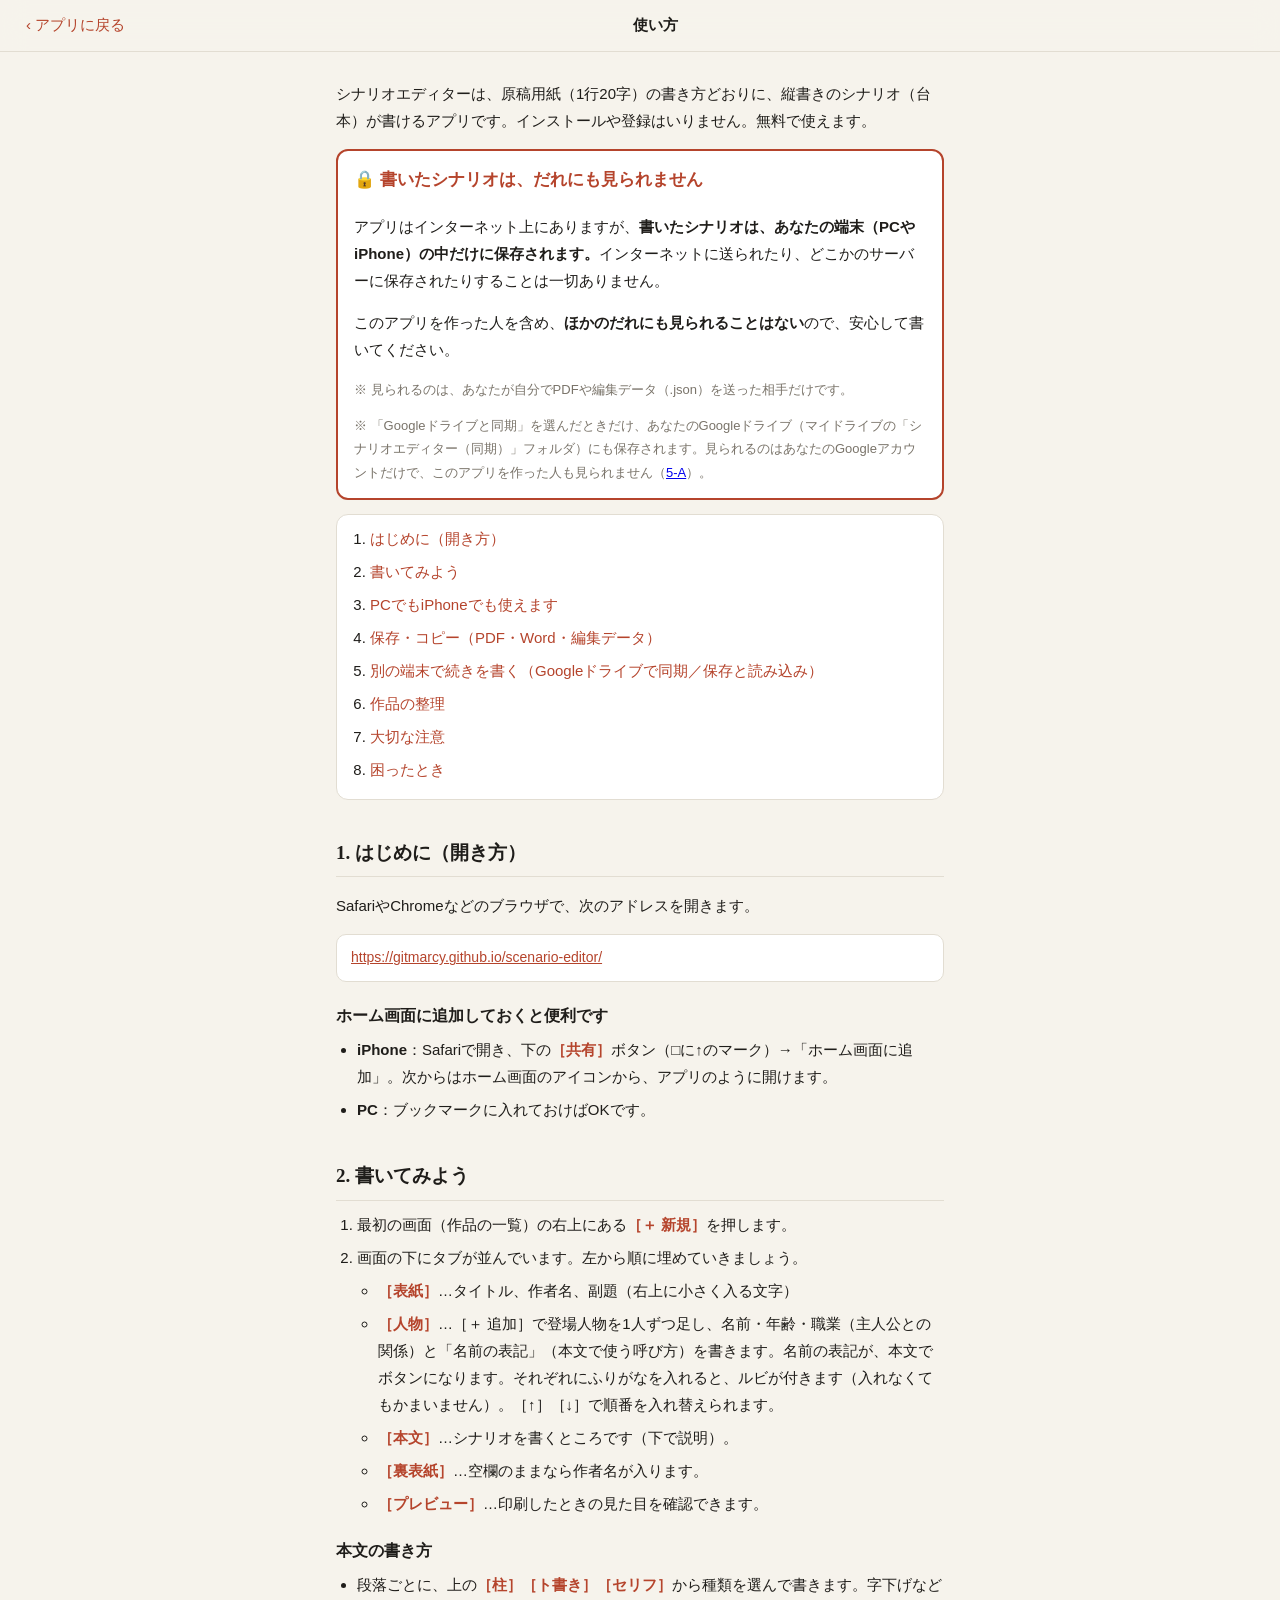
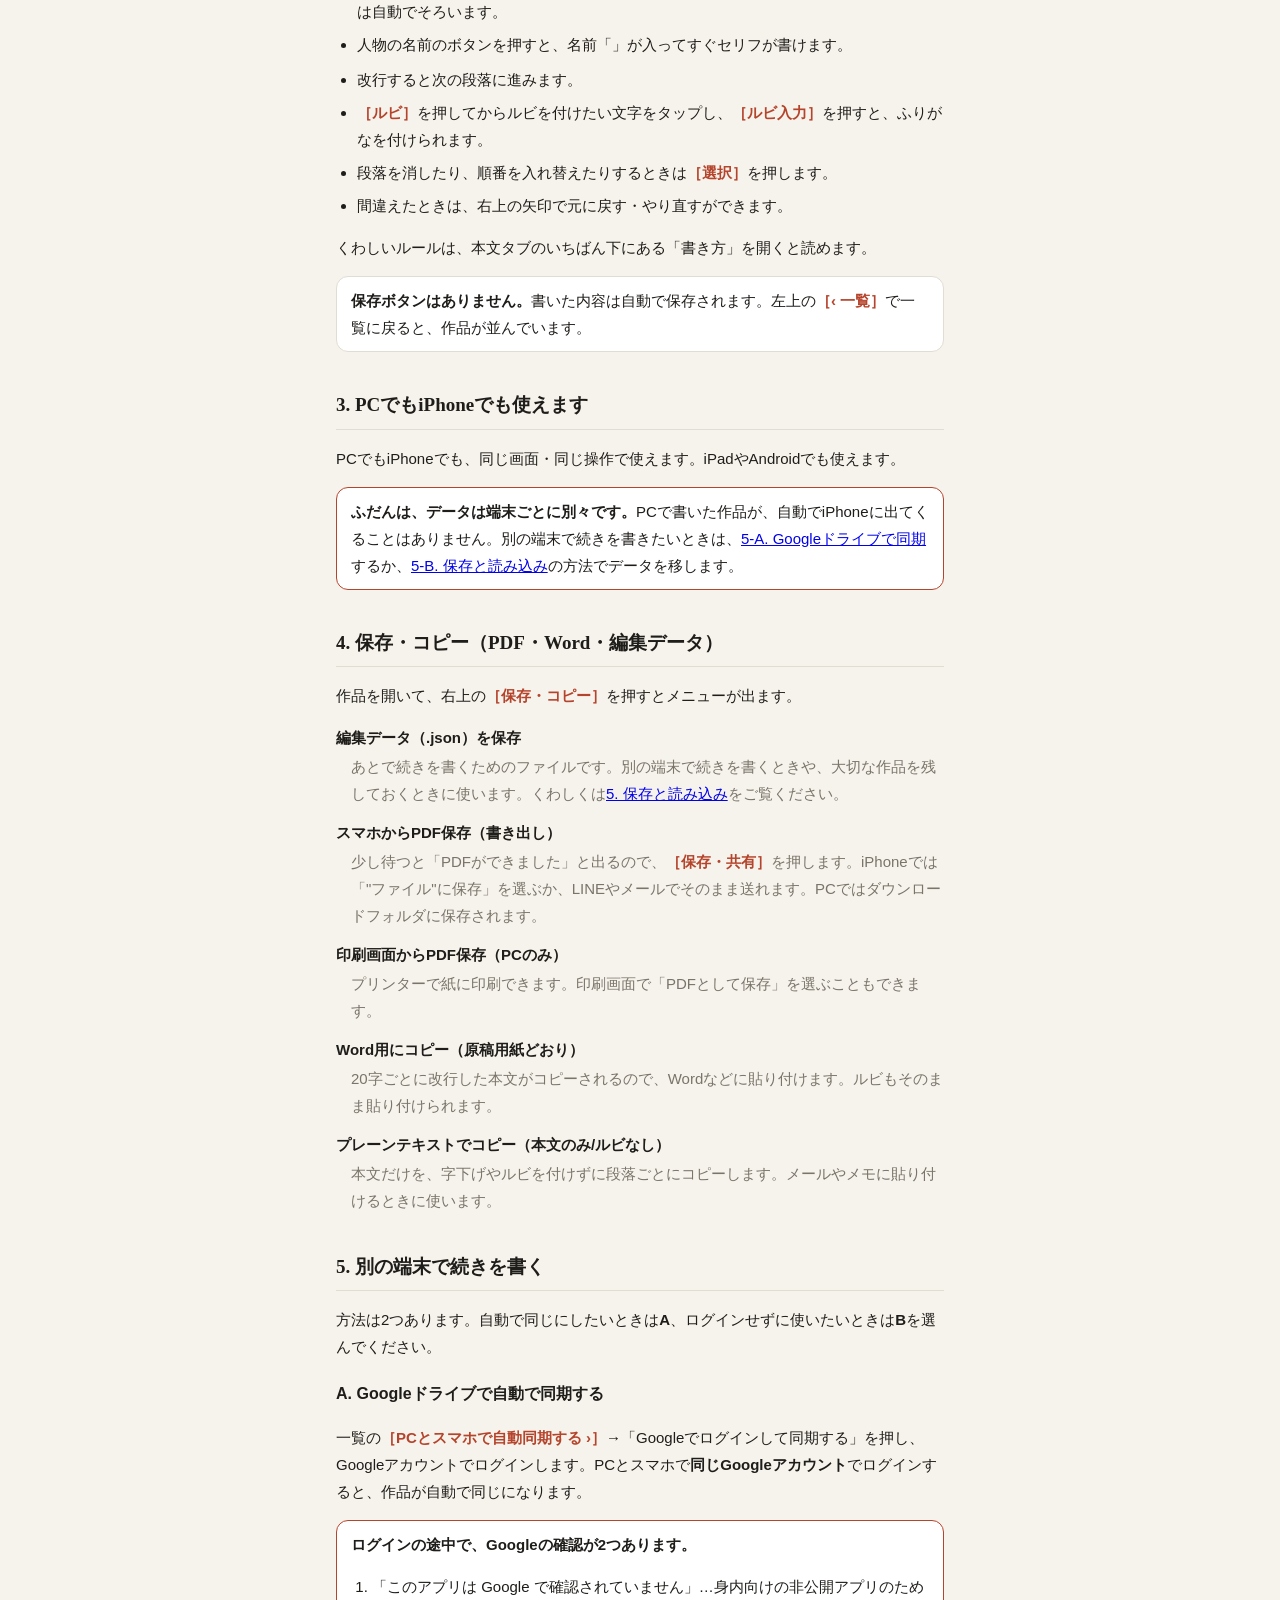
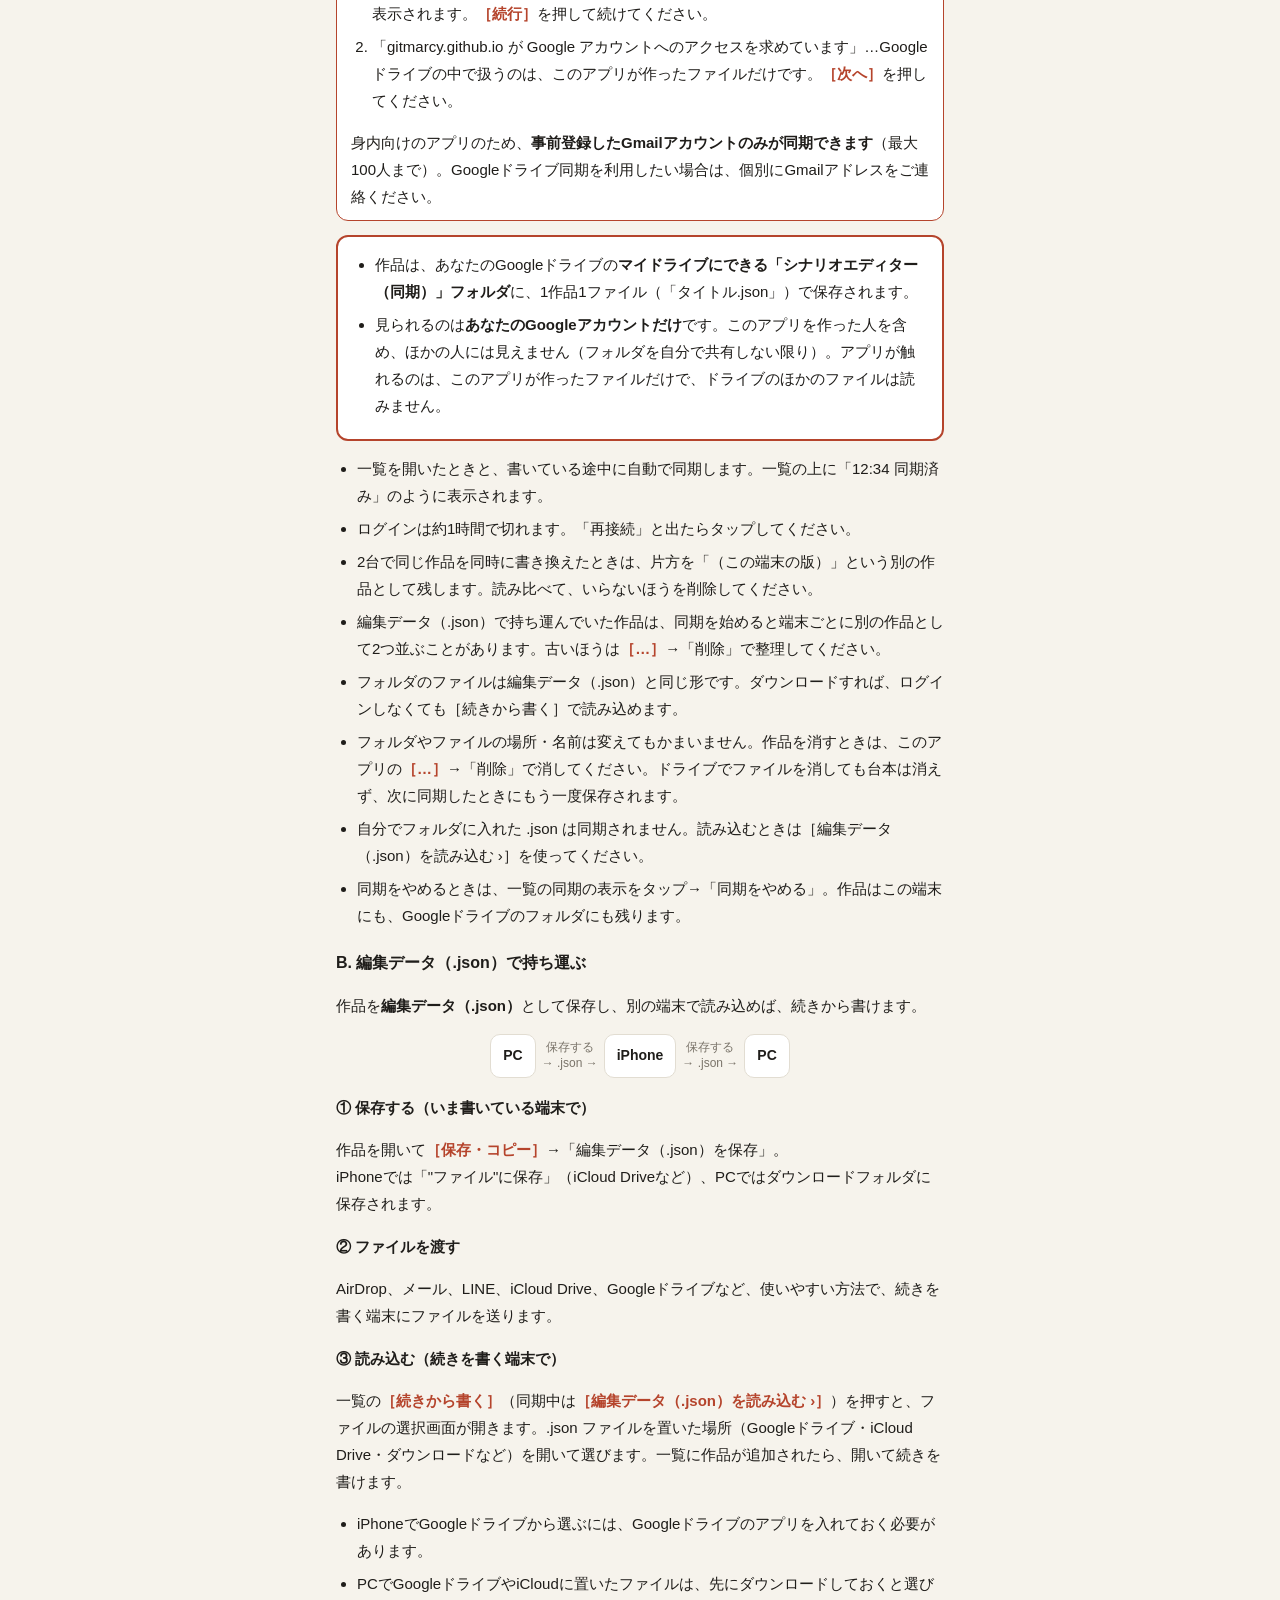
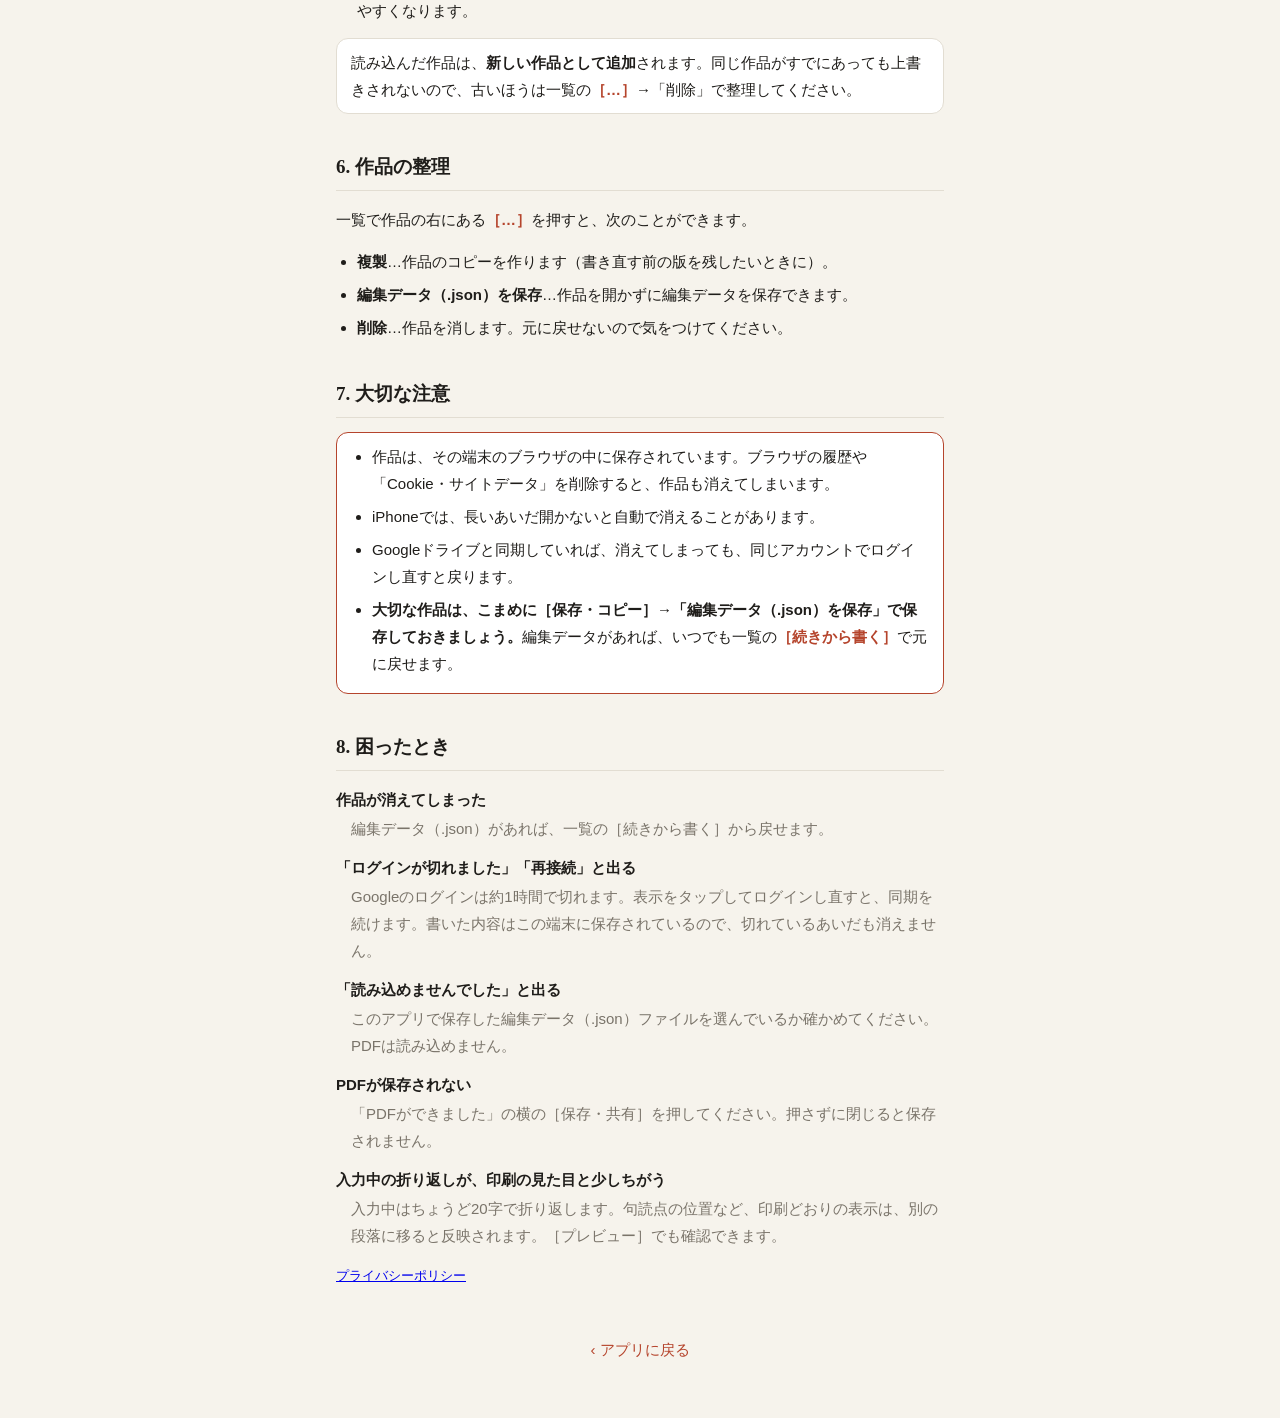
==== manual.html @ cb5559d3 "確認画面の見本の選択肢を両方ボタンにして、説明を短くする Co-Authored-By: Claude Opus 5.5 <noreply@anthropic.com>" ====
<!doctype html>
<html lang="ja">
<head>
<meta charset="utf-8">
<meta name="viewport" content="width=device-width, initial-scale=1, viewport-fit=cover">
<meta name="theme-color" content="#f6f3ec">
<title>シナリオエディターの使い方</title>
<link rel="icon" href="icons/icon-180.png">
<link rel="stylesheet" href="style.css">
<style>
  .manual { max-width: 640px; margin: 0 auto; padding: 8px 16px calc(48px + env(safe-area-inset-bottom)); line-height: 1.8; font-size: 15px; }
  .manual h2 { margin: 36px 0 10px; font-size: 19px; font-family: var(--paper-font); border-bottom: 1px solid var(--line); padding-bottom: 6px; }
  .manual h3 { margin: 20px 0 6px; font-size: 16px; }
  .manual h4 { margin: 16px 0 4px; font-size: 15px; }
  .manual p, .manual li { overflow-wrap: anywhere; }
  .manual ol, .manual ul { padding-left: 1.4em; margin: 6px 0; }
  .manual li { margin-bottom: 6px; }
  .manual b.k { color: var(--accent); font-weight: 600; white-space: nowrap; }
  .manual .lead { margin-top: 20px; }
  .manual .toc { background: var(--surface); border: 1px solid var(--line); border-radius: 12px; padding: 10px 14px 10px 2.2em; }
  .manual .toc a { color: var(--accent); text-decoration: none; }
  .manual .url { display: block; margin: 8px 0; padding: 10px 14px; background: var(--surface); border: 1px solid var(--line); border-radius: 10px; font-size: 14px; word-break: break-all; color: var(--accent); }
  .manual .box { margin: 14px 0; padding: 10px 14px; border-radius: 12px; background: var(--surface); border: 1px solid var(--line); }
  .manual .box.warn { border-color: var(--accent); }
  .manual .box.safe { border: 2px solid var(--accent); padding: 14px 16px; }
  .manual .safe-title { font-size: 17px; font-weight: 700; color: var(--accent); }
  .manual .note { font-size: 13px; color: var(--muted); }
  .manual .box > :first-child { margin-top: 0; }
  .manual .box > :last-child { margin-bottom: 0; }
  .manual .flow { display: flex; flex-wrap: wrap; align-items: center; justify-content: center; gap: 6px; margin: 14px 0; font-size: 14px; text-align: center; }
  .manual .flow .dev { padding: 8px 12px; border-radius: 10px; background: var(--surface); border: 1px solid var(--line); font-weight: 600; }
  .manual .flow .arrow { color: var(--muted); font-size: 12px; line-height: 1.3; }
  .manual dt { font-weight: 600; margin-top: 12px; }
  .manual dd { margin: 2px 0 0 1em; color: var(--muted); }
  .manual .back-top { display: block; text-align: center; margin-top: 40px; }
</style>
</head>
<body>

<header class="bar">
  <a class="btn ghost" href="index.html">‹ アプリに戻る</a>
  <div class="bar-title">使い方</div>
  <span style="width:96px"></span>
</header>

<main class="manual">

<p class="lead">シナリオエディターは、原稿用紙（1行20字）の書き方どおりに、縦書きのシナリオ（台本）が書けるアプリです。インストールや登録はいりません。無料で使えます。</p>

<div class="box safe">
  <p class="safe-title">🔒 書いたシナリオは、だれにも見られません</p>
  <p>アプリはインターネット上にありますが、<b>書いたシナリオは、あなたの端末（PCやiPhone）の中だけに保存されます。</b>インターネットに送られたり、どこかのサーバーに保存されたりすることは一切ありません。</p>
  <p>このアプリを作った人を含め、<b>ほかのだれにも見られることはない</b>ので、安心して書いてください。</p>
  <p class="note">※ 見られるのは、あなたが自分でPDFや編集データ（.json）を送った相手だけです。</p>
  <p class="note">※ 「Googleドライブと同期」を選んだときだけ、あなたのGoogleドライブ（マイドライブの「シナリオエディター（同期）」フォルダ）にも保存されます。見られるのはあなたのGoogleアカウントだけで、このアプリを作った人も見られません（<a href="#sync">5-A</a>）。</p>
</div>

<ol class="toc">
  <li><a href="#start">はじめに（開き方）</a></li>
  <li><a href="#write">書いてみよう</a></li>
  <li><a href="#device">PCでもiPhoneでも使えます</a></li>
  <li><a href="#export">保存・コピー（PDF・Word・編集データ）</a></li>
  <li><a href="#sync">別の端末で続きを書く（Googleドライブで同期／保存と読み込み）</a></li>
  <li><a href="#manage">作品の整理</a></li>
  <li><a href="#caution">大切な注意</a></li>
  <li><a href="#faq">困ったとき</a></li>
</ol>

<h2 id="start">1. はじめに（開き方）</h2>
<p>SafariやChromeなどのブラウザで、次のアドレスを開きます。</p>
<a class="url" href="https://gitmarcy.github.io/scenario-editor/">https://gitmarcy.github.io/scenario-editor/</a>

<h3>ホーム画面に追加しておくと便利です</h3>
<ul>
  <li><b>iPhone</b>：Safariで開き、下の<b class="k">［共有］</b>ボタン（□に↑のマーク）→「ホーム画面に追加」。次からはホーム画面のアイコンから、アプリのように開けます。</li>
  <li><b>PC</b>：ブックマークに入れておけばOKです。</li>
</ul>

<h2 id="write">2. 書いてみよう</h2>
<ol>
  <li>最初の画面（作品の一覧）の右上にある<b class="k">［＋ 新規］</b>を押します。</li>
  <li>画面の下にタブが並んでいます。左から順に埋めていきましょう。
    <ul>
      <li><b class="k">［表紙］</b>…タイトル、作者名、副題（右上に小さく入る文字）</li>
      <li><b class="k">［人物］</b>…［＋ 追加］で登場人物を1人ずつ足し、名前・年齢・職業（主人公との関係）と「名前の表記」（本文で使う呼び方）を書きます。名前の表記が、本文でボタンになります。それぞれにふりがなを入れると、ルビが付きます（入れなくてもかまいません）。［↑］［↓］で順番を入れ替えられます。</li>
      <li><b class="k">［本文］</b>…シナリオを書くところです（下で説明）。</li>
      <li><b class="k">［裏表紙］</b>…空欄のままなら作者名が入ります。</li>
      <li><b class="k">［プレビュー］</b>…印刷したときの見た目を確認できます。</li>
    </ul>
  </li>
</ol>

<h3>本文の書き方</h3>
<ul>
  <li>段落ごとに、上の<b class="k">［柱］</b><b class="k">［ト書き］</b><b class="k">［セリフ］</b>から種類を選んで書きます。字下げなどは自動でそろいます。</li>
  <li>人物の名前のボタンを押すと、<code>名前「」</code>が入ってすぐセリフが書けます。</li>
  <li>改行すると次の段落に進みます。</li>
  <li><b class="k">［ルビ］</b>を押してからルビを付けたい文字をタップし、<b class="k">［ルビ入力］</b>を押すと、ふりがなを付けられます。</li>
  <li>段落を消したり、順番を入れ替えたりするときは<b class="k">［選択］</b>を押します。</li>
  <li>間違えたときは、右上の矢印で元に戻す・やり直すができます。</li>
</ul>
<p>くわしいルールは、本文タブのいちばん下にある「書き方」を開くと読めます。</p>

<div class="box">
  <p><b>保存ボタンはありません。</b>書いた内容は自動で保存されます。左上の<b class="k">［‹ 一覧］</b>で一覧に戻ると、作品が並んでいます。</p>
</div>

<h2 id="device">3. PCでもiPhoneでも使えます</h2>
<p>PCでもiPhoneでも、同じ画面・同じ操作で使えます。iPadやAndroidでも使えます。</p>
<div class="box warn">
  <p><b>ふだんは、データは端末ごとに別々です。</b>PCで書いた作品が、自動でiPhoneに出てくることはありません。別の端末で続きを書きたいときは、<a href="#sync">5-A. Googleドライブで同期</a>するか、<a href="#json">5-B. 保存と読み込み</a>の方法でデータを移します。</p>
</div>

<h2 id="export">4. 保存・コピー（PDF・Word・編集データ）</h2>
<p>作品を開いて、右上の<b class="k">［保存・コピー］</b>を押すとメニューが出ます。</p>
<dl>
  <dt>編集データ（.json）を保存</dt>
  <dd>あとで続きを書くためのファイルです。別の端末で続きを書くときや、大切な作品を残しておくときに使います。くわしくは<a href="#json">5. 保存と読み込み</a>をご覧ください。</dd>
  <dt>スマホからPDF保存（書き出し）</dt>
  <dd>少し待つと「PDFができました」と出るので、<b class="k">［保存・共有］</b>を押します。iPhoneでは「"ファイル"に保存」を選ぶか、LINEやメールでそのまま送れます。PCではダウンロードフォルダに保存されます。</dd>
  <dt>印刷画面からPDF保存（PCのみ）</dt>
  <dd>プリンターで紙に印刷できます。印刷画面で「PDFとして保存」を選ぶこともできます。</dd>
  <dt>Word用にコピー（原稿用紙どおり）</dt>
  <dd>20字ごとに改行した本文がコピーされるので、Wordなどに貼り付けます。ルビもそのまま貼り付けられます。</dd>
  <dt>プレーンテキストでコピー（本文のみ/ルビなし）</dt>
  <dd>本文だけを、字下げやルビを付けずに段落ごとにコピーします。メールやメモに貼り付けるときに使います。</dd>
</dl>

<h2 id="sync">5. 別の端末で続きを書く</h2>
<p>方法は2つあります。自動で同じにしたいときは<b>A</b>、ログインせずに使いたいときは<b>B</b>を選んでください。</p>

<h3>A. Googleドライブで自動で同期する</h3>
<p>一覧の<b class="k">［PCとスマホで自動同期する ›］</b>→「Googleでログインして同期する」を押し、Googleアカウントでログインします。PCとスマホで<b>同じGoogleアカウント</b>でログインすると、作品が自動で同じになります。</p>
<div class="box warn">
  <p><b>ログインの途中で、Googleの確認が2つあります。</b></p>
  <ol>
    <li>「このアプリは Google で確認されていません」…身内向けの非公開アプリのため表示されます。<b class="k">［続行］</b>を押して続けてください。</li>
    <li>「gitmarcy.github.io が Google アカウントへのアクセスを求めています」…Googleドライブの中で扱うのは、このアプリが作ったファイルだけです。<b class="k">［次へ］</b>を押してください。</li>
  </ol>
  <p>身内向けのアプリのため、<b>事前登録したGmailアカウントのみが同期できます</b>（最大100人まで）。Googleドライブ同期を利用したい場合は、個別にGmailアドレスをご連絡ください。</p>
</div>
<div class="box safe">
  <ul>
    <li>作品は、あなたのGoogleドライブの<b>マイドライブにできる「シナリオエディター（同期）」フォルダ</b>に、1作品1ファイル（「タイトル.json」）で保存されます。</li>
    <li>見られるのは<b>あなたのGoogleアカウントだけ</b>です。このアプリを作った人を含め、ほかの人には見えません（フォルダを自分で共有しない限り）。アプリが触れるのは、このアプリが作ったファイルだけで、ドライブのほかのファイルは読みません。</li>
  </ul>
</div>
<ul>
  <li>一覧を開いたときと、書いている途中に自動で同期します。一覧の上に「12:34 同期済み」のように表示されます。</li>
  <li>ログインは約1時間で切れます。「再接続」と出たらタップしてください。</li>
  <li>2台で同じ作品を同時に書き換えたときは、片方を「（この端末の版）」という別の作品として残します。読み比べて、いらないほうを削除してください。</li>
  <li>編集データ（.json）で持ち運んでいた作品は、同期を始めると端末ごとに別の作品として2つ並ぶことがあります。古いほうは<b class="k">［…］</b>→「削除」で整理してください。</li>
  <li>フォルダのファイルは編集データ（.json）と同じ形です。ダウンロードすれば、ログインしなくても［続きから書く］で読み込めます。</li>
  <li>フォルダやファイルの場所・名前は変えてもかまいません。作品を消すときは、このアプリの<b class="k">［…］</b>→「削除」で消してください。ドライブでファイルを消しても台本は消えず、次に同期したときにもう一度保存されます。</li>
  <li>自分でフォルダに入れた .json は同期されません。読み込むときは［編集データ（.json）を読み込む ›］を使ってください。</li>
  <li>同期をやめるときは、一覧の同期の表示をタップ→「同期をやめる」。作品はこの端末にも、Googleドライブのフォルダにも残ります。</li>
</ul>

<h3 id="json">B. 編集データ（.json）で持ち運ぶ</h3>
<p>作品を<b>編集データ（.json）</b>として保存し、別の端末で読み込めば、続きから書けます。</p>

<div class="flow" aria-hidden="true">
  <span class="dev">PC</span>
  <span class="arrow">保存する<br>→ .json →</span>
  <span class="dev">iPhone</span>
  <span class="arrow">保存する<br>→ .json →</span>
  <span class="dev">PC</span>
</div>

<h4>① 保存する（いま書いている端末で）</h4>
<p>作品を開いて<b class="k">［保存・コピー］</b>→「編集データ（.json）を保存」。<br>
iPhoneでは「"ファイル"に保存」（iCloud Driveなど）、PCではダウンロードフォルダに保存されます。</p>

<h4>② ファイルを渡す</h4>
<p>AirDrop、メール、LINE、iCloud Drive、Googleドライブなど、使いやすい方法で、続きを書く端末にファイルを送ります。</p>

<h4>③ 読み込む（続きを書く端末で）</h4>
<p>一覧の<b class="k">［続きから書く］</b>（同期中は<b class="k">［編集データ（.json）を読み込む ›］</b>）を押すと、ファイルの選択画面が開きます。.json ファイルを置いた場所（Googleドライブ・iCloud Drive・ダウンロードなど）を開いて選びます。一覧に作品が追加されたら、開いて続きを書けます。</p>
<ul>
  <li>iPhoneでGoogleドライブから選ぶには、Googleドライブのアプリを入れておく必要があります。</li>
  <li>PCでGoogleドライブやiCloudに置いたファイルは、先にダウンロードしておくと選びやすくなります。</li>
</ul>

<div class="box">
  <p>読み込んだ作品は、<b>新しい作品として追加</b>されます。同じ作品がすでにあっても上書きされないので、古いほうは一覧の<b class="k">［…］</b>→「削除」で整理してください。</p>
</div>

<h2 id="manage">6. 作品の整理</h2>
<p>一覧で作品の右にある<b class="k">［…］</b>を押すと、次のことができます。</p>
<ul>
  <li><b>複製</b>…作品のコピーを作ります（書き直す前の版を残したいときに）。</li>
  <li><b>編集データ（.json）を保存</b>…作品を開かずに編集データを保存できます。</li>
  <li><b>削除</b>…作品を消します。元に戻せないので気をつけてください。</li>
</ul>

<h2 id="caution">7. 大切な注意</h2>
<div class="box warn">
  <ul>
    <li>作品は、その端末のブラウザの中に保存されています。ブラウザの履歴や「Cookie・サイトデータ」を削除すると、作品も消えてしまいます。</li>
    <li>iPhoneでは、長いあいだ開かないと自動で消えることがあります。</li>
    <li>Googleドライブと同期していれば、消えてしまっても、同じアカウントでログインし直すと戻ります。</li>
    <li><b>大切な作品は、こまめに［保存・コピー］→「編集データ（.json）を保存」で保存しておきましょう。</b>編集データがあれば、いつでも一覧の<b class="k">［続きから書く］</b>で元に戻せます。</li>
  </ul>
</div>

<h2 id="faq">8. 困ったとき</h2>
<dl>
  <dt>作品が消えてしまった</dt>
  <dd>編集データ（.json）があれば、一覧の［続きから書く］から戻せます。</dd>
  <dt>「ログインが切れました」「再接続」と出る</dt>
  <dd>Googleのログインは約1時間で切れます。表示をタップしてログインし直すと、同期を続けます。書いた内容はこの端末に保存されているので、切れているあいだも消えません。</dd>
  <dt>「読み込めませんでした」と出る</dt>
  <dd>このアプリで保存した編集データ（.json）ファイルを選んでいるか確かめてください。PDFは読み込めません。</dd>
  <dt>PDFが保存されない</dt>
  <dd>「PDFができました」の横の［保存・共有］を押してください。押さずに閉じると保存されません。</dd>
  <dt>入力中の折り返しが、印刷の見た目と少しちがう</dt>
  <dd>入力中はちょうど20字で折り返します。句読点の位置など、印刷どおりの表示は、別の段落に移ると反映されます。［プレビュー］でも確認できます。</dd>
</dl>

<p class="note"><a href="privacy.html">プライバシーポリシー</a></p>

<a class="btn ghost back-top" href="index.html">‹ アプリに戻る</a>

</main>
</body>
</html>
---- style.css ----
:root {
  --bg: #f6f3ec;
  --surface: #ffffff;
  --text: #1f1d1a;
  --muted: #7a746a;
  --line: #e2ddd2;
  --accent: #b5442c;
  --accent-text: #ffffff;
  --hashira: #e4eefb;
  --serifu: #fbf0dc;
  --togaki: transparent;
  --badge-hashira: #3d6fb6;
  --badge-serifu: #b07a1c;
  --badge-togaki: #9a948a;
  --bar-h: 52px;
  --tab-h: 56px;
  --ui-font: -apple-system, BlinkMacSystemFont, "Hiragino Sans", "Hiragino Kaku Gothic ProN", sans-serif;
  --paper-font: "Hiragino Mincho ProN", "Hiragino Mincho Pro", "Yu Mincho", "YuMincho", serif;
  --grid-line: #e9b8a8;
  color-scheme: light;
}
@media (prefers-color-scheme: dark) {
  :root:not([data-theme="light"]) {
    --bg: #1b1a18;
    --surface: #262421;
    --text: #ece8e1;
    --muted: #9c968c;
    --line: #3a3732;
    --accent: #e0694f;
    --hashira: #1f2d42;
    --serifu: #3a2f1c;
    color-scheme: dark;
  }
}
:root[data-theme="dark"] {
  --bg: #1b1a18;
  --surface: #262421;
  --text: #ece8e1;
  --muted: #9c968c;
  --line: #3a3732;
  --accent: #e0694f;
  --hashira: #1f2d42;
  --serifu: #3a2f1c;
  color-scheme: dark;
}

* { box-sizing: border-box; }
html { -webkit-text-size-adjust: 100%; }
body {
  margin: 0;
  background: var(--bg);
  color: var(--text);
  font-family: var(--ui-font);
  -webkit-tap-highlight-color: transparent;
}
[hidden] { display: none !important; }

button { font: inherit; color: inherit; }
.btn {
  border: 0; border-radius: 10px; padding: 8px 14px;
  background: transparent; font-size: 15px; cursor: pointer;
}
.btn.primary { background: var(--accent); color: var(--accent-text); font-weight: 600; }
.btn.ghost { color: var(--accent); }
a.btn { display: inline-block; text-decoration: none; }
.notice a { color: var(--accent); }

/* ---------- ヘッダー ---------- */
.bar {
  position: sticky; top: 0; z-index: 20;
  display: flex; align-items: center; justify-content: space-between; gap: 8px;
  height: calc(var(--bar-h) + env(safe-area-inset-top));
  padding: env(safe-area-inset-top) 12px 0;
  background: color-mix(in srgb, var(--bg) 92%, transparent);
  backdrop-filter: blur(12px); -webkit-backdrop-filter: blur(12px);
  border-bottom: 1px solid var(--line);
}
.bar h1 { margin: 0 0 0 4px; font-size: 20px; font-family: var(--paper-font); }
.bar-actions { display: flex; gap: 6px; }
.history { display: flex; }
.icon-btn {
  width: 38px; height: 38px; border: 0; border-radius: 10px; padding: 0;
  display: flex; align-items: center; justify-content: center;
  background: none; color: var(--accent); cursor: pointer;
}
.icon-btn svg { width: 24px; height: 24px; fill: currentColor; }
.icon-btn:disabled { color: var(--muted); opacity: .35; cursor: default; }
.bar-title {
  flex: 1; text-align: center; font-weight: 600; font-size: 15px;
  overflow: hidden; text-overflow: ellipsis; white-space: nowrap;
}

/* ---------- 作品一覧 ---------- */
.script-list { list-style: none; margin: 12px; padding: 0; }
.script-list li {
  display: flex; align-items: stretch;
  background: var(--surface); border-radius: 12px; margin-bottom: 10px;
  border: 1px solid var(--line);
}
.script-list .open {
  flex: 1; text-align: left; border: 0; background: none; padding: 14px 16px; cursor: pointer;
  display: flex; flex-direction: column; gap: 4px; min-width: 0;
}
.script-list .t { font-family: var(--paper-font); font-size: 18px; overflow: hidden; text-overflow: ellipsis; white-space: nowrap; }
.script-list .d { font-size: 12px; color: var(--muted); }
.script-list .more { border: 0; background: none; padding: 0 16px; font-size: 20px; color: var(--muted); cursor: pointer; }
.empty { text-align: center; color: var(--muted); margin-top: 80px; line-height: 1.8; }
.notice {
  margin: 12px 12px 0; padding: 10px 14px; border-radius: 12px;
  background: var(--surface); border: 1px solid var(--line);
  font-size: 13px; color: var(--muted); line-height: 1.7;
}
.notice summary { cursor: pointer; list-style: none; }
.notice summary::-webkit-details-marker { display: none; }
.notice .more-link { margin-left: .5em; color: var(--accent); white-space: nowrap; }
.notice .more-link::after { content: " ›"; }
.notice[open] .more-link { display: none; }
.notice ul { margin: 8px 0 2px; padding-left: 1.2em; }
.continue {
  display: block; width: calc(100% - 24px); margin: 12px 12px 0; padding: 12px 14px; border-radius: 12px;
  background: var(--surface); border: 1px solid var(--accent); color: var(--accent);
  font-size: 16px; font-weight: 600; cursor: pointer;
}
.continue small { display: block; margin-top: 2px; font-size: 12px; font-weight: normal; }
.text-link {
  display: block; margin: 8px 16px 0; padding: 4px 0; border: 0; background: none;
  font-size: 13px; color: var(--accent); cursor: pointer;
}
.list-label { margin: 20px 16px 0; font-size: 12px; color: var(--muted); }
.list-label + .script-list { margin-top: 6px; }

/* ---------- 編集パネル ---------- */
/* 編集画面は見えている範囲（キーボードの上）にぴったり固定し、中身だけをスクロールする。
   iPhoneでキーボードが出てもヘッダーとツールバーが上に隠れないように */
#view-edit {
  position: fixed; left: 0; right: 0;
  top: var(--vv-top, 0px); height: var(--vv-h, 100dvh);
  display: flex; flex-direction: column;
}
#view-edit .bar { position: relative; flex: none; }
.panels {
  flex: 1; min-height: 0; overflow-y: auto; overscroll-behavior: contain;
  scroll-padding-top: 100px; /* 段落を動かしたとき、ツールバーの下に隠れないように */
  padding: 16px 16px 24px;
}
.kb .tabs { display: none; } /* キーボードが出ているあいだはタブをしまう */
.kb .panels { padding-bottom: 50vh; } /* 最後の段落でも、キーボードの上まで送れるように */
.field { display: block; margin-bottom: 18px; }
.field span { display: block; font-size: 13px; color: var(--muted); margin-bottom: 6px; }
.field input, .field textarea {
  width: 100%; font-size: 17px; font-family: var(--paper-font);
  padding: 10px 12px; border-radius: 10px;
  border: 1px solid var(--line); background: var(--surface); color: var(--text);
}
.field textarea { line-height: 1.7; resize: vertical; }
.hint { font-size: 13px; color: var(--muted); line-height: 1.6; }

/* 人物 */
.char {
  padding: 12px; margin-bottom: 12px; border-radius: 12px;
  border: 1px solid var(--line); background: var(--surface);
}
.char-row { display: grid; grid-template-columns: 1fr 1fr; gap: 8px; }
.char-row.age-job { grid-template-columns: 3.6em 1fr; }
.char .field { margin-bottom: 10px; min-width: 0; }
.char .field span { font-size: 12px; margin-bottom: 4px; }
.char .field input { font-size: 16px; padding: 8px 10px; }
.char-actions { display: flex; align-items: center; gap: 4px; }
.char-actions .num { margin-right: auto; font-size: 13px; color: var(--muted); }
.char-actions button {
  border: 1px solid var(--line); border-radius: 8px; background: none;
  padding: 4px 12px; font-size: 14px; cursor: pointer;
}
.char-actions button:disabled { opacity: .35; cursor: default; }
.char-actions .del { color: var(--accent); }
.add-char { display: block; margin: 0 auto 16px; }

/* ツールバー */
.toolbar {
  position: sticky; top: -16px; z-index: 10; /* スクロール部分の上の余白（16px）の分だけ上に付ける */
  margin: -16px -16px 0; padding: 8px 16px 6px;
  background: var(--bg); border-bottom: 1px solid var(--line);
}
.toolbar-row { display: flex; align-items: center; gap: 6px; }
.toolbar-row.inserts {
  margin-top: 6px; overflow-x: auto; white-space: nowrap; scrollbar-width: none;
}
.toolbar-row.inserts::-webkit-scrollbar { display: none; }
.toolbar button {
  flex: none; border: 1px solid var(--line); background: var(--surface);
  border-radius: 8px; padding: 6px 11px; font-size: 15px; font-family: var(--paper-font); cursor: pointer;
}
.toolbar .chips { display: contents; }
.toolbar .chips button { border-color: var(--badge-serifu); color: var(--badge-serifu); }
.toolbar .chips button.has-ruby { padding-top: 0; padding-bottom: 2px; }
.toolbar .chips rt { font-size: 9px; line-height: 1; }

/* 種類の選択 */
/* 角の丸めは overflow: hidden で切り抜かず、両端のボタンに付ける。
   切り抜きの中で色が変わると、iPhoneではボタンに横線の描き残しが出るため */
.types { display: inline-flex; border: 1px solid var(--line); border-radius: 9px; }
.toolbar .types button {
  border: 0; border-radius: 0; padding: 7px 13px; font-family: var(--ui-font); font-weight: 600;
  line-height: 20px; /* 端数のない高さにして、iPhoneの塗り残しを防ぐ */
}
.toolbar .types button:first-child { border-radius: 8px 0 0 8px; }
.toolbar .types button:last-child { border-radius: 0 8px 8px 0; }
.toolbar .types button + button { border-left: 1px solid var(--line); }
.toolbar .types button[data-type="hashira"].on { background: var(--badge-hashira); color: #fff; }
.toolbar .types button[data-type="togaki"].on { background: var(--badge-togaki); color: #fff; }
.toolbar .types button[data-type="serifu"].on { background: var(--badge-serifu); color: #fff; }
.types.need { border-color: var(--accent); box-shadow: 0 0 0 2px color-mix(in srgb, var(--accent) 35%, transparent); }
.caret-pos {
  margin-left: auto; min-width: 0; overflow: hidden; text-overflow: ellipsis;
  font-size: 12px; color: var(--muted); font-variant-numeric: tabular-nums; white-space: nowrap;
}
.toolbar .select-btn { padding: 6px 9px; font-family: var(--ui-font); font-size: 14px; color: var(--accent); }

/* まとめて削除 */
.toolbar .select-bar, .toolbar .ruby-bar { display: none; }
.toolbar.selecting .toolbar-row, .toolbar.ruby-mode .toolbar-row { display: none; }
.toolbar.selecting .select-bar, .toolbar.ruby-mode .ruby-bar { display: flex; }
/* 狭い画面で収まらない説明や位置の表示は隠す */
.toolbar .clip { visibility: hidden; }
.select-count { flex: 1; min-width: 0; font-size: 13px; color: var(--muted); overflow: hidden; text-overflow: ellipsis; white-space: nowrap; }
.toolbar .select-bar button:disabled, .toolbar .ruby-bar button:disabled { opacity: .4; }
.toolbar .select-bar button, .toolbar .ruby-bar button { font-family: var(--ui-font); font-size: 14px; padding: 6px 9px; }
.toolbar .ruby-bar .primary { background: var(--accent); border-color: var(--accent); color: var(--accent-text); font-weight: 600; }
.toolbar .select-bar .danger { background: #d23b2a; border-color: #d23b2a; color: #fff; font-weight: 600; }
.toolbar .select-bar .danger:disabled { opacity: .4; }
.blocks.selecting {
  cursor: pointer; touch-action: none; /* なぞって選ぶため、指で触れてもスクロールしない */
  user-select: none; -webkit-user-select: none; -webkit-touch-callout: none;
}
.blocks.selecting textarea { pointer-events: none; }
/* ルビ入力：マス目の文字をタップして選ぶ */
.blocks.ruby-mode { user-select: none; -webkit-user-select: none; -webkit-touch-callout: none; }
.blocks.ruby-mode textarea { pointer-events: none; }
.blocks.ruby-mode .ch { cursor: pointer; }
.ch.rsel { background: color-mix(in srgb, var(--accent) 30%, transparent); }
.blk.sel .cells, .blk.sel .badge { background-color: color-mix(in srgb, #d23b2a 18%, transparent); }
.blk.sel .badge span { outline: 2px solid #d23b2a; outline-offset: 1px; }

/* 本文エディタ：1段落＝1ブロック。マス目は原稿用紙の1行20字に合わせる */
.blocks {
  container-type: inline-size;
  margin: 12px -8px 0; padding: 4px 0 48px;
  background: var(--surface); border: 1px solid var(--line); border-radius: 12px;
  cursor: text;
}
.blk {
  --lh: 1.8em;
  --cell-line: color-mix(in srgb, var(--line) 55%, transparent);
  position: relative;
  display: grid; grid-template-columns: 28px 20em 1.6em; align-items: start;
  font-family: var(--paper-font); line-height: var(--lh);
  font-size: min(20px, calc((100cqi - 30px) / 21.6));
}
.badge {
  height: var(--lh); border: 0; padding: 0; background: none; cursor: pointer;
  display: flex; align-items: center; justify-content: center;
}
.badge span {
  width: 20px; height: 18px; border-radius: 4px;
  font: 600 11px/18px var(--ui-font); text-align: center; color: #fff;
  background: var(--accent);
}
.t-hashira .badge span { background: var(--badge-hashira); }
.t-serifu .badge span { background: var(--badge-serifu); }
.t-togaki .badge span { background: var(--badge-togaki); }
.cells {
  position: relative; min-height: var(--lh);
  background-image:
    linear-gradient(to bottom, transparent calc(var(--lh) - 1px), var(--line) 0),
    linear-gradient(to right, transparent calc(1em - 1px), var(--cell-line) 0);
  background-size: 100% var(--lh), 1em 100%;
}
.t-hashira .cells { background-color: var(--hashira); }
.t-serifu .cells { background-color: var(--serifu); }
.render > div { white-space: pre; height: var(--lh); }
/* ルビは親文字の上の、行の空きに小さく出す。位置と幅はJSで決め、その中に1字ずつ均等に並べる */
.render .rb { position: relative; }
.render .rt {
  position: absolute; bottom: 96%; height: .42em;
  display: flex; justify-content: space-around; align-items: flex-end;
}
.render .rt > span { font-size: .42em; line-height: 1; } /* RUBY_SIZE（app.js）と合わせる */
.cells textarea {
  position: absolute; left: 0; top: 0; z-index: 1;
  width: 20.5em; height: 100%; margin: 0; padding: 0; border: 0; border-radius: 0;
  font: inherit; line-height: inherit; letter-spacing: 0;
  font-variant-east-asian: full-width;
  white-space: pre-wrap; line-break: anywhere; word-break: break-all;
  resize: none; overflow: hidden; outline: none; background: transparent;
  color: transparent; caret-color: var(--text); -webkit-appearance: none; appearance: none;
}
.t-togaki textarea { padding-left: 3em; }
.t-hashira textarea, .t-serifu textarea { padding-left: 1em; text-indent: -1em; }
/* 柱の前の空き行（組版で入る1行）の分だけ下げる */
.blk.gap .badge { margin-top: var(--lh); }
.blk.gap textarea { top: var(--lh); height: calc(100% - var(--lh)); }
.blk.gap .render > div:first-child { background: var(--surface); }
.cells textarea::placeholder { color: var(--muted); font-family: var(--ui-font); font-size: 13px; }
/* 入力中の段落はtextareaの文字を出し、それ以外は組版どおりの表示を出す */
.blk:focus-within textarea { color: var(--text); }
.blk:focus-within .render { visibility: hidden; }
.blk.t-none:focus-within .cells { box-shadow: inset 0 0 0 2px color-mix(in srgb, var(--accent) 40%, transparent); }

/* 半ページ（10行）ごとの区切り。実線はA4の紙の変わり目 */
.marks { position: absolute; inset: 0; pointer-events: none; }
.pmark { position: absolute; left: 0; right: 0; border-top: 1.5px dashed var(--accent); }
.pmark.sheet { border-top-style: solid; }
.pmark span {
  position: absolute; right: 0; top: 1px;
  font: 600 10px/1.2 var(--ui-font); color: var(--accent);
}

.help { margin-top: 14px; font-size: 14px; color: var(--muted); line-height: 1.7; }
.help summary { cursor: pointer; color: var(--accent); }
.help ul { padding-left: 1.2em; }
.help code { font-family: var(--paper-font); }
.stats { font-size: 13px; color: var(--muted); }

/* ---------- タブ ---------- */
.tabs {
  flex: none; z-index: 20;
  display: flex; height: calc(var(--tab-h) + env(safe-area-inset-bottom));
  padding-bottom: env(safe-area-inset-bottom);
  background: color-mix(in srgb, var(--bg) 92%, transparent);
  backdrop-filter: blur(12px); -webkit-backdrop-filter: blur(12px);
  border-top: 1px solid var(--line);
}
.tabs button {
  flex: 1; border: 0; background: none; font-size: 13px; color: var(--muted); cursor: pointer;
  white-space: nowrap; padding: 0 2px;
}
.tabs button.on { color: var(--accent); font-weight: 700; }

/* ---------- プレビュー ---------- */
.panel-preview {
  position: fixed; left: 0; right: 0;
  top: calc(var(--bar-h) + env(safe-area-inset-top));
  bottom: calc(var(--tab-h) + env(safe-area-inset-bottom));
  display: flex; flex-direction: column;
}
.preview-controls {
  display: flex; align-items: center; gap: 12px; padding: 8px 16px; font-size: 14px;
}
.seg { display: inline-flex; border: 1px solid var(--line); border-radius: 8px; overflow: hidden; }
.seg button { border: 0; background: var(--surface); padding: 5px 12px; font-size: 13px; cursor: pointer; }
.seg button.on { background: var(--accent); color: var(--accent-text); }
.check { display: inline-flex; align-items: center; gap: 4px; }
.page-indicator { margin-left: auto; color: var(--muted); font-variant-numeric: tabular-nums; }
.preview-scroller {
  flex: 1; min-height: 0;
  display: flex; overflow-x: auto; overflow-y: hidden;
  scroll-snap-type: x mandatory; direction: rtl; /* 縦書きなので右から左へめくる */
  overscroll-behavior-x: contain;
}
.page {
  flex: 0 0 100%; scroll-snap-align: center; direction: ltr;
  display: flex; align-items: center; justify-content: center;
}
.page-inner { position: relative; }
.paper {
  position: absolute; left: 0; top: 0; transform-origin: 0 0;
  background: #fff; box-shadow: 0 2px 10px rgba(0, 0, 0, .18);
}

/* ---------- 原稿用紙（mm単位。画面・印刷共通） ---------- */
.sheet, .half { position: relative; background: #fff; color: #111; font-family: var(--paper-font); }
.cell {
  position: absolute; width: 11.4mm; height: 7.1mm;
  writing-mode: vertical-rl; text-orientation: mixed;
  line-height: 11.4mm; font-size: 4.6mm; text-align: center;
}
.ruby {
  position: absolute; width: 2.3mm; height: 2.3mm;
  writing-mode: vertical-rl; text-orientation: mixed;
  line-height: 2.3mm; font-size: 2.3mm; white-space: nowrap;
}
.nombre {
  position: absolute; left: 0; width: 100%;
  font-size: 3.6mm; line-height: 3.6mm; text-align: center;
}
.grid {
  position: absolute; left: 0;
  border: 0.25mm solid var(--grid-line);
  background-image:
    linear-gradient(to right, var(--grid-line) 0.2mm, transparent 0.2mm),
    linear-gradient(to bottom, var(--grid-line) 0.2mm, transparent 0.2mm);
  background-position: -0.25mm -0.25mm;
}

/* ---------- ダイアログ・通知 ---------- */
.sheet-dialog {
  border: 0; border-radius: 16px; padding: 12px; width: min(420px, calc(100% - 24px));
  background: var(--surface); color: var(--text);
  margin: auto auto calc(env(safe-area-inset-bottom) + 12px);
}
.sheet-dialog::backdrop { background: rgba(0, 0, 0, .35); }
.sheet-dialog h2 { font-size: 14px; color: var(--muted); text-align: center; margin: 4px 0 10px; font-weight: 600; }
.sheet-dialog button {
  display: block; width: 100%; border: 0; border-top: 1px solid var(--line);
  background: none; padding: 14px; font-size: 16px; color: var(--accent); cursor: pointer;
}
.sheet-dialog .danger { color: #d23b2a; }
.sheet-dialog .cancel { font-weight: 600; color: var(--text); }
.sheet-dialog form .field { margin: 0 4px 12px; }
.sheet-note { margin: 0 8px 12px; font-size: 13px; line-height: 1.7; color: var(--muted); }
.sheet-note p { margin: 0 0 6px; }
.sheet-note b { color: var(--text); }
ul.sheet-note { padding-left: 1.3em; }
ul.sheet-note li { margin-bottom: 4px; }

/* 同期を始める前の案内。説明が長いので、スマホでは中をスクロールする */
#sync-dialog { max-height: calc(100dvh - 24px); overflow-y: auto; }
.sync-flow { display: flex; align-items: center; justify-content: center; gap: 4px; margin: 4px 8px 14px; font-size: 13px; text-align: center; }
.sync-flow .dev { padding: 8px 10px; border-radius: 10px; border: 1px solid var(--line); background: var(--bg); font-weight: 600; white-space: nowrap; }
.sync-flow .arrow { color: var(--accent); font-size: 18px; font-weight: 700; }
.sync-flow .folder { padding: 8px 10px; border-radius: 10px; border: 2px solid var(--accent); line-height: 1.4; }
.sync-flow .folder b { display: block; font-size: 12px; word-break: keep-all; }
.sync-flow .folder small { display: block; white-space: nowrap; margin-top: 2px; color: var(--muted); font-size: 11px; }
.sync-flow .folder .drive { margin: 0 0 2px; font-weight: 600; }
ul.sheet-note li.important { list-style: none; margin: 8px 0 8px -1.3em; padding: 8px 10px; border-radius: 10px; border: 2px solid var(--accent); color: var(--text); font-weight: 600; }
.sync-mocks { margin: 0 8px; padding: 0; list-style: none; counter-reset: mock; }
.sync-mocks > li { counter-increment: mock; position: relative; padding-left: 28px; }
.sync-mocks > li::before {
  content: counter(mock); position: absolute; left: 0; top: 2px;
  width: 20px; height: 20px; border-radius: 50%; background: var(--accent); color: var(--accent-text);
  font-size: 12px; font-weight: 700; line-height: 20px; text-align: center;
}
.sync-mocks .sheet-note { margin: 6px 0 14px; }
/* Googleの画面の見本。ダークモードでも本物に近い白地のまま */
.google-mock {
  padding: 10px 12px 12px; border-radius: 8px; border: 1px solid #dadce0;
  background: #fff; color: #202124; font-size: 12px; line-height: 1.5; text-align: left;
}
.google-mock .g { font-size: 11px; color: #5f6368; }
.google-mock .t { margin: 2px 0 4px; font-size: 14px; font-weight: 600; }
.google-mock .s { margin: 0 0 8px; color: #5f6368; }
.google-mock .btns { display: flex; justify-content: space-between; align-items: center; gap: 8px; margin: 4px 0 18px; }
.google-mock .btns span { padding: 5px 14px; border-radius: 16px; font-weight: 600; white-space: nowrap; }
.google-mock .fill { border: 1px solid #1a73e8; background: #1a73e8; color: #fff; }
.google-mock .outline { border: 1px solid #747775; color: #1a73e8; background: #fff; }
/* 押すところに赤い丸と「ここを押す」を付ける（白地の上なので色は固定） */
.google-mock .tap { position: relative; outline: 2px solid #d23b2a; outline-offset: 3px; }
.google-mock .tap::after {
  content: "ここを押す"; position: absolute; left: 50%; top: calc(100% + 6px); transform: translateX(-50%);
  color: #d23b2a; font-size: 10px; font-weight: 700; line-height: 1.2; white-space: nowrap;
}
/* ルビの入力ではキーボードが出るので、下ではなく見えている範囲の上に出す */
#ruby-dialog { margin: calc(var(--vv-top, 0px) + env(safe-area-inset-top) + 12px) auto auto; }

.toast {
  position: fixed; left: 50%; transform: translateX(-50%); z-index: 50;
  bottom: calc(var(--tab-h) + env(safe-area-inset-bottom) + 16px);
  background: #2b2925; color: #fff; padding: 10px 16px; border-radius: 12px;
  font-size: 14px; display: flex; align-items: center; gap: 10px;
  max-width: calc(100% - 24px); box-shadow: 0 4px 16px rgba(0,0,0,.25);
}
.toast button { border: 0; border-radius: 8px; padding: 6px 12px; background: var(--accent); color: #fff; font-weight: 600; cursor: pointer; }
.toast button.sub { background: transparent; color: #ccc; font-weight: 400; }
/* キーボードが出て位置が落ち着くまで、画面を背景色で覆う（画面の動きを見せない）。
   iOSが画面を送るとこれも一緒にずれるので、上下に余裕をとる */
.veil {
  position: fixed; left: 0; right: 0; top: -50vh; bottom: -50vh; z-index: 70;
  background: var(--bg); pointer-events: none; transition: opacity .15s;
  opacity: var(--veil-opacity, .6); /* 「?veil=0.7」のように開くと濃さを変えられる */
}
.veil.fade { opacity: 0; }
.busy {
  position: fixed; inset: 0; z-index: 60; background: rgba(0,0,0,.35);
  display: flex; align-items: center; justify-content: center; color: #fff; font-size: 16px;
}
.busy div { background: #2b2925; padding: 16px 24px; border-radius: 12px; }

/* ---------- 印刷 ---------- */
#print-root { display: none; }
@page { size: A4 landscape; margin: 0; }
@media print {
  body { background: #fff; }
  body > *:not(#print-root) { display: none !important; }
  #print-root { display: block; }
  #print-root .sheet { height: 209mm; overflow: hidden; break-after: page; page-break-after: always; }
  #print-root .sheet:last-child { break-after: auto; page-break-after: auto; }
}
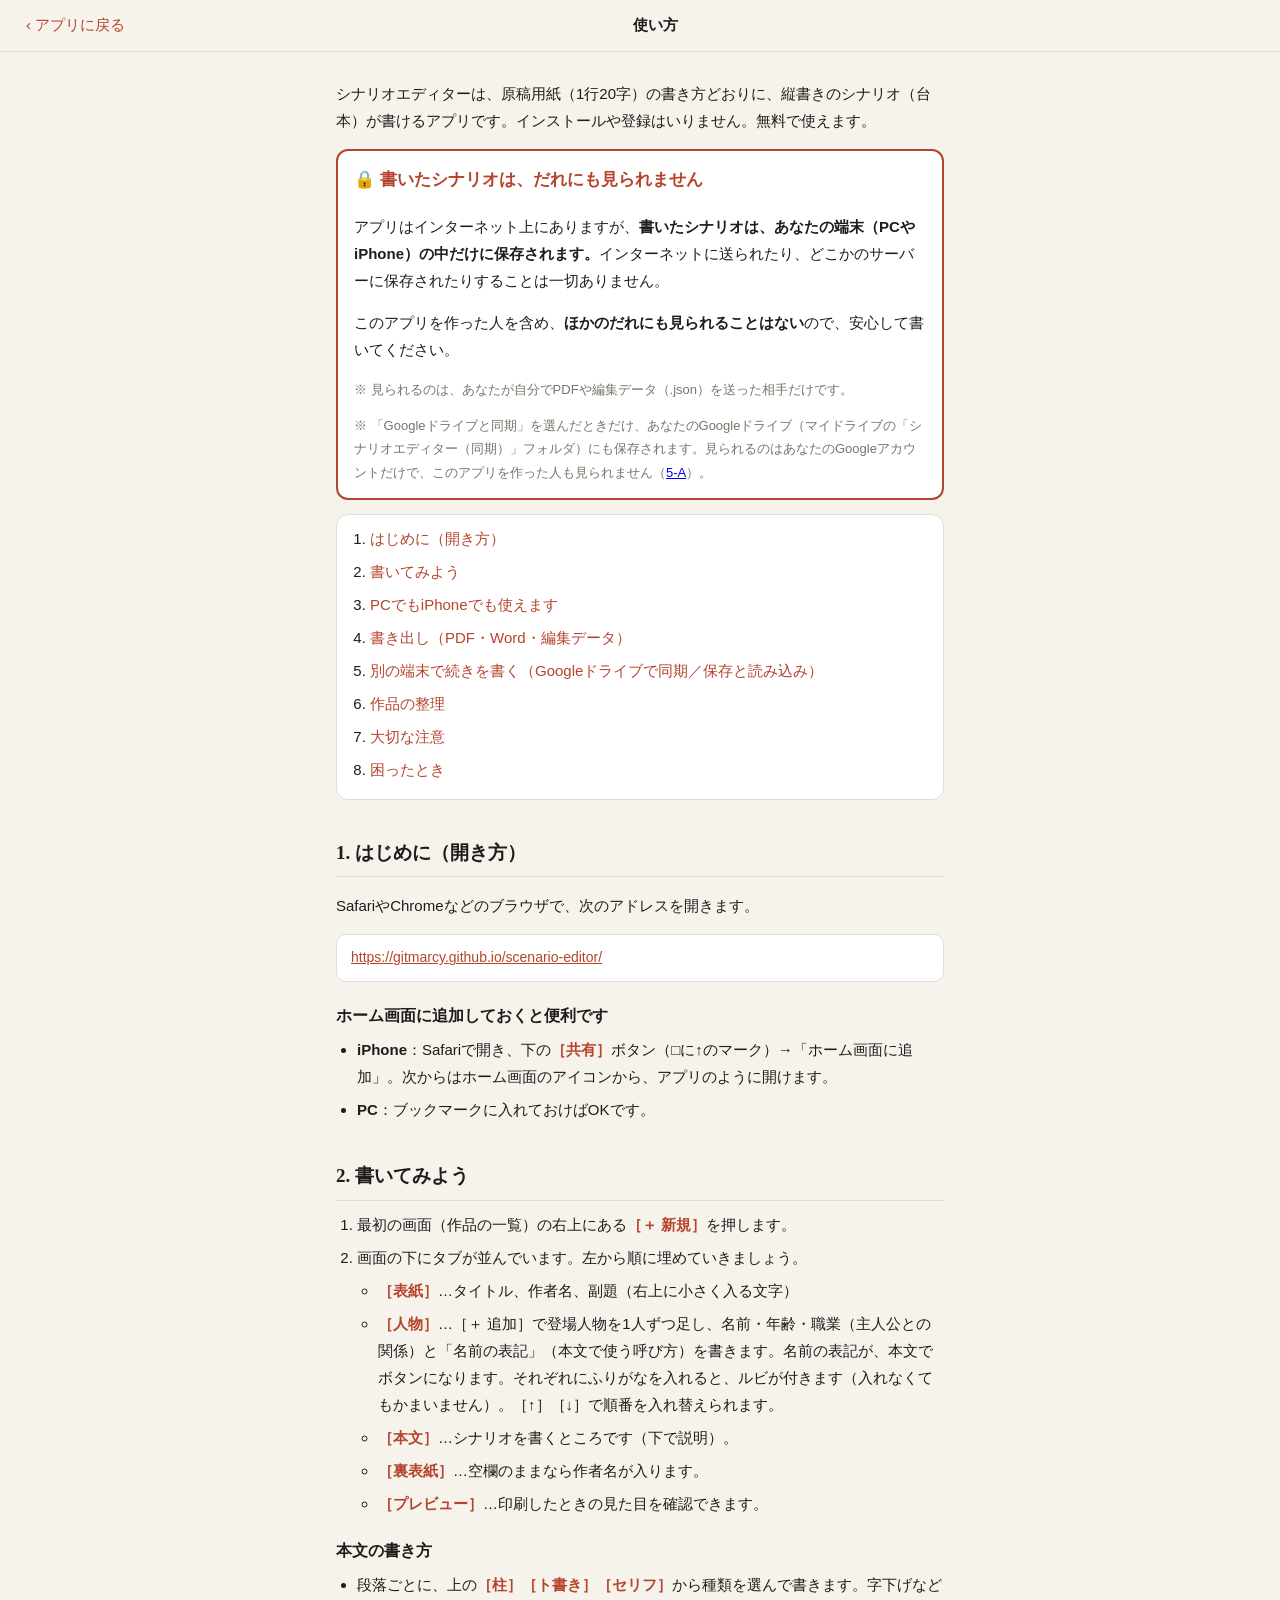
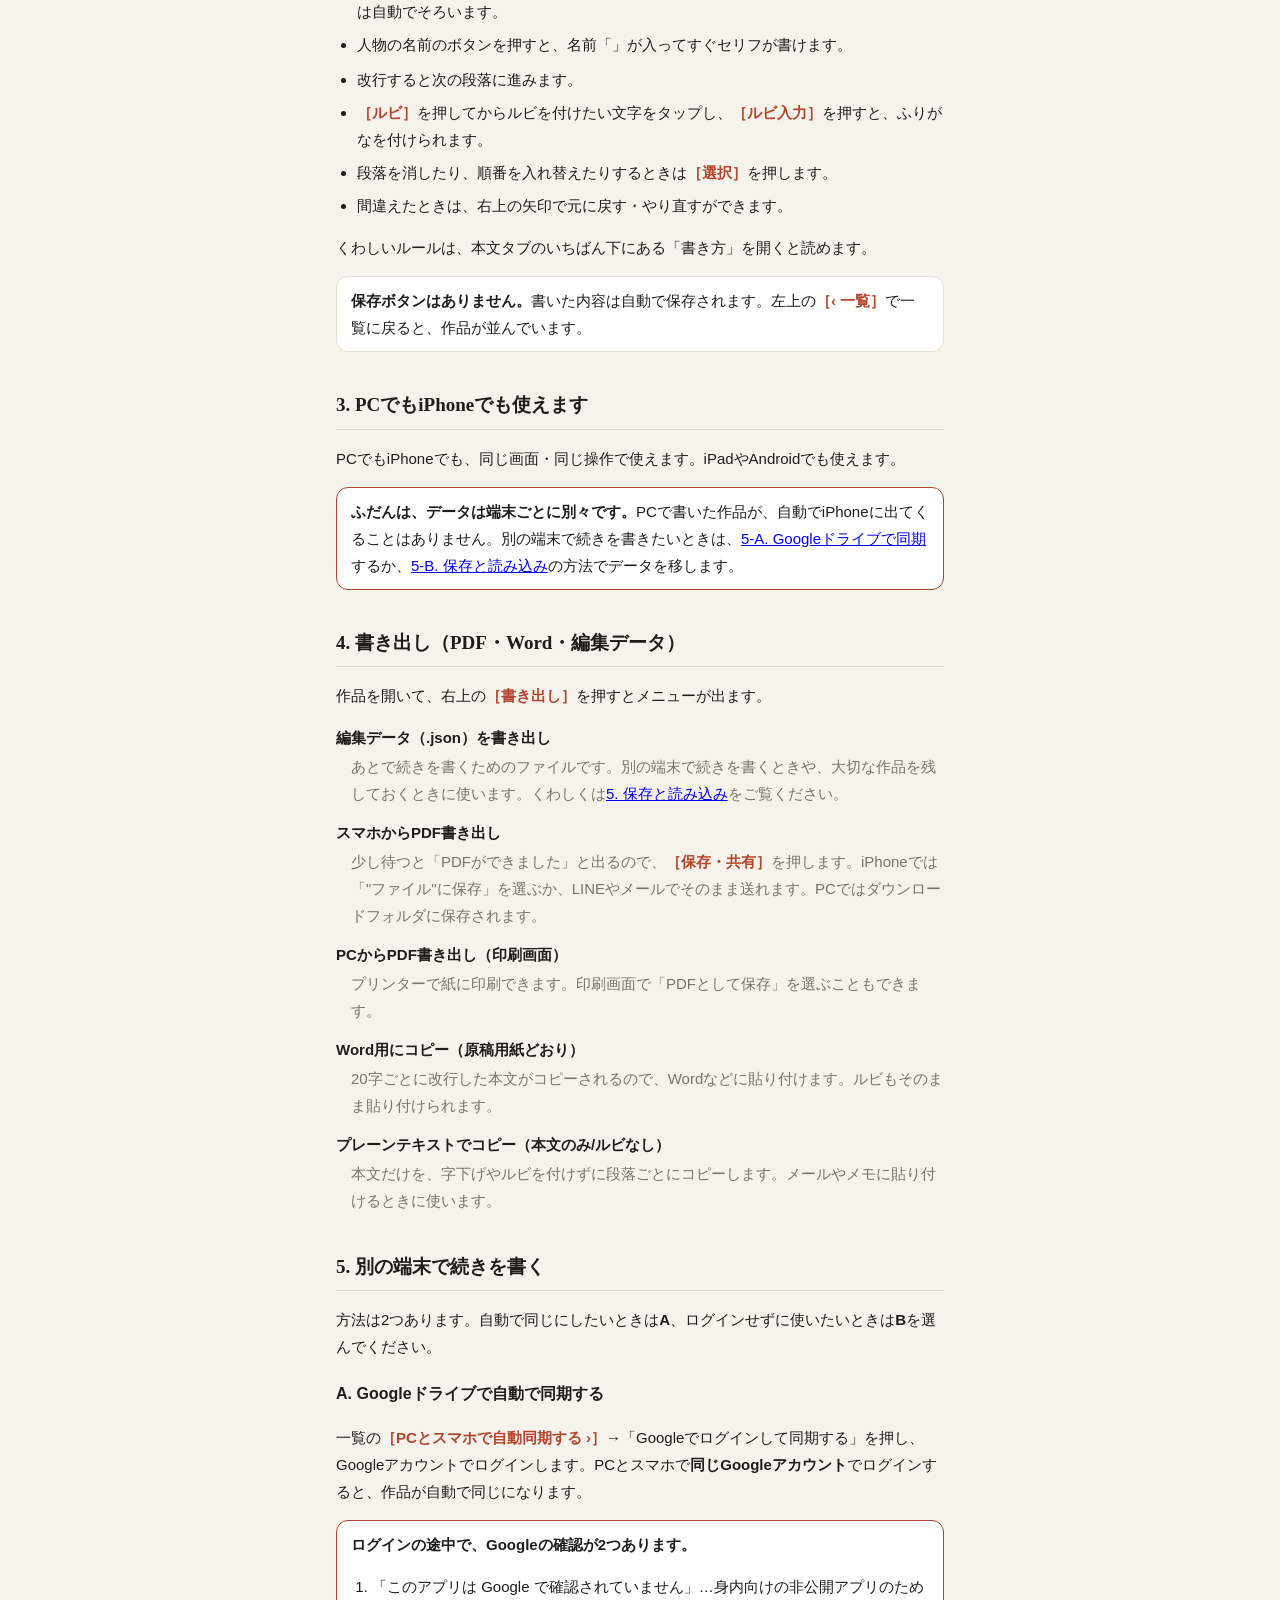
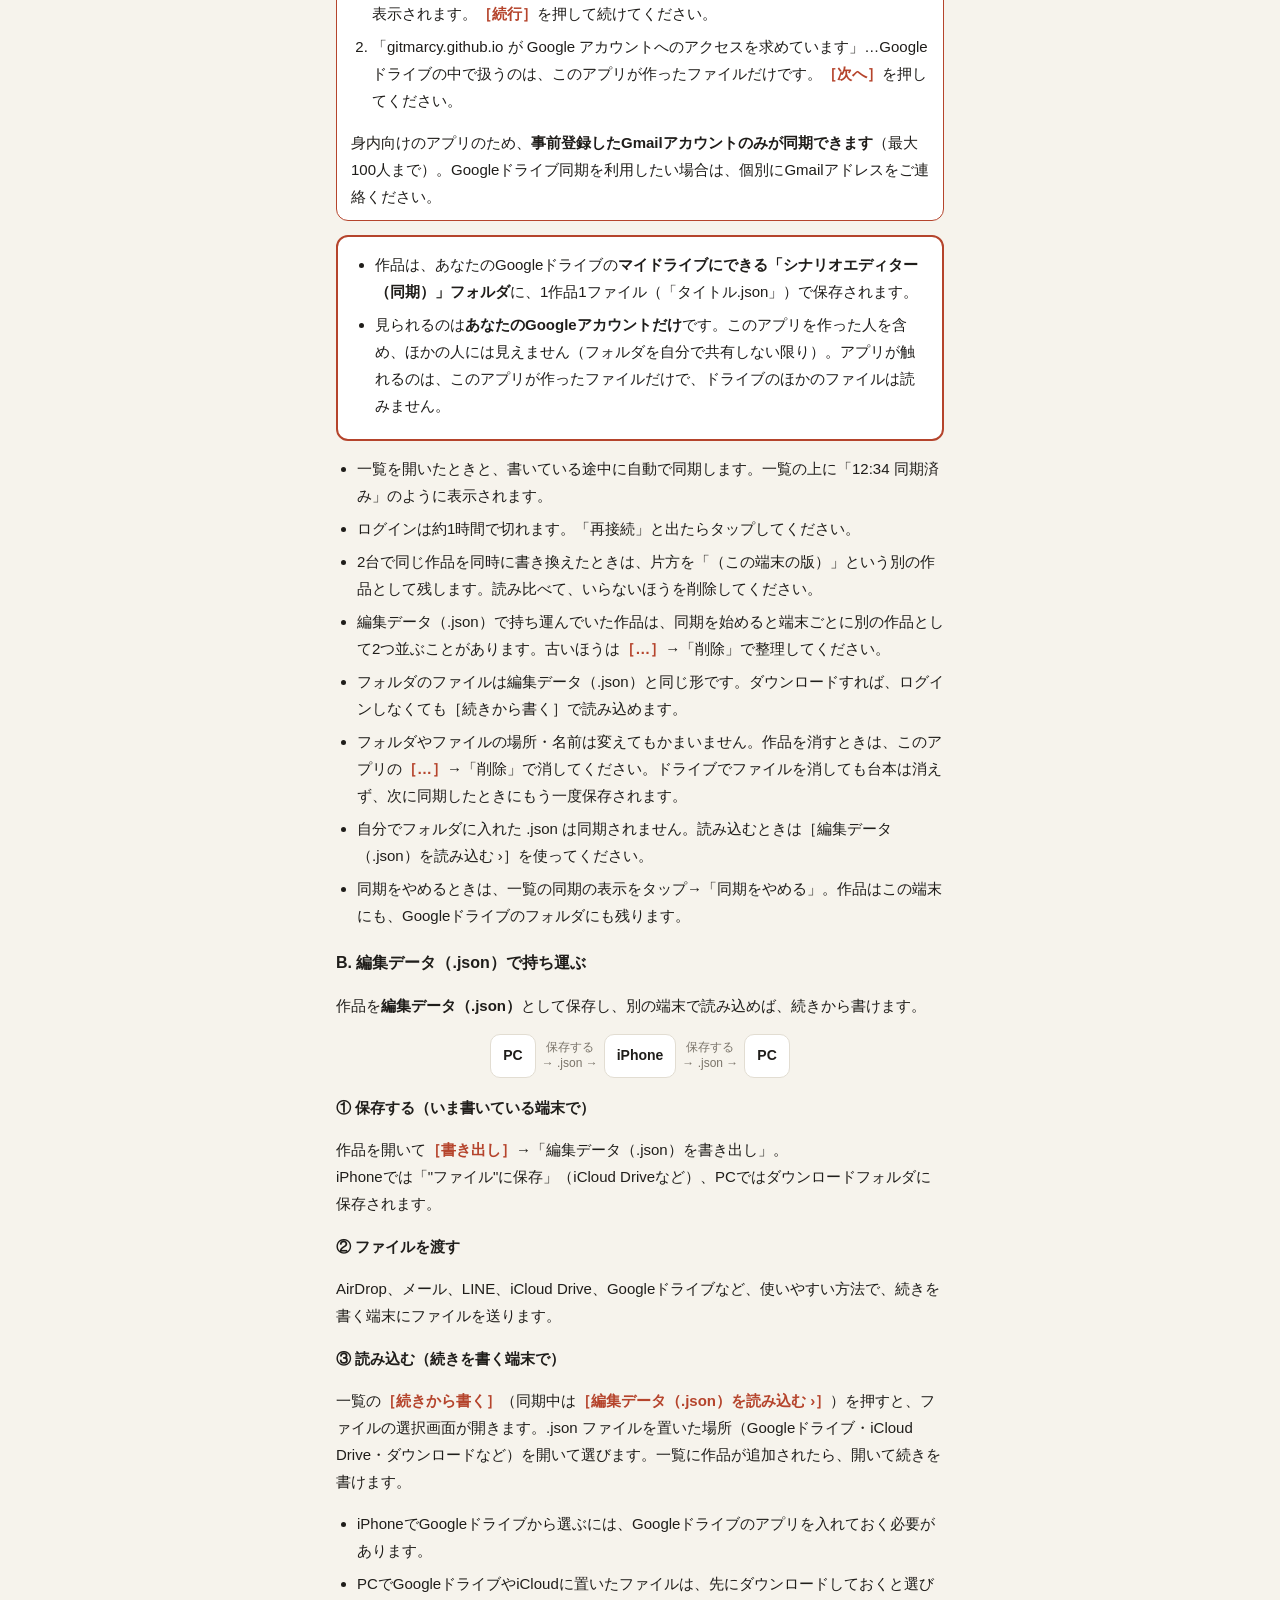
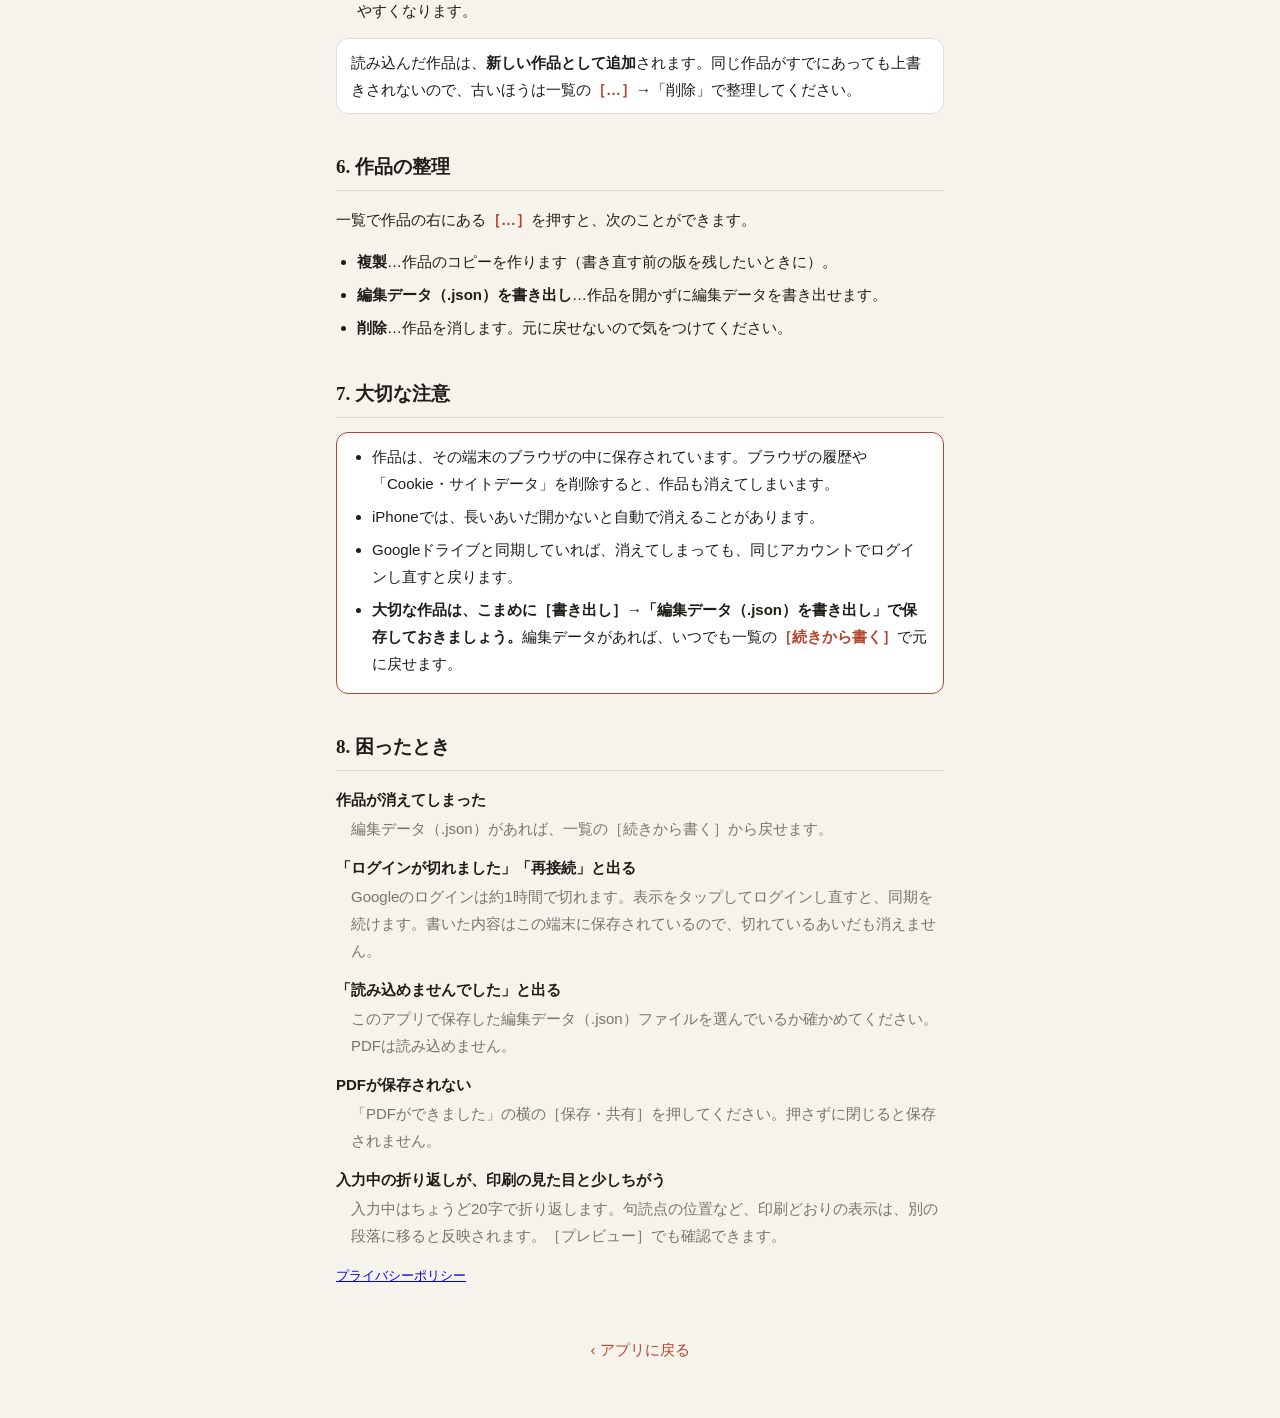
==== commit 44abfef5: "「保存・コピー」を「書き出し」にして、メニューの文言をそろえる Co-Authored-By: Claude Opus 5.5 <noreply@anthropic.com>" ====
--- a/manual.html
+++ b/manual.html
@@ -59,7 +59,7 @@
   <li><a href="#start">はじめに（開き方）</a></li>
   <li><a href="#write">書いてみよう</a></li>
   <li><a href="#device">PCでもiPhoneでも使えます</a></li>
-  <li><a href="#export">保存・コピー（PDF・Word・編集データ）</a></li>
+  <li><a href="#export">書き出し（PDF・Word・編集データ）</a></li>
   <li><a href="#sync">別の端末で続きを書く（Googleドライブで同期／保存と読み込み）</a></li>
   <li><a href="#manage">作品の整理</a></li>
   <li><a href="#caution">大切な注意</a></li>
@@ -111,14 +111,14 @@
   <p><b>ふだんは、データは端末ごとに別々です。</b>PCで書いた作品が、自動でiPhoneに出てくることはありません。別の端末で続きを書きたいときは、<a href="#sync">5-A. Googleドライブで同期</a>するか、<a href="#json">5-B. 保存と読み込み</a>の方法でデータを移します。</p>
 </div>
 
-<h2 id="export">4. 保存・コピー（PDF・Word・編集データ）</h2>
-<p>作品を開いて、右上の<b class="k">［保存・コピー］</b>を押すとメニューが出ます。</p>
+<h2 id="export">4. 書き出し（PDF・Word・編集データ）</h2>
+<p>作品を開いて、右上の<b class="k">［書き出し］</b>を押すとメニューが出ます。</p>
 <dl>
-  <dt>編集データ（.json）を保存</dt>
+  <dt>編集データ（.json）を書き出し</dt>
   <dd>あとで続きを書くためのファイルです。別の端末で続きを書くときや、大切な作品を残しておくときに使います。くわしくは<a href="#json">5. 保存と読み込み</a>をご覧ください。</dd>
-  <dt>スマホからPDF保存（書き出し）</dt>
+  <dt>スマホからPDF書き出し</dt>
   <dd>少し待つと「PDFができました」と出るので、<b class="k">［保存・共有］</b>を押します。iPhoneでは「"ファイル"に保存」を選ぶか、LINEやメールでそのまま送れます。PCではダウンロードフォルダに保存されます。</dd>
-  <dt>印刷画面からPDF保存（PCのみ）</dt>
+  <dt>PCからPDF書き出し（印刷画面）</dt>
   <dd>プリンターで紙に印刷できます。印刷画面で「PDFとして保存」を選ぶこともできます。</dd>
   <dt>Word用にコピー（原稿用紙どおり）</dt>
   <dd>20字ごとに改行した本文がコピーされるので、Wordなどに貼り付けます。ルビもそのまま貼り付けられます。</dd>
@@ -168,7 +168,7 @@
 </div>
 
 <h4>① 保存する（いま書いている端末で）</h4>
-<p>作品を開いて<b class="k">［保存・コピー］</b>→「編集データ（.json）を保存」。<br>
+<p>作品を開いて<b class="k">［書き出し］</b>→「編集データ（.json）を書き出し」。<br>
 iPhoneでは「"ファイル"に保存」（iCloud Driveなど）、PCではダウンロードフォルダに保存されます。</p>
 
 <h4>② ファイルを渡す</h4>
@@ -189,7 +189,7 @@
 <p>一覧で作品の右にある<b class="k">［…］</b>を押すと、次のことができます。</p>
 <ul>
   <li><b>複製</b>…作品のコピーを作ります（書き直す前の版を残したいときに）。</li>
-  <li><b>編集データ（.json）を保存</b>…作品を開かずに編集データを保存できます。</li>
+  <li><b>編集データ（.json）を書き出し</b>…作品を開かずに編集データを書き出せます。</li>
   <li><b>削除</b>…作品を消します。元に戻せないので気をつけてください。</li>
 </ul>
 
@@ -199,7 +199,7 @@
     <li>作品は、その端末のブラウザの中に保存されています。ブラウザの履歴や「Cookie・サイトデータ」を削除すると、作品も消えてしまいます。</li>
     <li>iPhoneでは、長いあいだ開かないと自動で消えることがあります。</li>
     <li>Googleドライブと同期していれば、消えてしまっても、同じアカウントでログインし直すと戻ります。</li>
-    <li><b>大切な作品は、こまめに［保存・コピー］→「編集データ（.json）を保存」で保存しておきましょう。</b>編集データがあれば、いつでも一覧の<b class="k">［続きから書く］</b>で元に戻せます。</li>
+    <li><b>大切な作品は、こまめに［書き出し］→「編集データ（.json）を書き出し」で保存しておきましょう。</b>編集データがあれば、いつでも一覧の<b class="k">［続きから書く］</b>で元に戻せます。</li>
   </ul>
 </div>
 
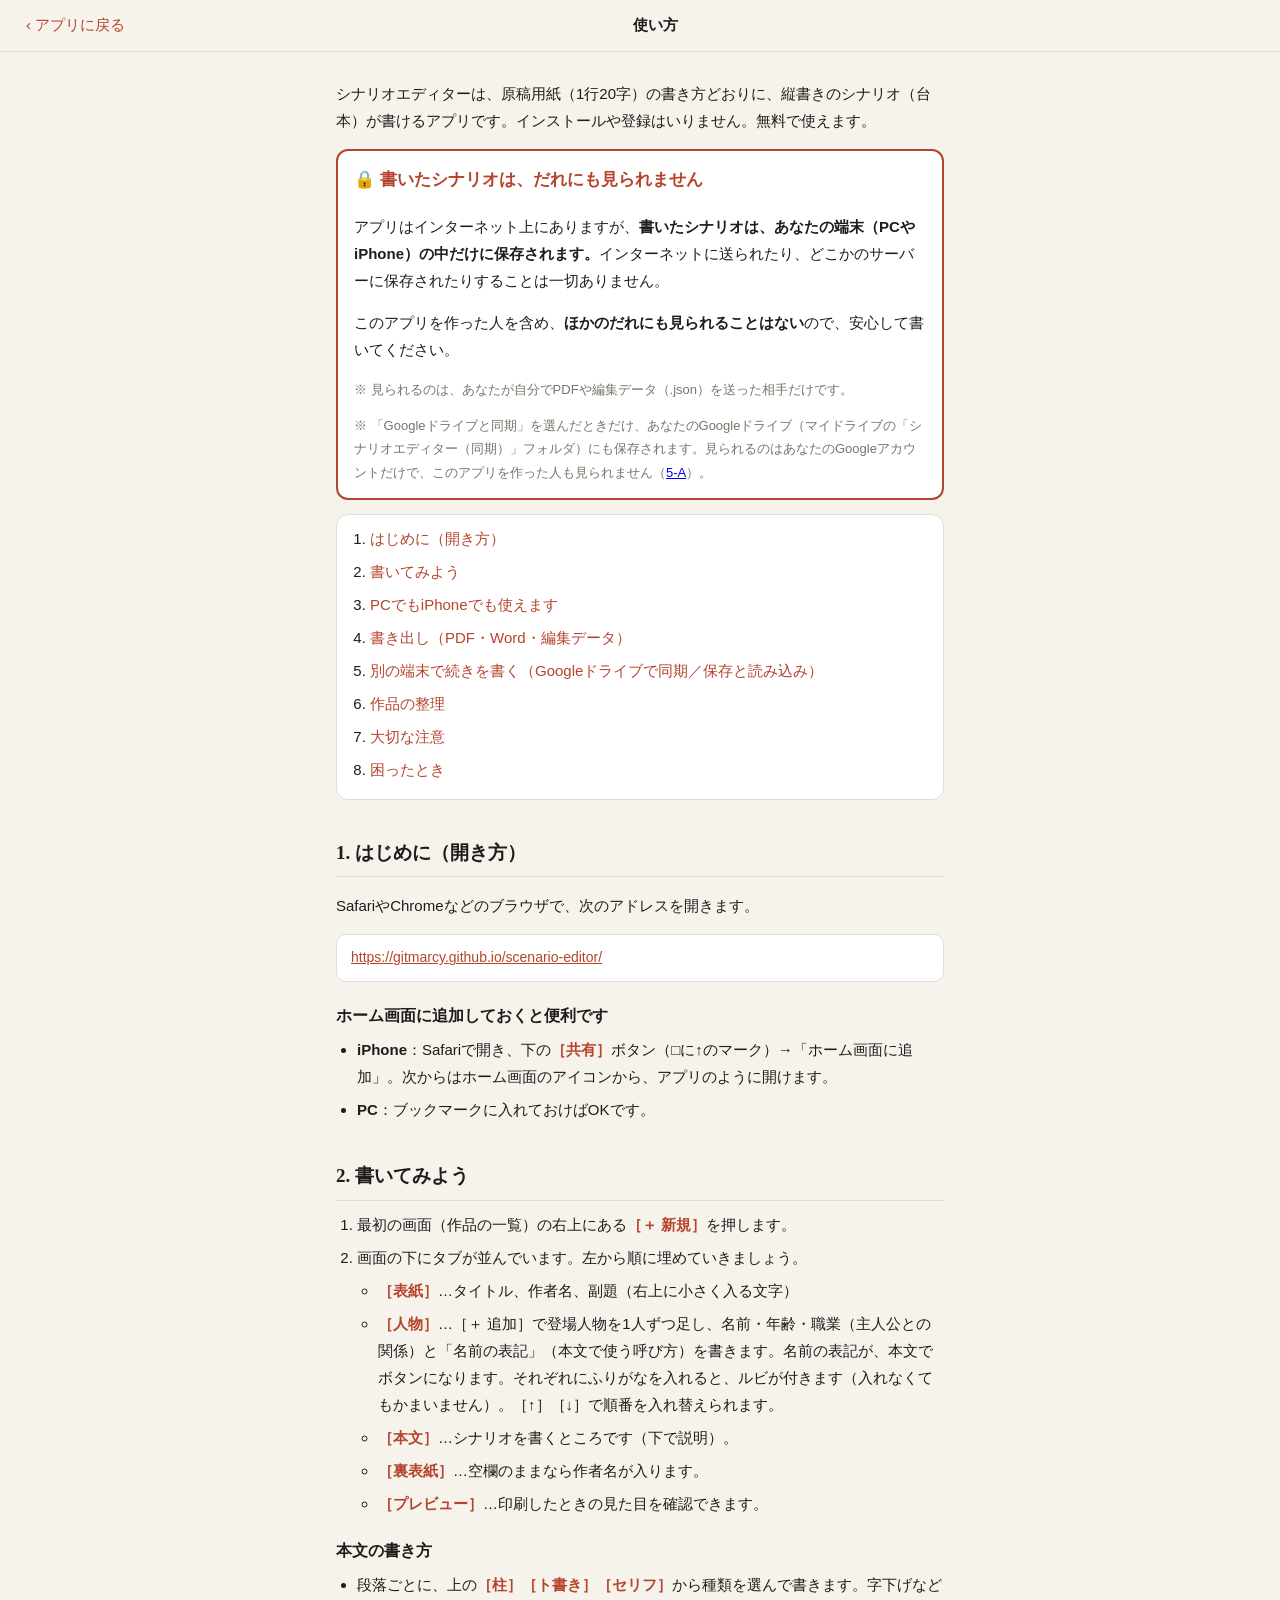
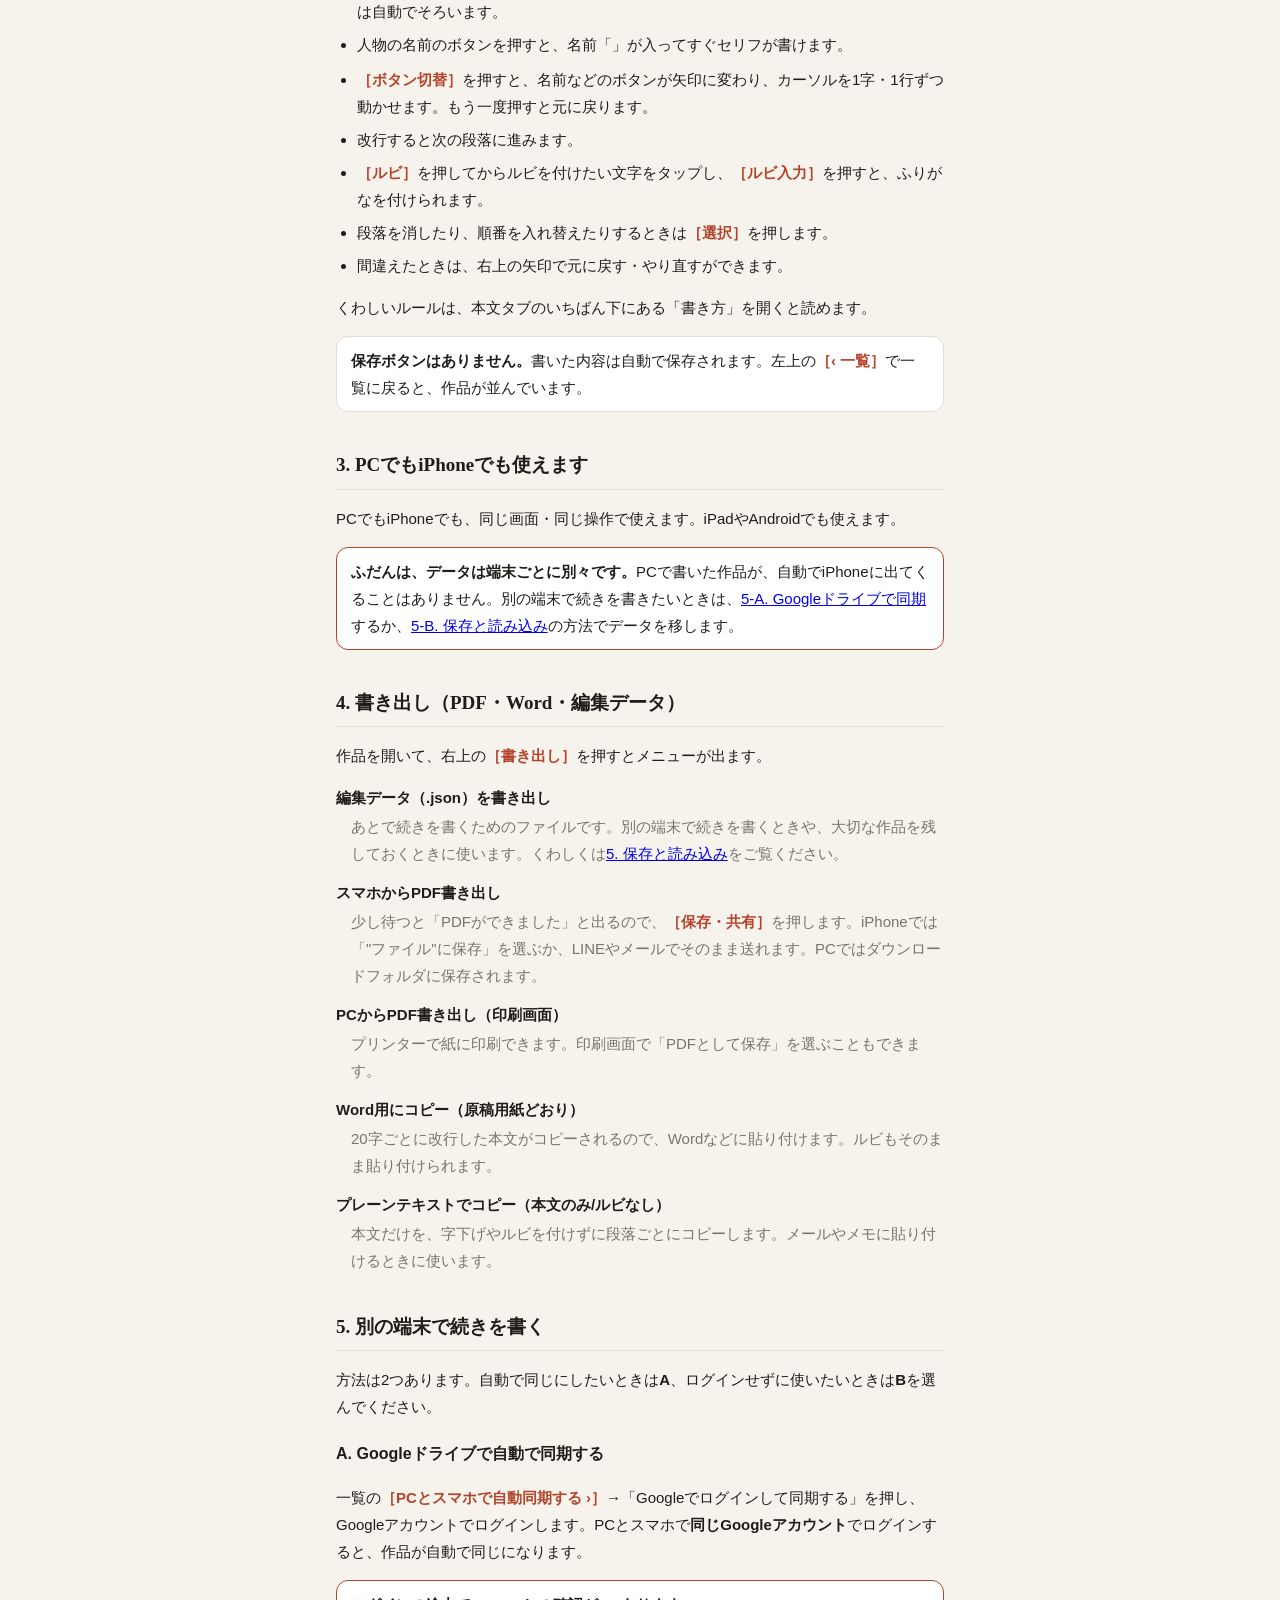
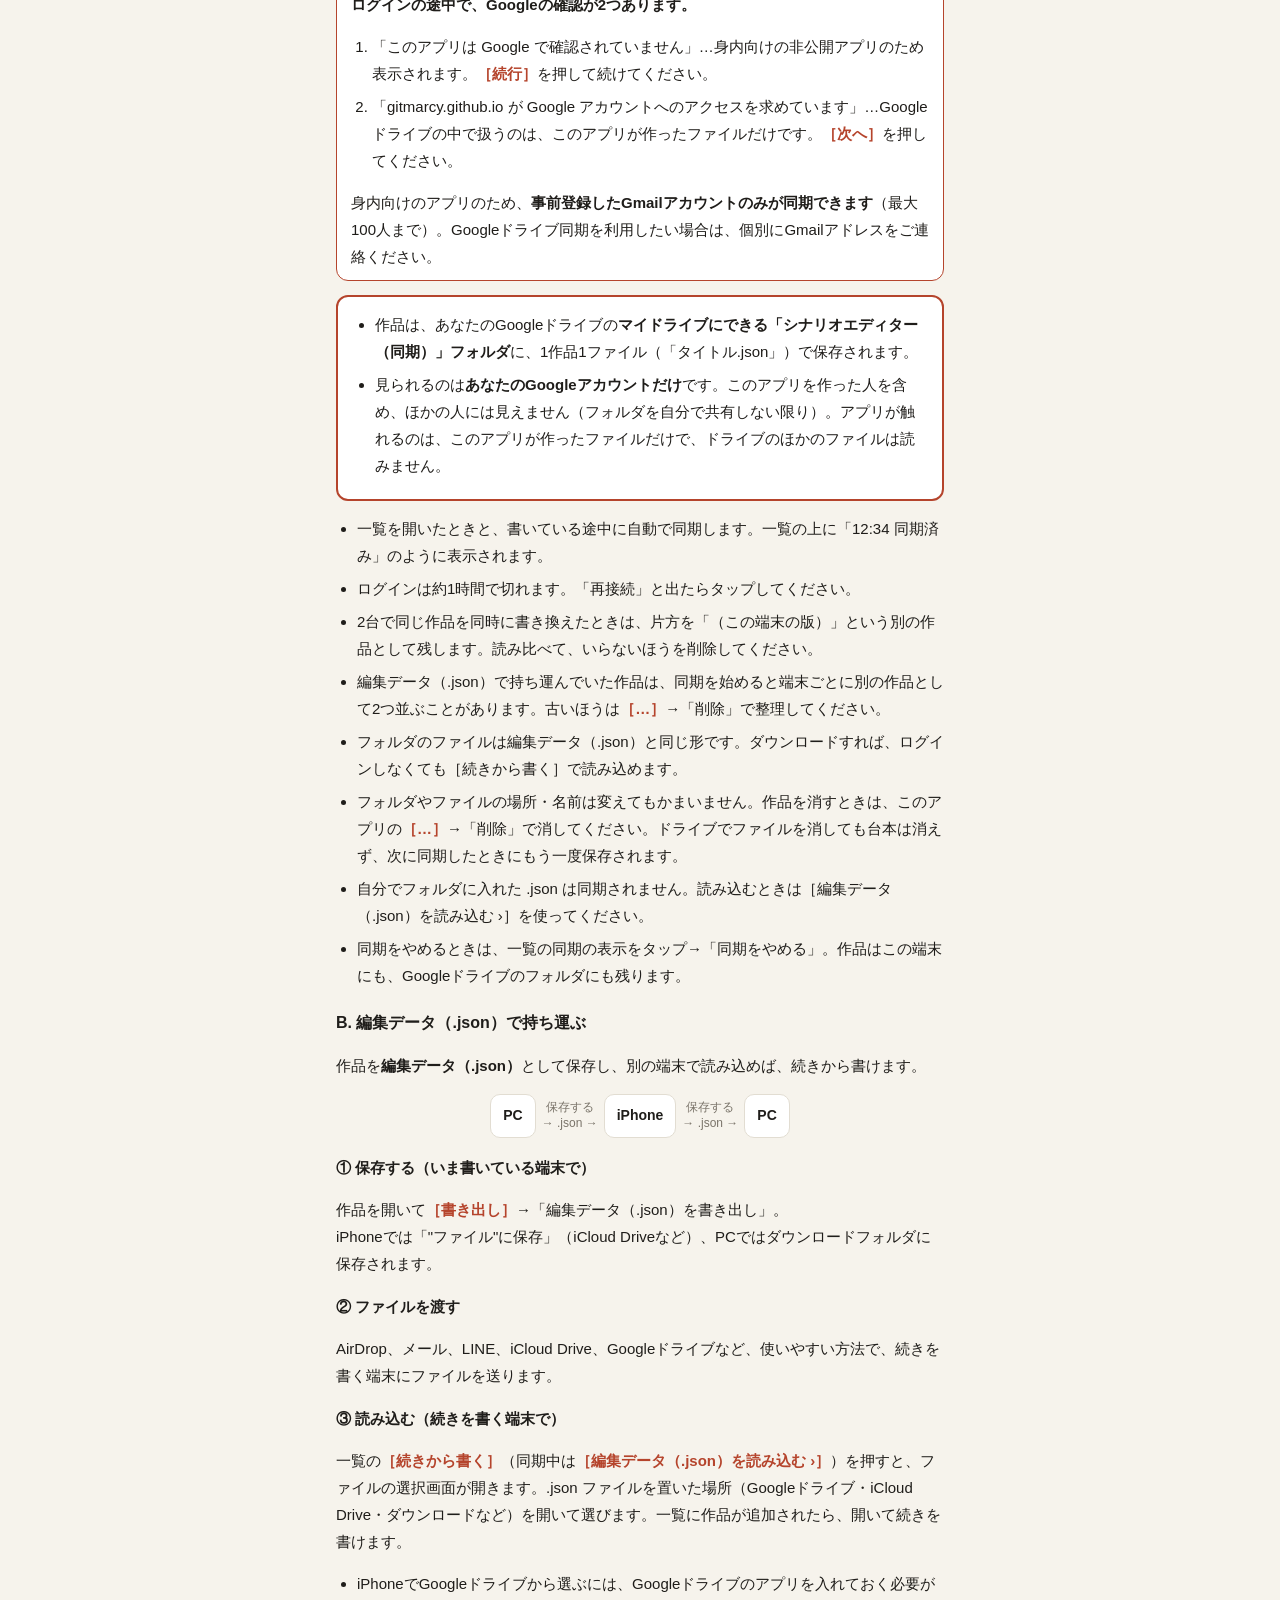
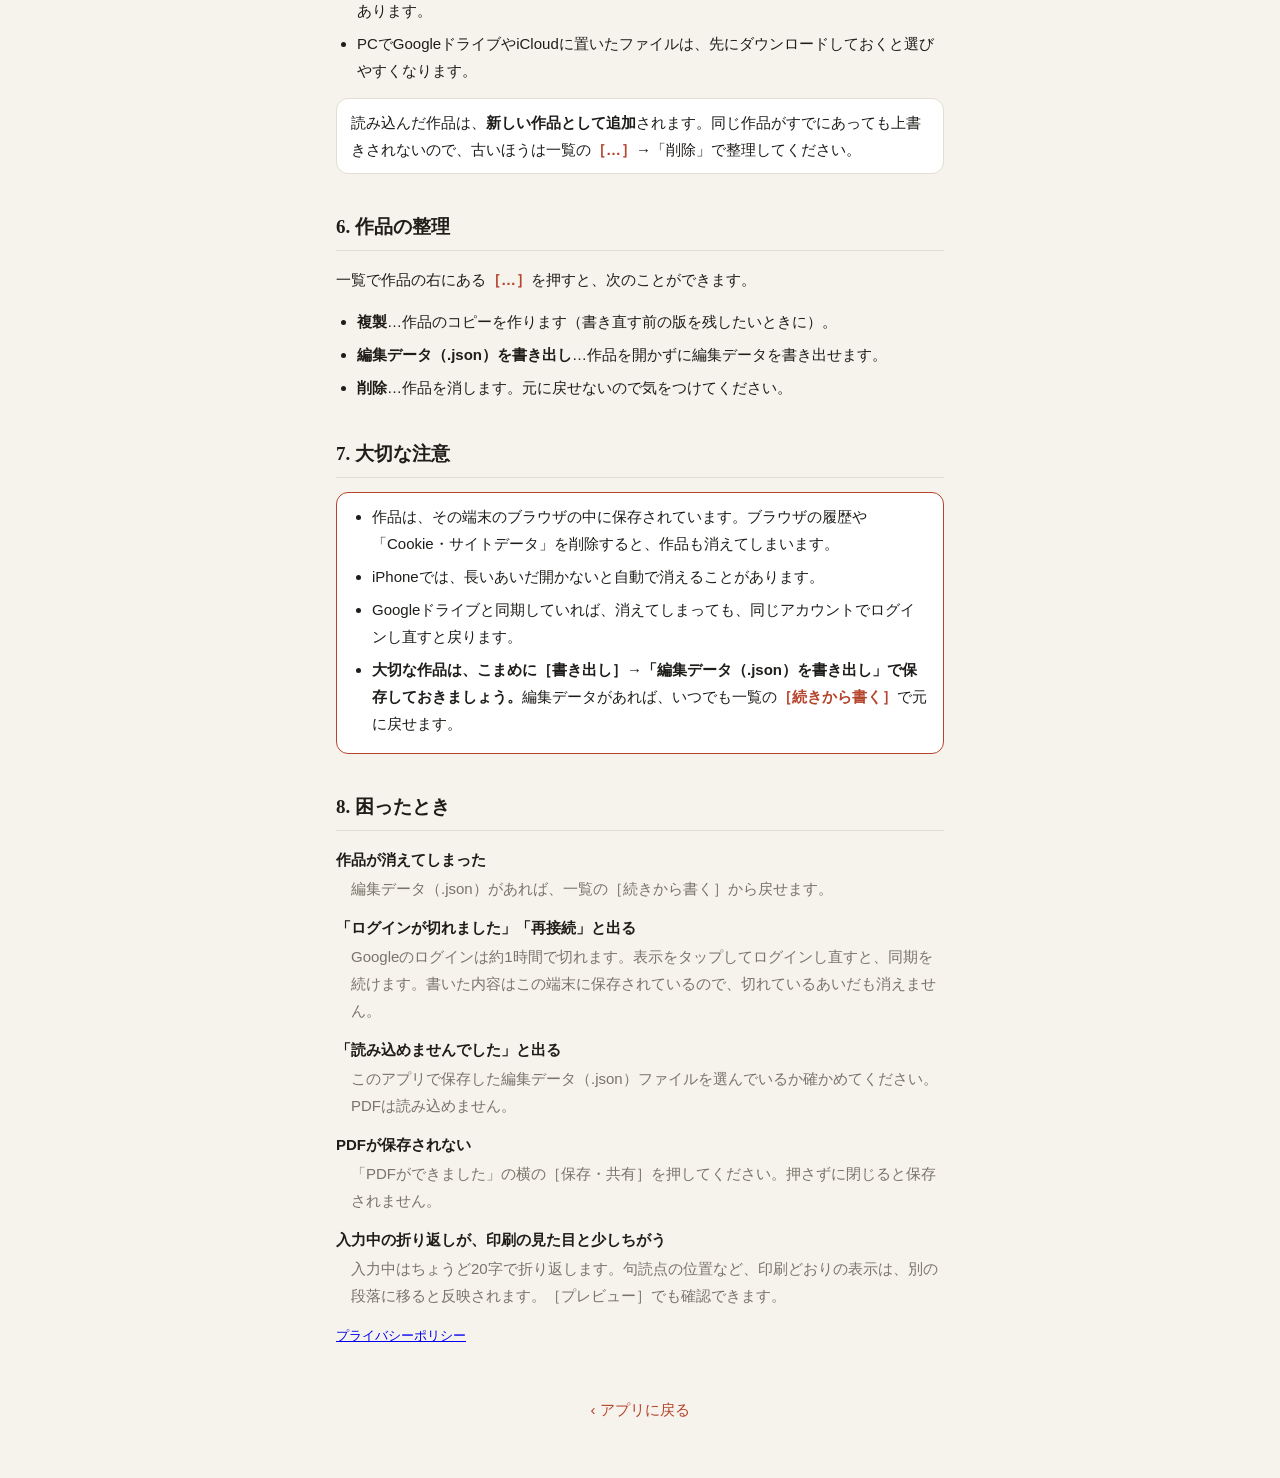
==== commit a54e46b8: "本文のボタンの行に［ボタン切替］と矢印のボタンを付ける ［ボタン切替］で名前などのボタンと［←］［↑］［↓］［→］を切り替え、 カーソルを1字・1行ずつ動かせるようにする。長押しで続けて動く。 入力の" ====
--- a/manual.html
+++ b/manual.html
@@ -94,6 +94,7 @@
 <ul>
   <li>段落ごとに、上の<b class="k">［柱］</b><b class="k">［ト書き］</b><b class="k">［セリフ］</b>から種類を選んで書きます。字下げなどは自動でそろいます。</li>
   <li>人物の名前のボタンを押すと、<code>名前「」</code>が入ってすぐセリフが書けます。</li>
+  <li><b class="k">［ボタン切替］</b>を押すと、名前などのボタンが矢印に変わり、カーソルを1字・1行ずつ動かせます。もう一度押すと元に戻ります。</li>
   <li>改行すると次の段落に進みます。</li>
   <li><b class="k">［ルビ］</b>を押してからルビを付けたい文字をタップし、<b class="k">［ルビ入力］</b>を押すと、ふりがなを付けられます。</li>
   <li>段落を消したり、順番を入れ替えたりするときは<b class="k">［選択］</b>を押します。</li>
--- a/style.css
+++ b/style.css
@@ -6,6 +6,7 @@
   --line: #e2ddd2;
   --accent: #b5442c;
   --accent-text: #ffffff;
+  --mode-btn: #8b5a3c; /* ［ボタン切替］の茶色 */
   --hashira: #e4eefb;
   --serifu: #fbf0dc;
   --togaki: transparent;
@@ -27,6 +28,7 @@
     --muted: #9c968c;
     --line: #3a3732;
     --accent: #e0694f;
+    --mode-btn: #c4916b;
     --hashira: #1f2d42;
     --serifu: #3a2f1c;
     color-scheme: dark;
@@ -39,6 +41,7 @@
   --muted: #9c968c;
   --line: #3a3732;
   --accent: #e0694f;
+  --mode-btn: #c4916b;
   --hashira: #1f2d42;
   --serifu: #3a2f1c;
   color-scheme: dark;
@@ -161,10 +164,17 @@
   border: 1px solid var(--line); background: var(--surface);
 }
 .char-row { display: grid; grid-template-columns: 1fr 1fr; gap: 8px; }
-.char-row.age-job { grid-template-columns: 3.6em 1fr; }
+.char-row.age-job { grid-template-columns: 3.6em 1fr auto; }
+.char-copy span { white-space: nowrap; }
+/* ボタンは入力欄と同じ高さ（行の高さ20px＋上下の余白8px＋枠1px）にする */
+.char-copy button {
+  display: block; width: 100%; padding: 8px 10px;
+  border: 1px solid var(--line); border-radius: 10px; background: var(--surface); cursor: pointer;
+}
+.char-copy svg { display: block; width: 20px; height: 20px; margin: 0 auto; fill: currentColor; }
 .char .field { margin-bottom: 10px; min-width: 0; }
 .char .field span { font-size: 12px; margin-bottom: 4px; }
-.char .field input { font-size: 16px; padding: 8px 10px; }
+.char .field input { font-size: 16px; line-height: 20px; padding: 8px 10px; }
 .char-actions { display: flex; align-items: center; gap: 4px; }
 .char-actions .num { margin-right: auto; font-size: 13px; color: var(--muted); }
 .char-actions button {
@@ -194,6 +204,29 @@
 .toolbar .chips button { border-color: var(--badge-serifu); color: var(--badge-serifu); }
 .toolbar .chips button.has-ruby { padding-top: 0; padding-bottom: 2px; }
 .toolbar .chips rt { font-size: 9px; line-height: 1; }
+/* 入力の行のボタンは、ルビ付きの名前や2行の切り替えボタンも同じ高さにそろえる */
+.toolbar-row.inserts button {
+  height: 34px; display: inline-flex; align-items: center; justify-content: center;
+  padding-top: 0; padding-bottom: 0;
+}
+/* 名前などのボタンと矢印のボタンの切り替え。横にスクロールしても左はしに残す。
+   角の丸みからくぐるボタンが見えないよう、背景と同じ色の四角に載せる */
+.toolbar .mode-wrap {
+  position: sticky; left: 0; z-index: 1; flex: none; display: flex;
+  padding-right: 4px; background: var(--bg);
+}
+.toolbar .mode-btn {
+  gap: 3px; padding: 0 7px 0 5px;
+  border: 0; border-radius: 17px;
+  background: color-mix(in srgb, var(--mode-btn) 14%, var(--bg)); color: var(--accent);
+  font-family: var(--ui-font); font-size: 10px; font-weight: 600; line-height: 1.2; text-align: left;
+}
+.toolbar .mode-btn svg { width: 18px; height: 18px; flex: none; }
+/* 矢印のときは色を変えて、どちらのボタンが出ているかわかるようにする */
+.toolbar.arrows .mode-btn { background: color-mix(in srgb, var(--badge-hashira) 16%, var(--bg)); color: var(--badge-hashira); }
+.toolbar .inserts [data-move] { display: none; min-width: 48px; font-family: var(--ui-font); }
+.toolbar.arrows .inserts [data-move] { display: inline-flex; }
+.toolbar.arrows .inserts [data-insert] { display: none; }
 
 /* 種類の選択 */
 /* 角の丸めは overflow: hidden で切り抜かず、両端のボタンに付ける。
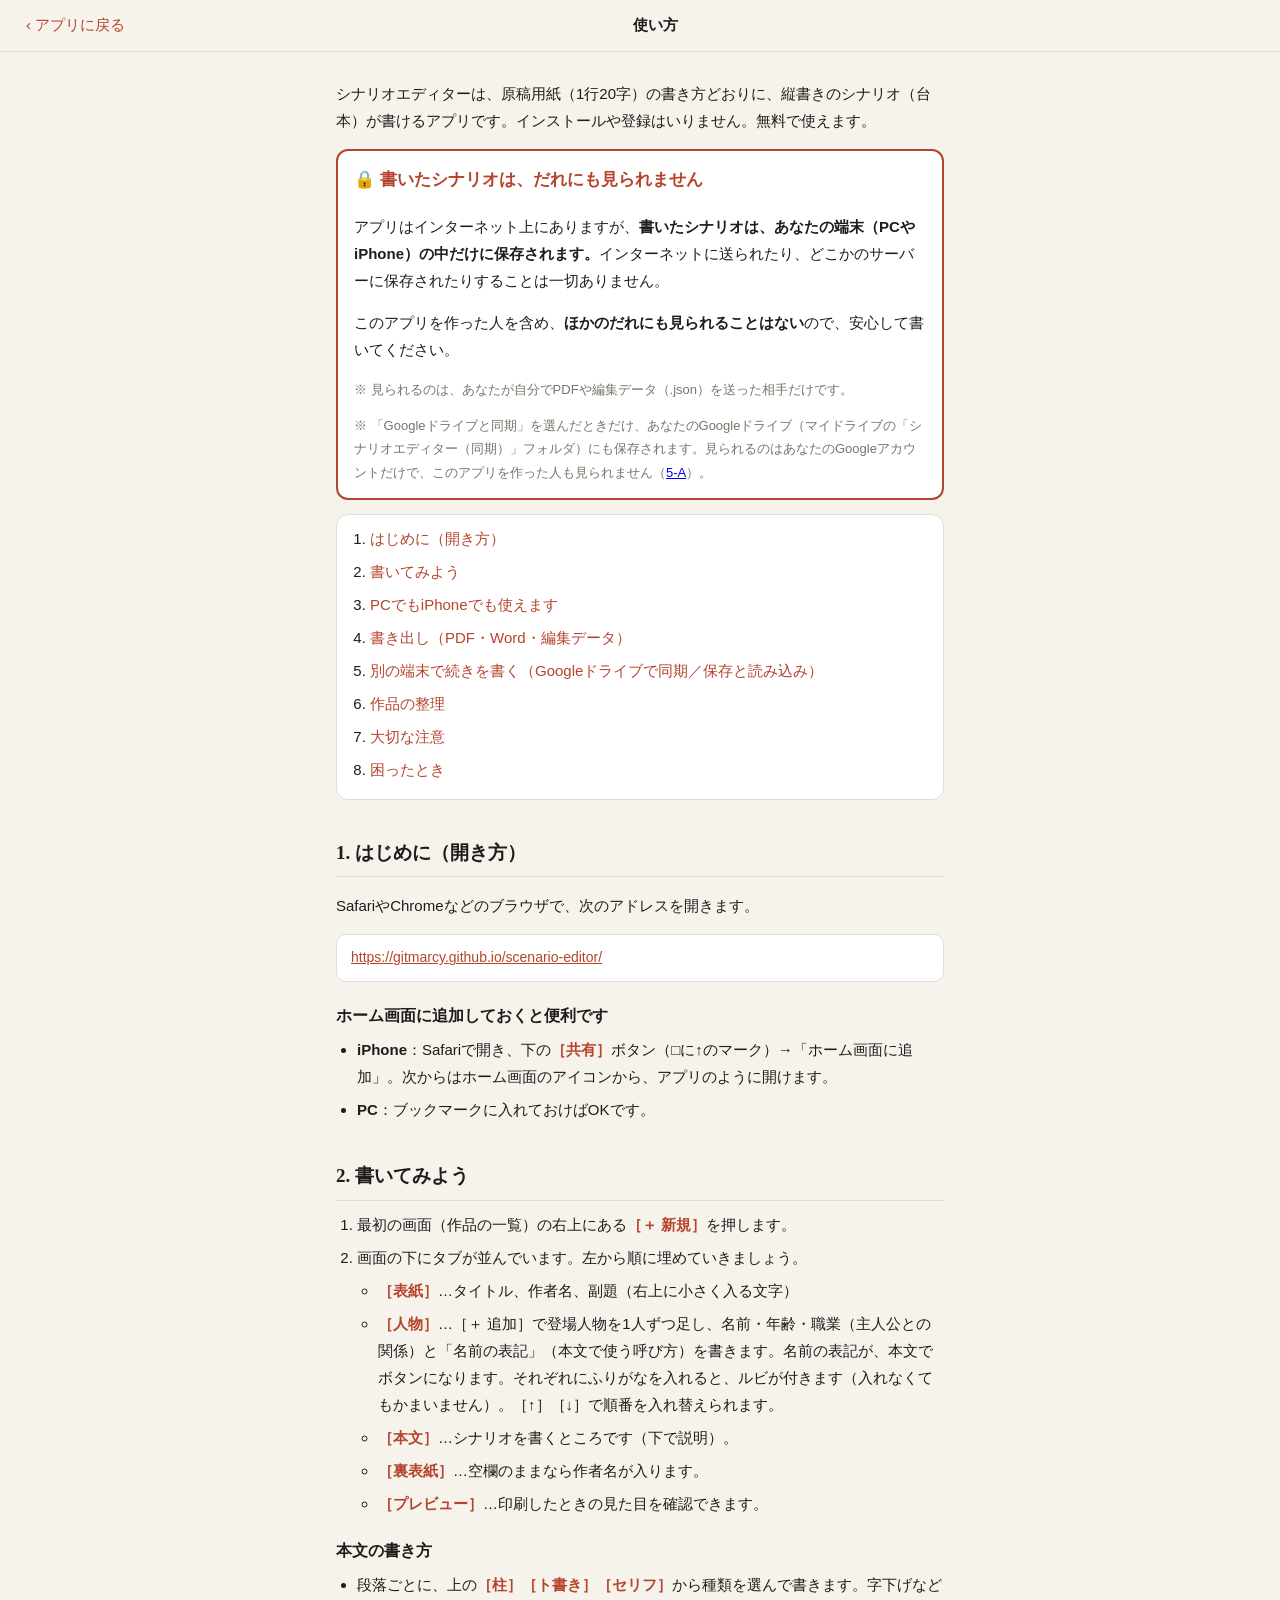
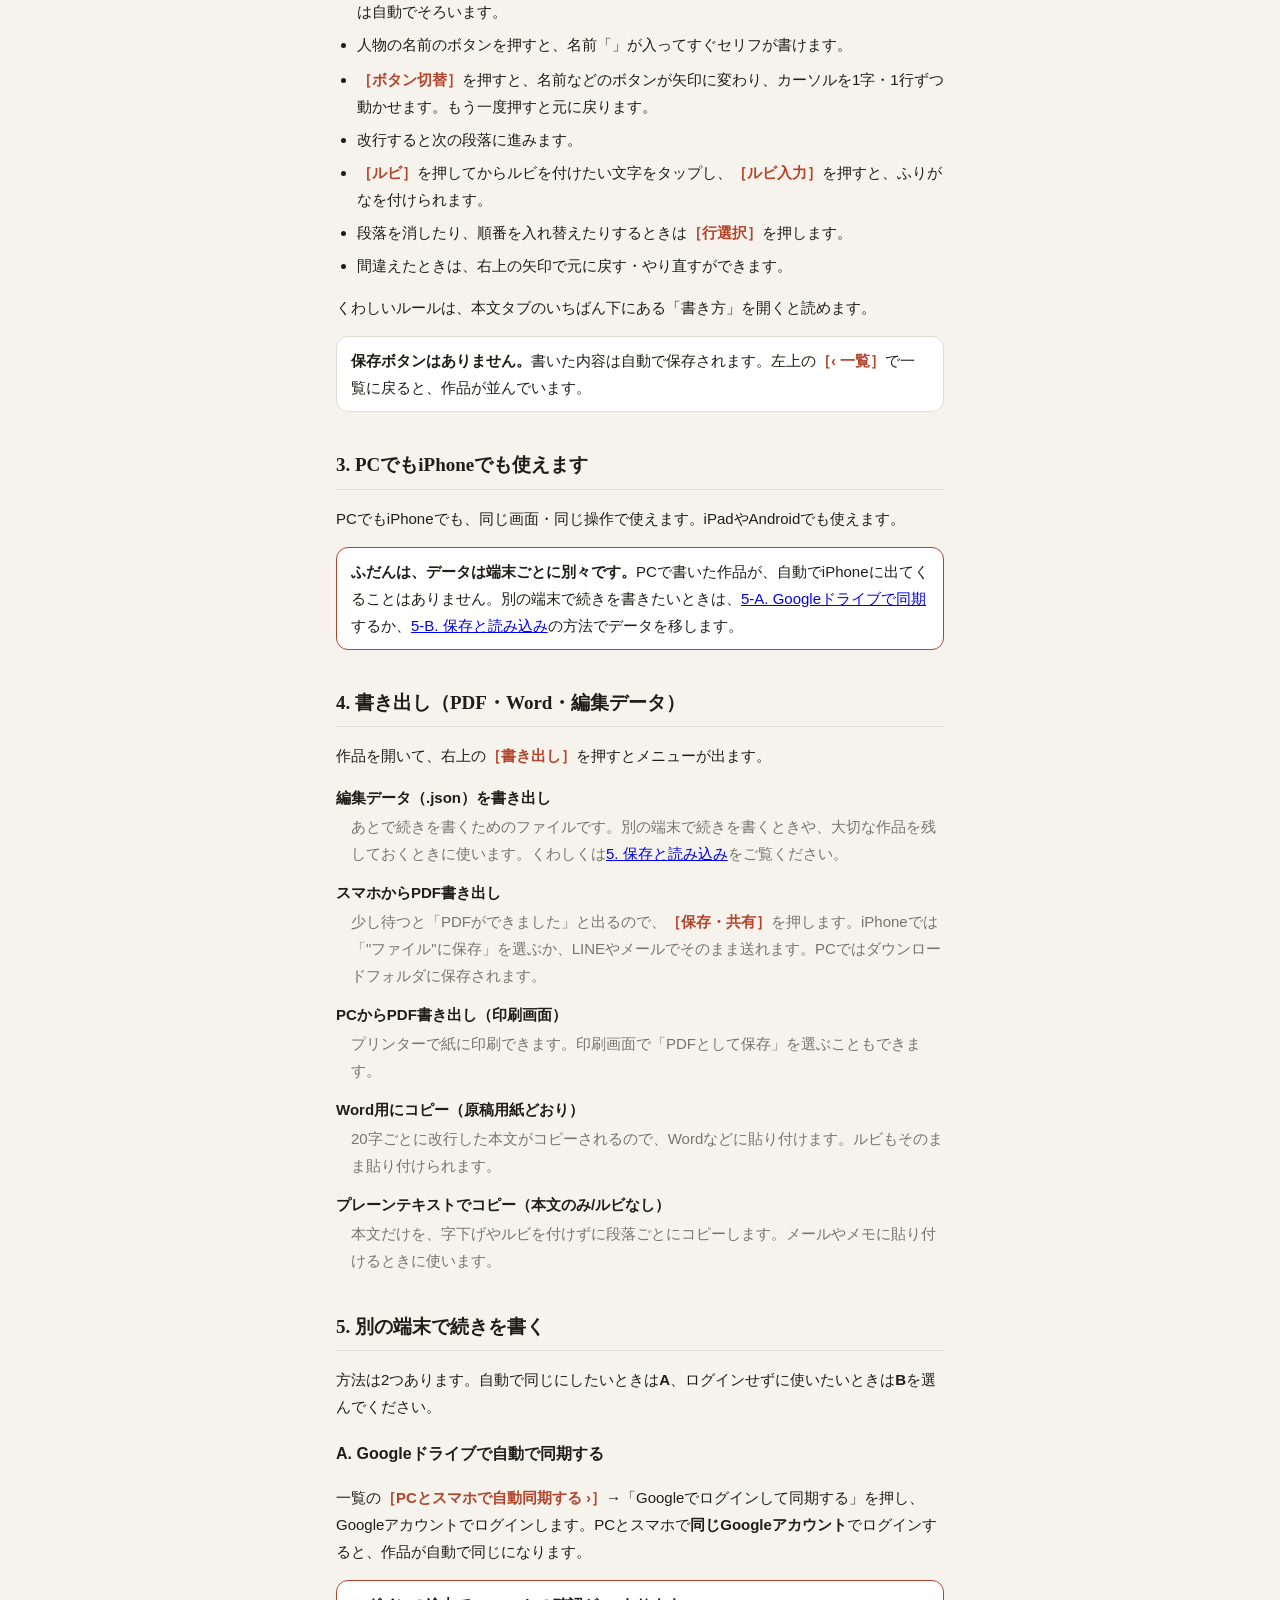
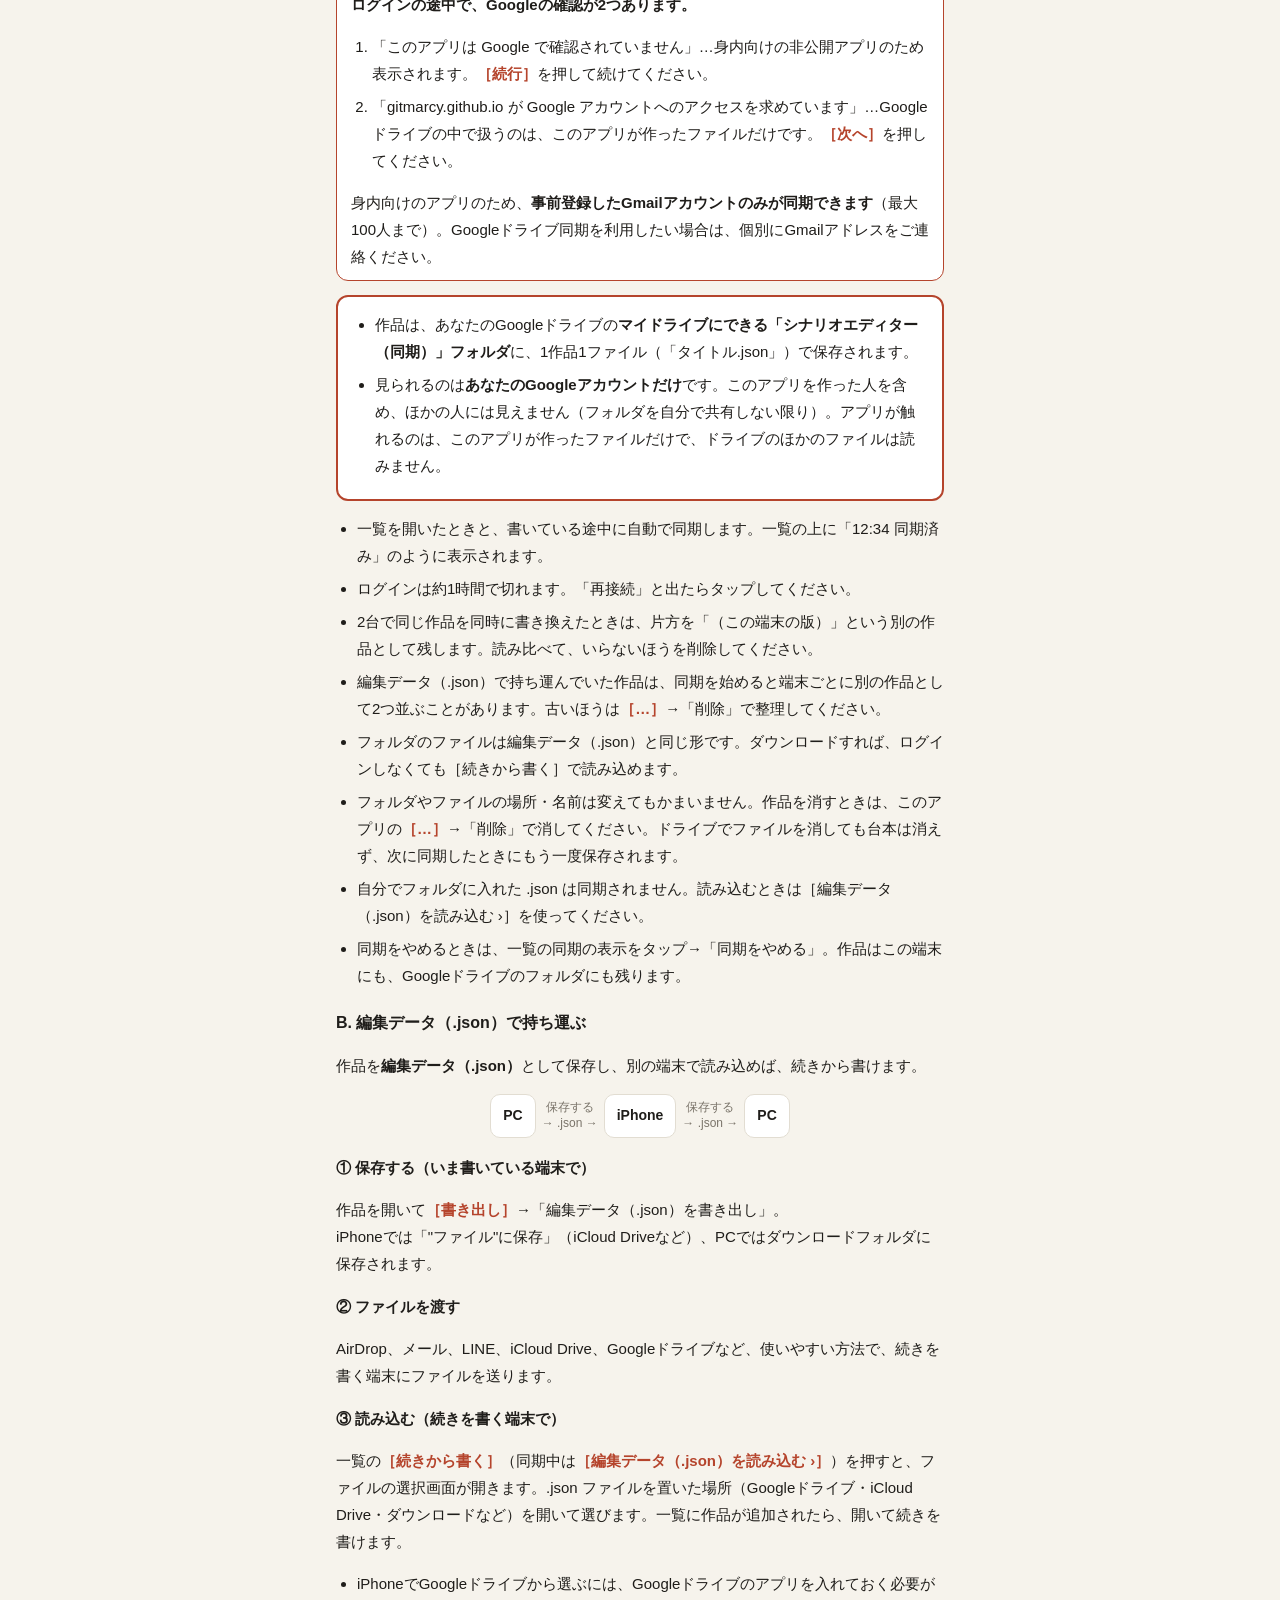
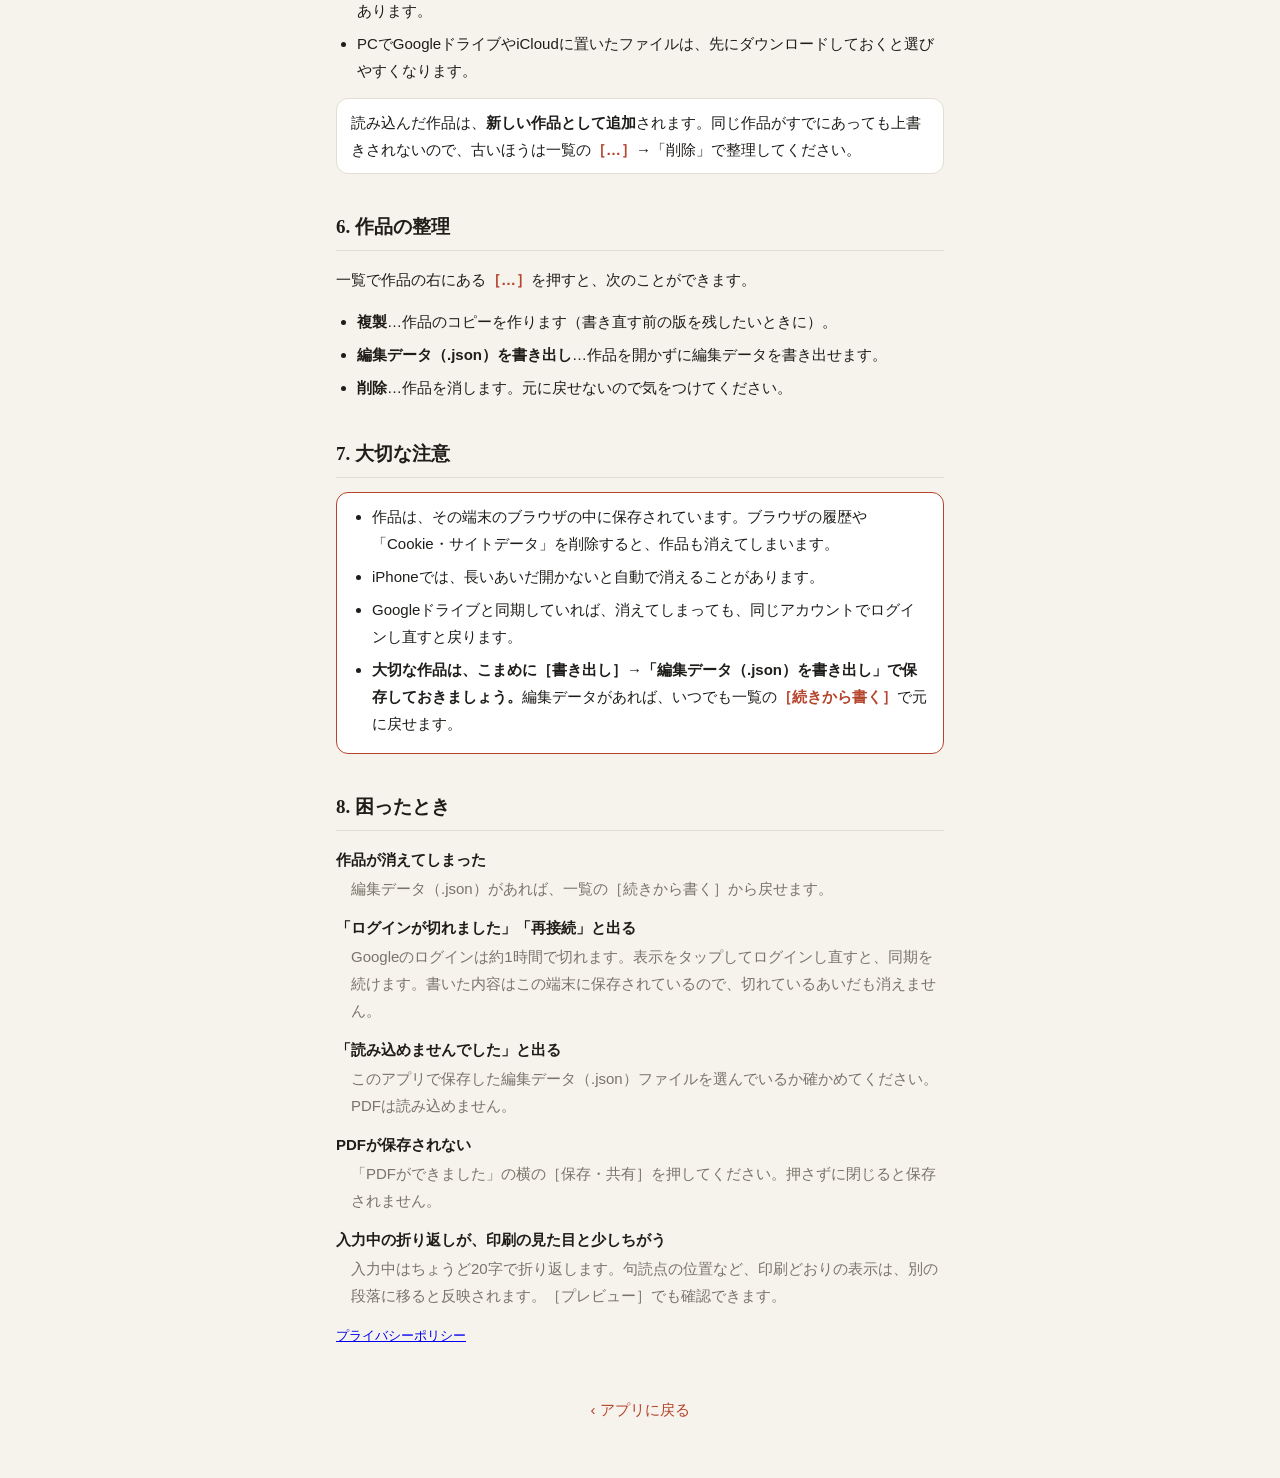
==== commit 40cc5f21: "編集画面の［選択］ボタンを［行選択］にする 書き方と使い方の説明もそろえる。  Co-Authored-By: Claude Opus 5.5 <noreply@anthropic.com>" ====
--- a/manual.html
+++ b/manual.html
@@ -97,7 +97,7 @@
   <li><b class="k">［ボタン切替］</b>を押すと、名前などのボタンが矢印に変わり、カーソルを1字・1行ずつ動かせます。もう一度押すと元に戻ります。</li>
   <li>改行すると次の段落に進みます。</li>
   <li><b class="k">［ルビ］</b>を押してからルビを付けたい文字をタップし、<b class="k">［ルビ入力］</b>を押すと、ふりがなを付けられます。</li>
-  <li>段落を消したり、順番を入れ替えたりするときは<b class="k">［選択］</b>を押します。</li>
+  <li>段落を消したり、順番を入れ替えたりするときは<b class="k">［行選択］</b>を押します。</li>
   <li>間違えたときは、右上の矢印で元に戻す・やり直すができます。</li>
 </ul>
 <p>くわしいルールは、本文タブのいちばん下にある「書き方」を開くと読めます。</p>
--- a/style.css
+++ b/style.css
@@ -107,6 +107,7 @@
 .script-list .t { font-family: var(--paper-font); font-size: 18px; overflow: hidden; text-overflow: ellipsis; white-space: nowrap; }
 .script-list .d { font-size: 12px; color: var(--muted); }
 .script-list .more { border: 0; background: none; padding: 0 16px; font-size: 20px; color: var(--muted); cursor: pointer; }
+.app-version { font-size: 11px; color: var(--muted); text-align: center; margin: 24px 0 16px; }
 .empty { text-align: center; color: var(--muted); margin-top: 80px; line-height: 1.8; }
 .notice {
   margin: 12px 12px 0; padding: 10px 14px; border-radius: 12px;
@@ -156,6 +157,8 @@
   border: 1px solid var(--line); background: var(--surface); color: var(--text);
 }
 .field textarea { line-height: 1.7; resize: vertical; }
+/* 見本の文字は、書いた文字と見分けやすいよう薄めにする（ブラウザまかせだと濃く見える） */
+.field input::placeholder, .field textarea::placeholder { color: color-mix(in srgb, var(--muted) 50%, transparent); opacity: 1; }
 .hint { font-size: 13px; color: var(--muted); line-height: 1.6; }
 
 /* 人物 */
@@ -225,6 +228,10 @@
 /* 矢印のときは色を変えて、どちらのボタンが出ているかわかるようにする */
 .toolbar.arrows .mode-btn { background: color-mix(in srgb, var(--badge-hashira) 16%, var(--bg)); color: var(--badge-hashira); }
 .toolbar .inserts [data-move] { display: none; min-width: 48px; font-family: var(--ui-font); }
+/* iPhoneで押し続けても、ボタンの文字の選択やメニュー、拡大が出ないようにする */
+.toolbar .mode-btn, .toolbar .inserts [data-move] {
+  user-select: none; -webkit-user-select: none; -webkit-touch-callout: none; touch-action: manipulation;
+}
 .toolbar.arrows .inserts [data-move] { display: inline-flex; }
 .toolbar.arrows .inserts [data-insert] { display: none; }
 
@@ -318,6 +325,11 @@
   display: flex; justify-content: space-around; align-items: flex-end;
 }
 .render .rt > span { font-size: .42em; line-height: 1; } /* RUBY_SIZE（app.js）と合わせる */
+/* セリフの「。」」の「。」（app.js の kutenWarnings） */
+.render .kuten-warn {
+  display: inline-block; width: 1em; height: var(--lh); vertical-align: top;
+  background: color-mix(in srgb, #d23b2a 22%, transparent);
+}
 .cells textarea {
   position: absolute; left: 0; top: 0; z-index: 1;
   width: 20.5em; height: 100%; margin: 0; padding: 0; border: 0; border-radius: 0;
@@ -333,6 +345,11 @@
 .blk.gap .badge { margin-top: var(--lh); }
 .blk.gap textarea { top: var(--lh); height: calc(100% - var(--lh)); }
 .blk.gap .render > div:first-child { background: var(--surface); }
+/* 入力中のセリフにうっすら出す「名前「」と「」」（app.js の updateGhosts で位置を決める） */
+.input-ghost {
+  position: absolute; z-index: 2; pointer-events: none; white-space: pre;
+  color: var(--muted); opacity: .45;
+}
 .cells textarea::placeholder { color: var(--muted); font-family: var(--ui-font); font-size: 13px; }
 /* 入力中の段落はtextareaの文字を出し、それ以外は組版どおりの表示を出す */
 .blk:focus-within textarea { color: var(--text); }
@@ -392,9 +409,13 @@
 }
 .page {
   flex: 0 0 100%; scroll-snap-align: center; direction: ltr;
-  display: flex; align-items: center; justify-content: center;
-}
-.page-inner { position: relative; }
+  display: flex; overflow: hidden; touch-action: pan-x pan-y; /* ピンチはアプリで受け持つ */
+}
+/* margin: auto で真ん中に置く。拡大して紙がはみ出しても、端までスクロールして見られる */
+.page-inner { position: relative; margin: auto; flex: none; }
+/* 拡大中は紙の中だけを動かし、隣の紙へはめくらない */
+.preview-scroller.zoomed { overflow-x: hidden; }
+.preview-scroller.zoomed .page { overflow: auto; }
 .paper {
   position: absolute; left: 0; top: 0; transform-origin: 0 0;
   background: #fff; box-shadow: 0 2px 10px rgba(0, 0, 0, .18);
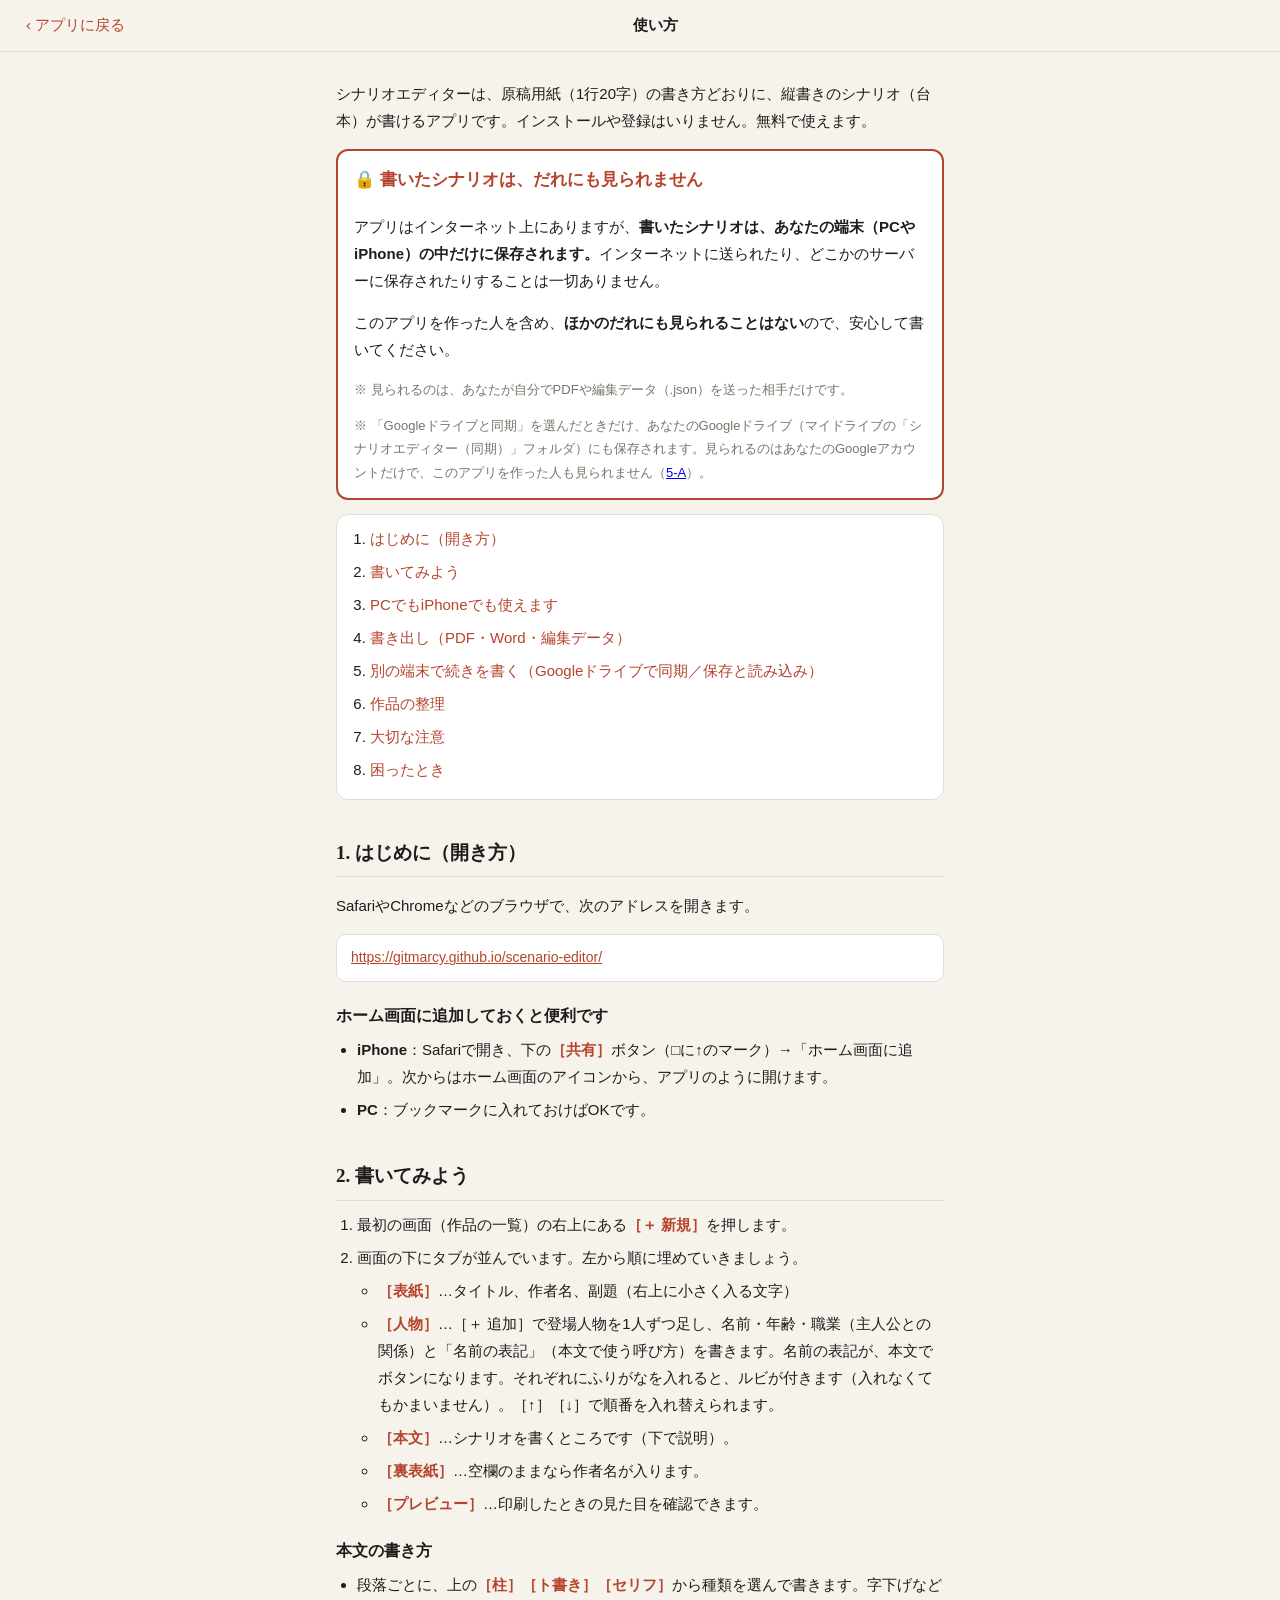
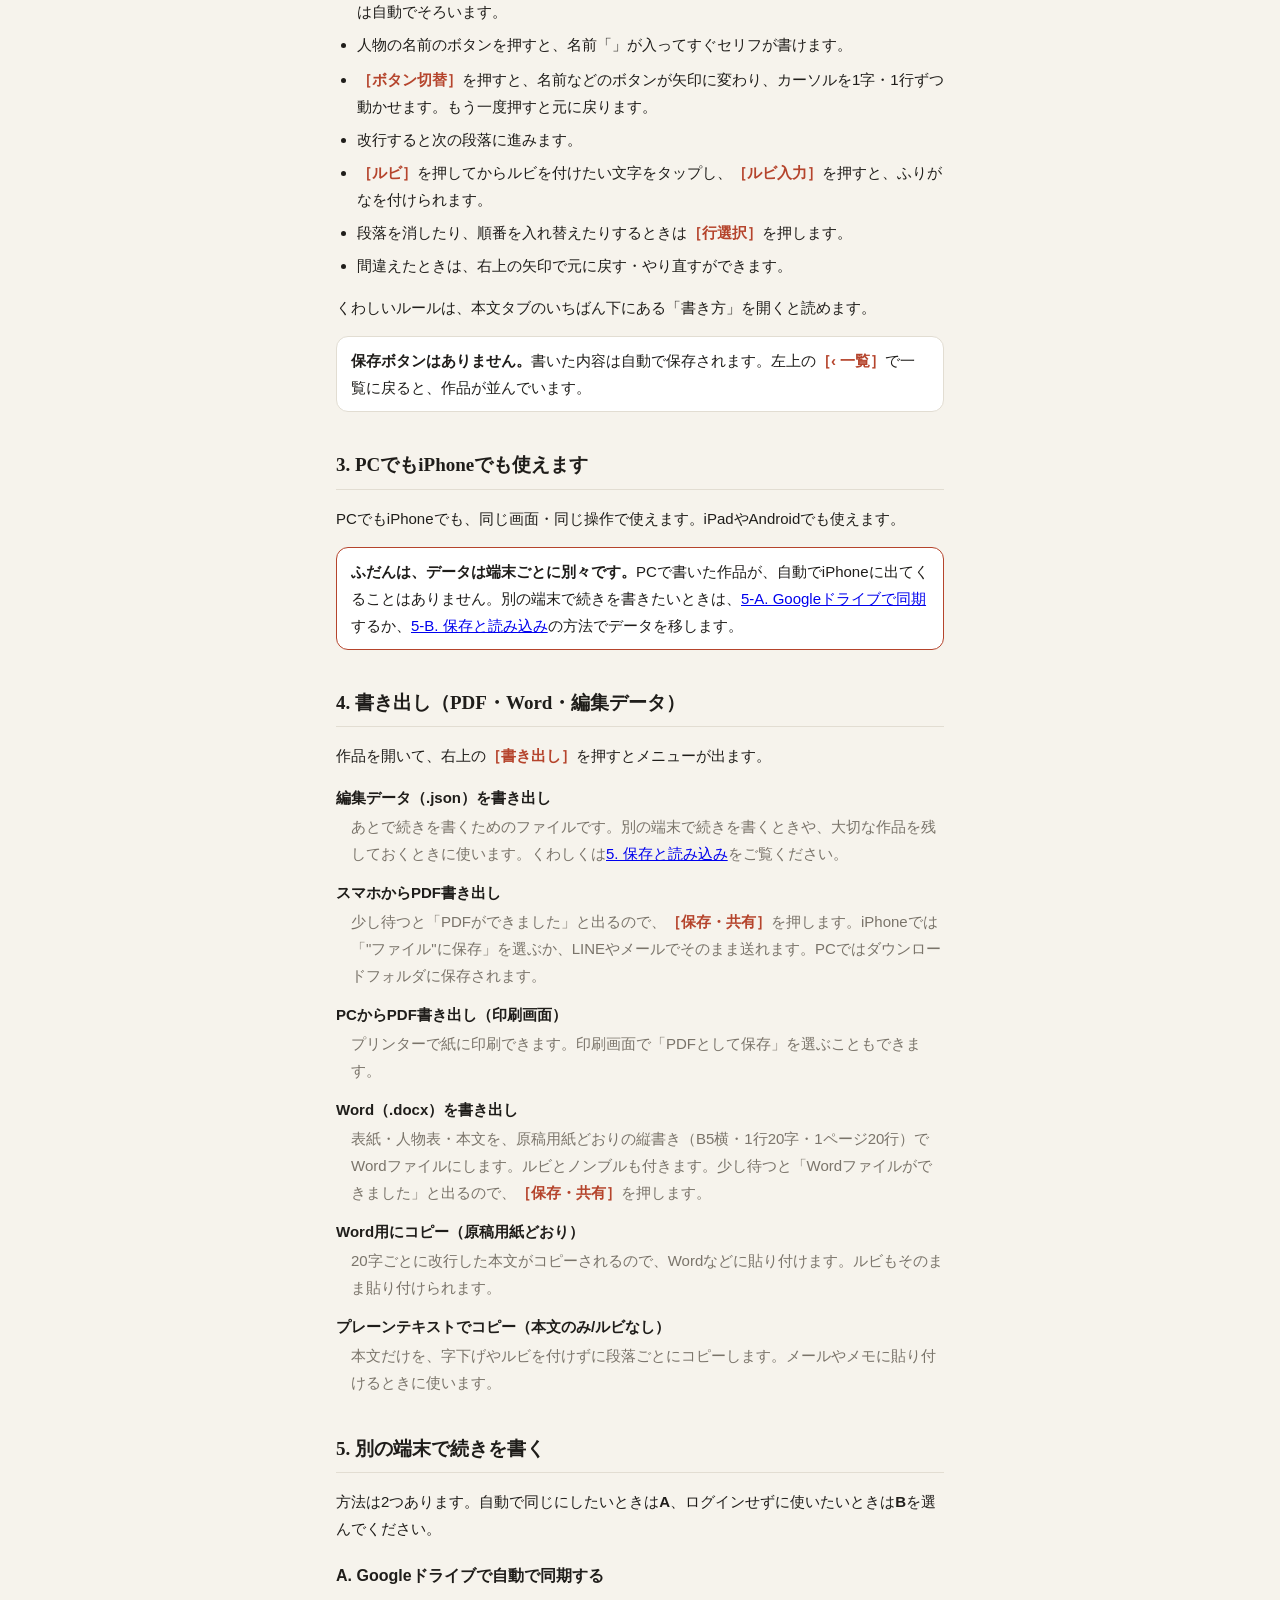
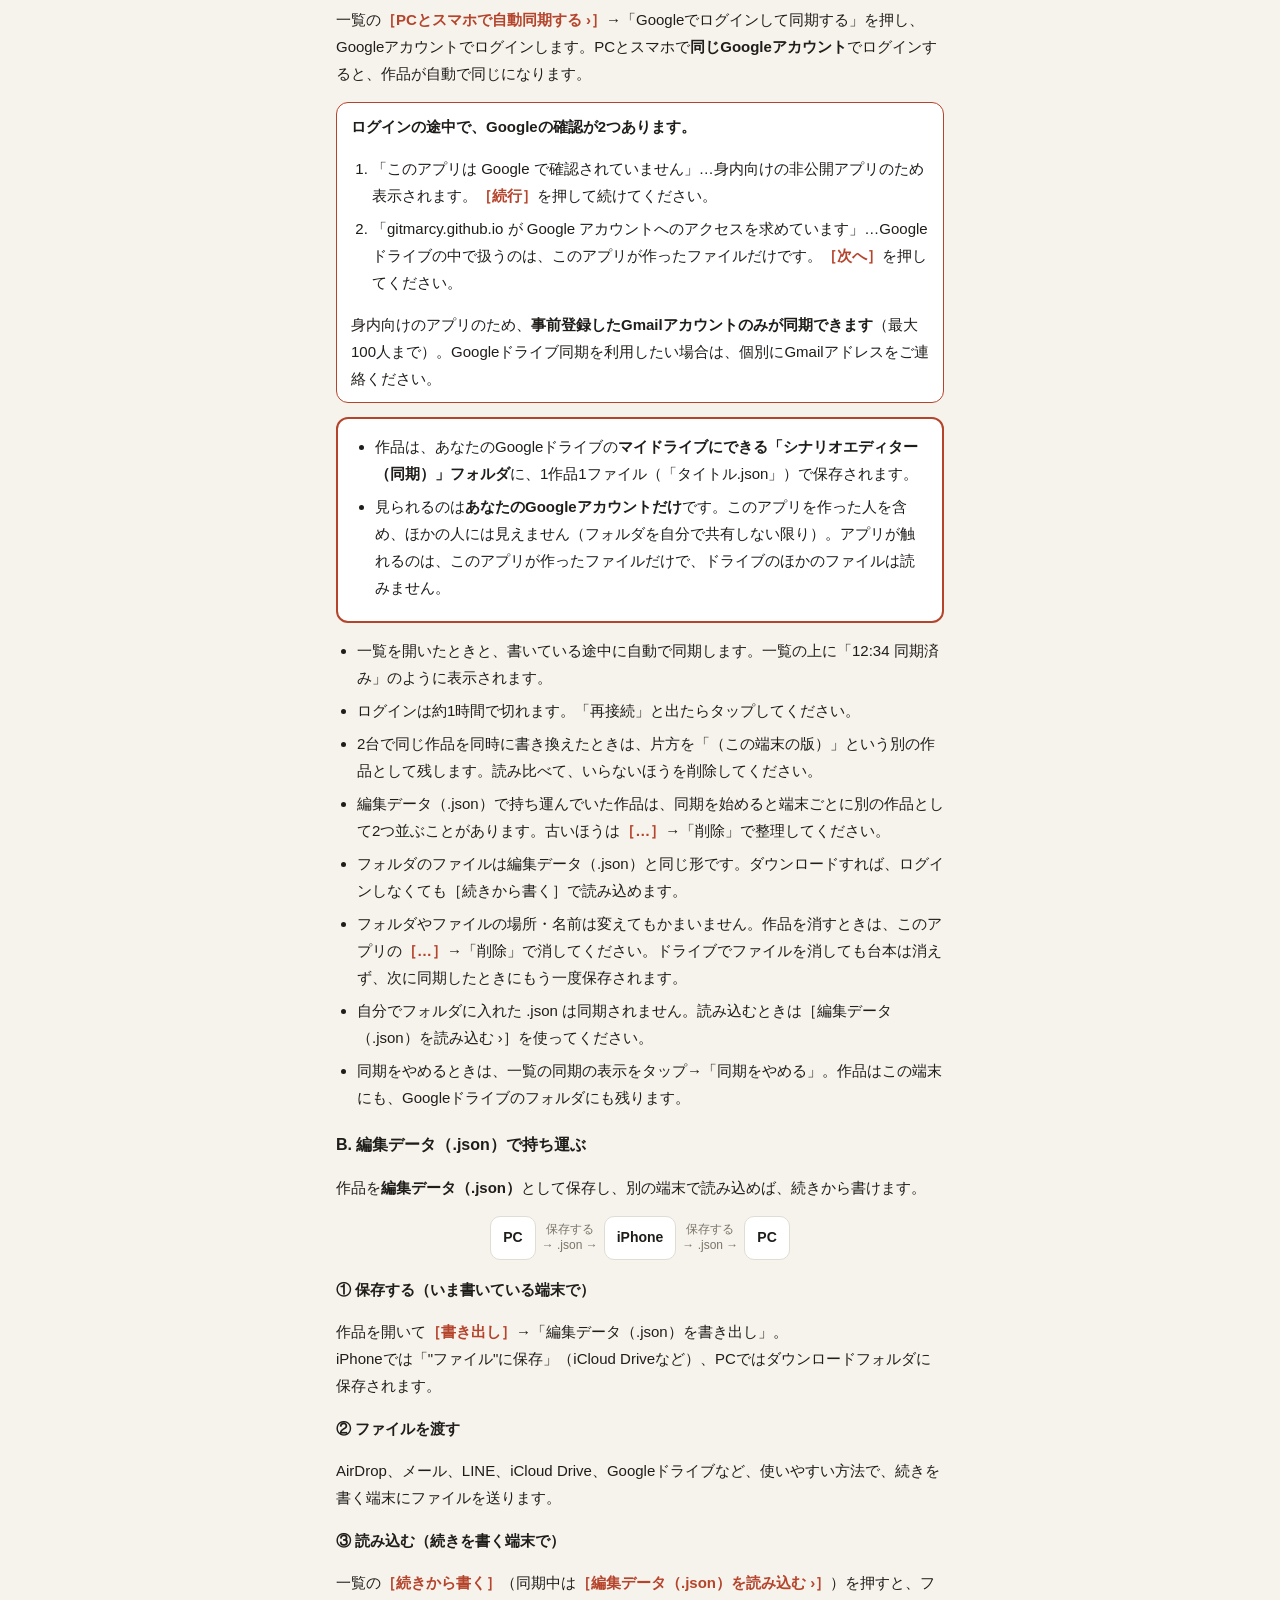
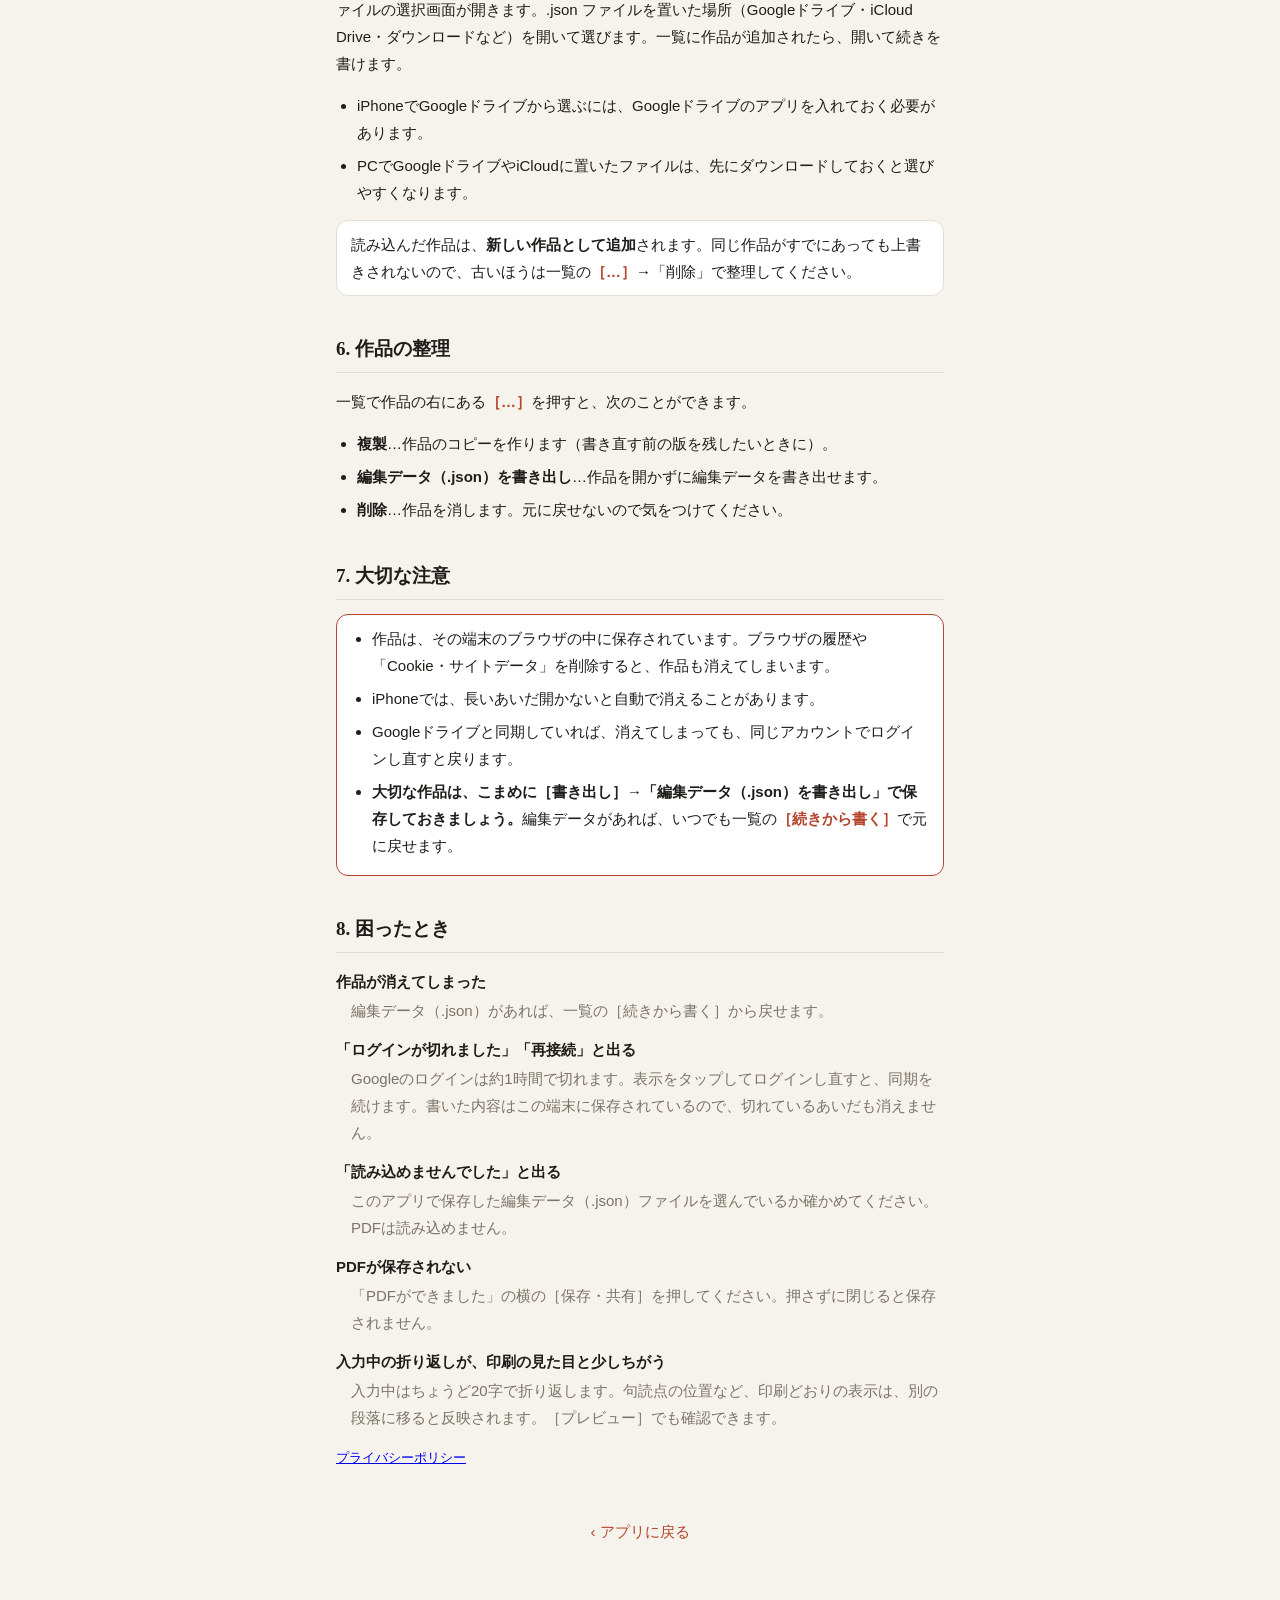
==== commit 45980381: "用紙をB5横にし、Word（.docx）の書き出しを足す PDF・印刷・プレビューの用紙をA4横からB5横にする。採寸はA4横のまま持ち、紙に出すときに縮める。 ［書き出し］に「Word（.docx）" ====
--- a/manual.html
+++ b/manual.html
@@ -121,6 +121,8 @@
   <dd>少し待つと「PDFができました」と出るので、<b class="k">［保存・共有］</b>を押します。iPhoneでは「"ファイル"に保存」を選ぶか、LINEやメールでそのまま送れます。PCではダウンロードフォルダに保存されます。</dd>
   <dt>PCからPDF書き出し（印刷画面）</dt>
   <dd>プリンターで紙に印刷できます。印刷画面で「PDFとして保存」を選ぶこともできます。</dd>
+  <dt>Word（.docx）を書き出し</dt>
+  <dd>表紙・人物表・本文を、原稿用紙どおりの縦書き（B5横・1行20字・1ページ20行）でWordファイルにします。ルビとノンブルも付きます。少し待つと「Wordファイルができました」と出るので、<b class="k">［保存・共有］</b>を押します。</dd>
   <dt>Word用にコピー（原稿用紙どおり）</dt>
   <dd>20字ごとに改行した本文がコピーされるので、Wordなどに貼り付けます。ルビもそのまま貼り付けられます。</dd>
   <dt>プレーンテキストでコピー（本文のみ/ルビなし）</dt>
--- a/style.css
+++ b/style.css
@@ -356,7 +356,7 @@
 .blk:focus-within .render { visibility: hidden; }
 .blk.t-none:focus-within .cells { box-shadow: inset 0 0 0 2px color-mix(in srgb, var(--accent) 40%, transparent); }
 
-/* 半ページ（10行）ごとの区切り。実線はA4の紙の変わり目 */
+/* 半ページ（10行）ごとの区切り。実線はB5の紙の変わり目 */
 .marks { position: absolute; inset: 0; pointer-events: none; }
 .pmark { position: absolute; left: 0; right: 0; border-top: 1.5px dashed var(--accent); }
 .pmark.sheet { border-top-style: solid; }
@@ -422,28 +422,29 @@
 }
 
 /* ---------- 原稿用紙（mm単位。画面・印刷共通） ---------- */
-.sheet, .half { position: relative; background: #fff; color: #111; font-family: var(--paper-font); }
+/* --u＝採寸（A4横）の1mm。B5横に縮めて出す（render.js の SCALE と同じ） */
+.sheet, .half { --u: calc(257mm / 297); position: relative; background: #fff; color: #111; font-family: var(--paper-font); }
 .cell {
-  position: absolute; width: 11.4mm; height: 7.1mm;
+  position: absolute; width: calc(11.4 * var(--u)); height: calc(7.1 * var(--u));
   writing-mode: vertical-rl; text-orientation: mixed;
-  line-height: 11.4mm; font-size: 4.6mm; text-align: center;
+  line-height: calc(11.4 * var(--u)); font-size: calc(4.6 * var(--u)); text-align: center;
 }
 .ruby {
-  position: absolute; width: 2.3mm; height: 2.3mm;
+  position: absolute; width: calc(2.3 * var(--u)); height: calc(2.3 * var(--u));
   writing-mode: vertical-rl; text-orientation: mixed;
-  line-height: 2.3mm; font-size: 2.3mm; white-space: nowrap;
+  line-height: calc(2.3 * var(--u)); font-size: calc(2.3 * var(--u)); white-space: nowrap;
 }
 .nombre {
   position: absolute; left: 0; width: 100%;
-  font-size: 3.6mm; line-height: 3.6mm; text-align: center;
+  font-size: calc(3.6 * var(--u)); line-height: calc(3.6 * var(--u)); text-align: center;
 }
 .grid {
   position: absolute; left: 0;
-  border: 0.25mm solid var(--grid-line);
+  border: calc(0.25 * var(--u)) solid var(--grid-line);
   background-image:
-    linear-gradient(to right, var(--grid-line) 0.2mm, transparent 0.2mm),
-    linear-gradient(to bottom, var(--grid-line) 0.2mm, transparent 0.2mm);
-  background-position: -0.25mm -0.25mm;
+    linear-gradient(to right, var(--grid-line) calc(0.2 * var(--u)), transparent calc(0.2 * var(--u))),
+    linear-gradient(to bottom, var(--grid-line) calc(0.2 * var(--u)), transparent calc(0.2 * var(--u)));
+  background-position: calc(-0.25 * var(--u)) calc(-0.25 * var(--u));
 }
 
 /* ---------- ダイアログ・通知 ---------- */
@@ -531,11 +532,11 @@
 
 /* ---------- 印刷 ---------- */
 #print-root { display: none; }
-@page { size: A4 landscape; margin: 0; }
+@page { size: B5 landscape; margin: 0; }
 @media print {
   body { background: #fff; }
   body > *:not(#print-root) { display: none !important; }
   #print-root { display: block; }
-  #print-root .sheet { height: 209mm; overflow: hidden; break-after: page; page-break-after: always; }
+  #print-root .sheet { height: 181mm; overflow: hidden; break-after: page; page-break-after: always; }
   #print-root .sheet:last-child { break-after: auto; page-break-after: auto; }
 }
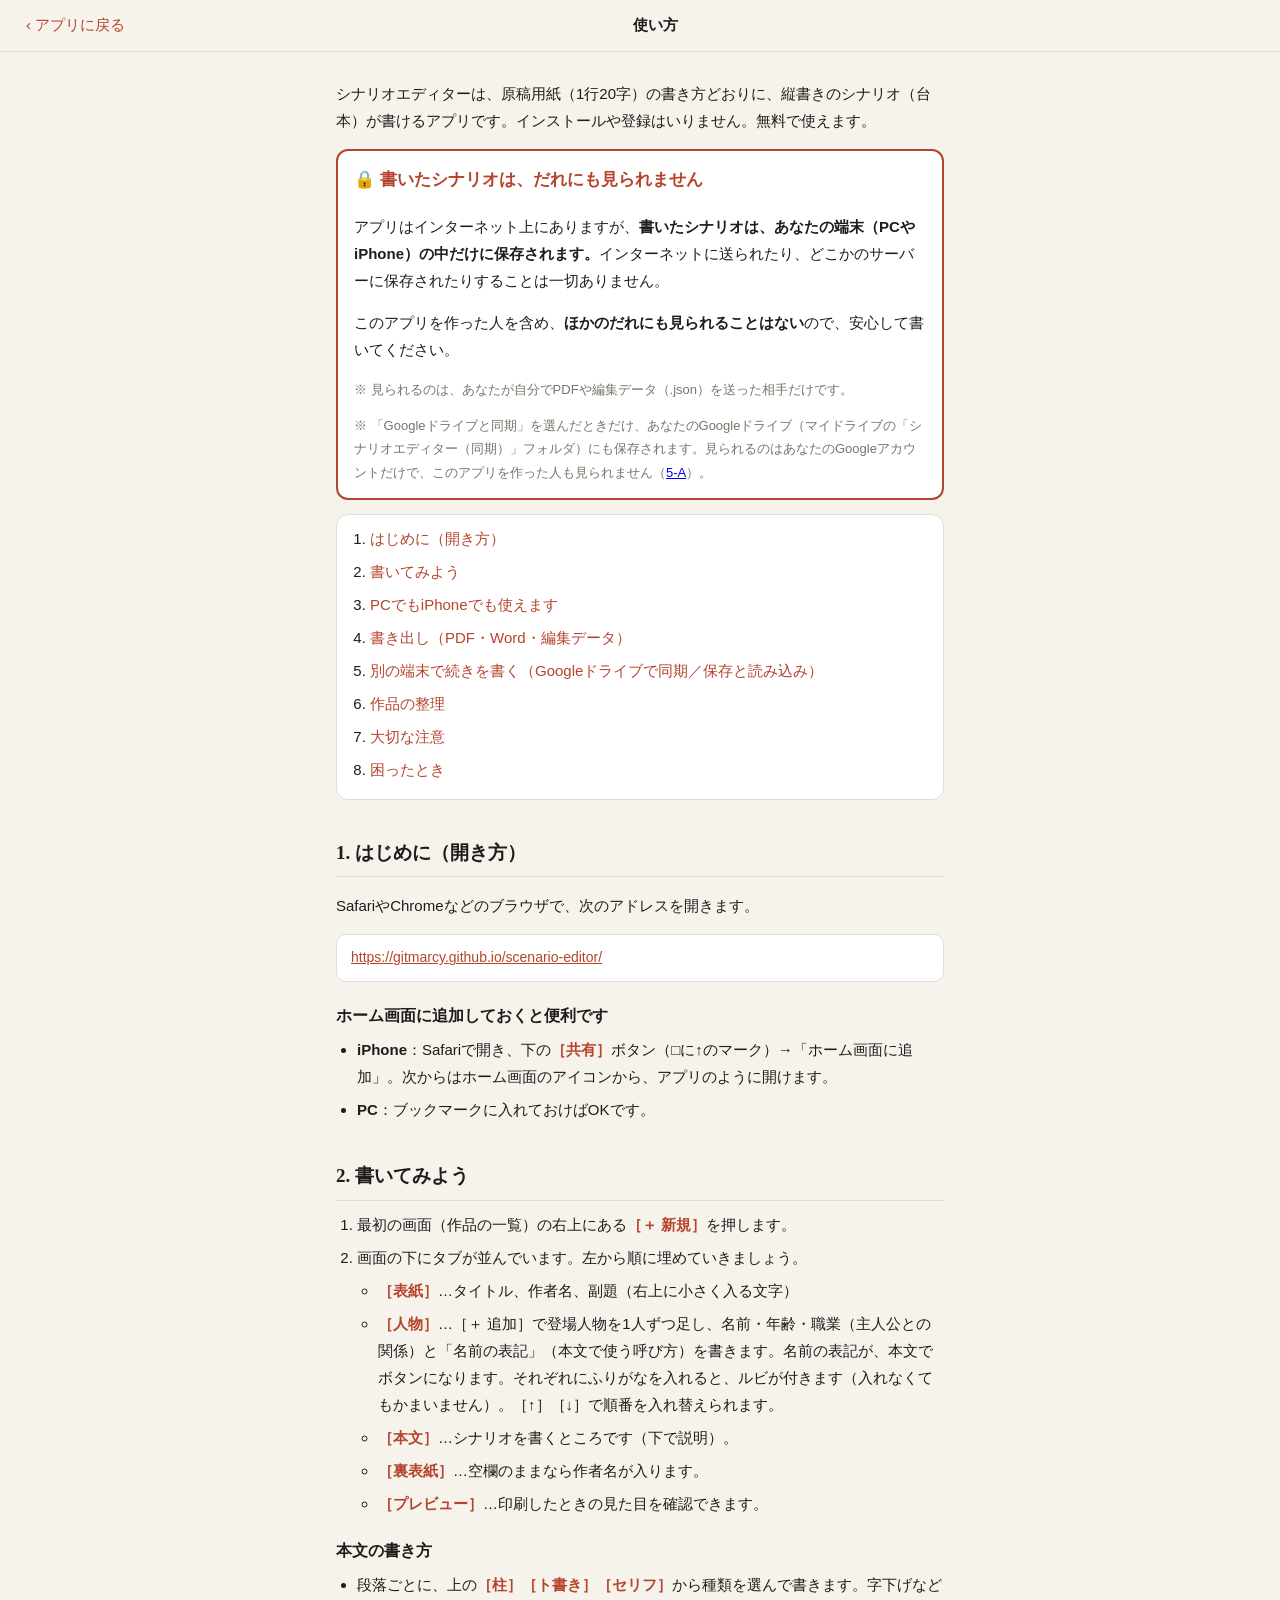
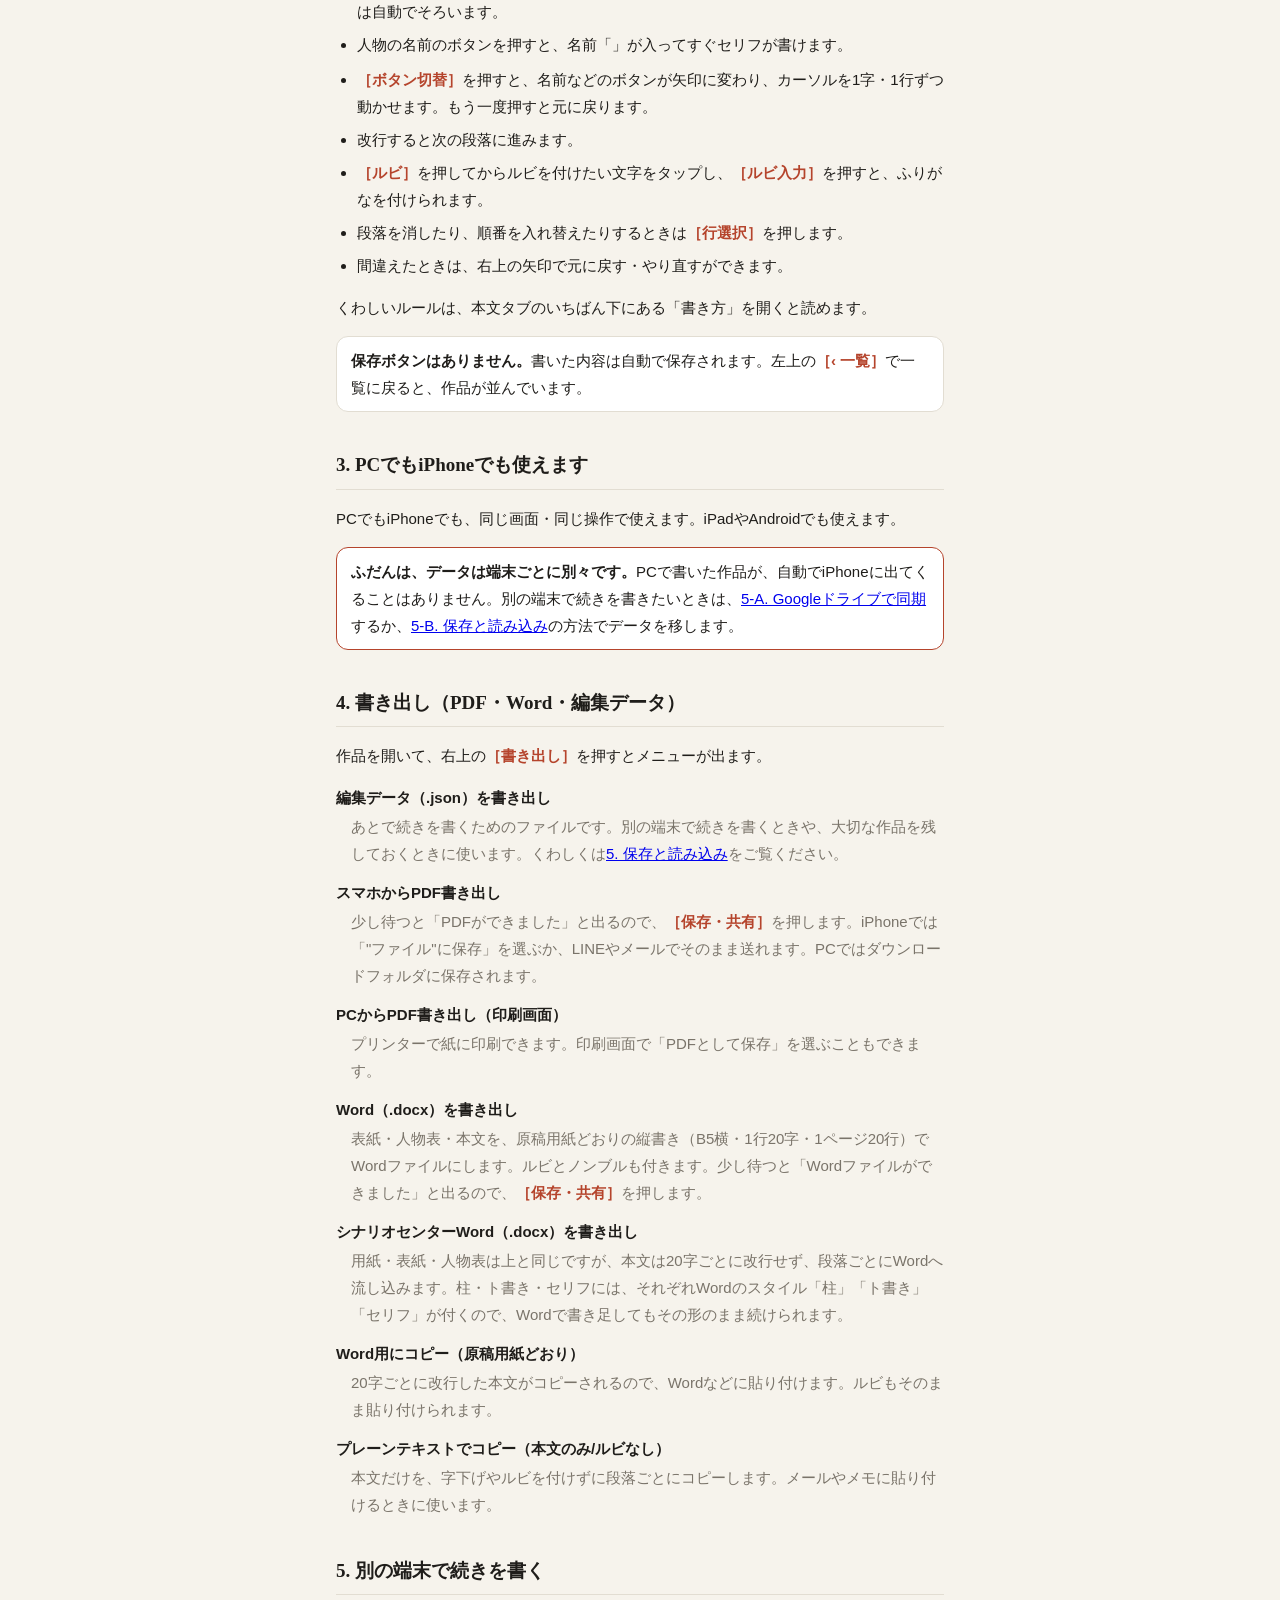
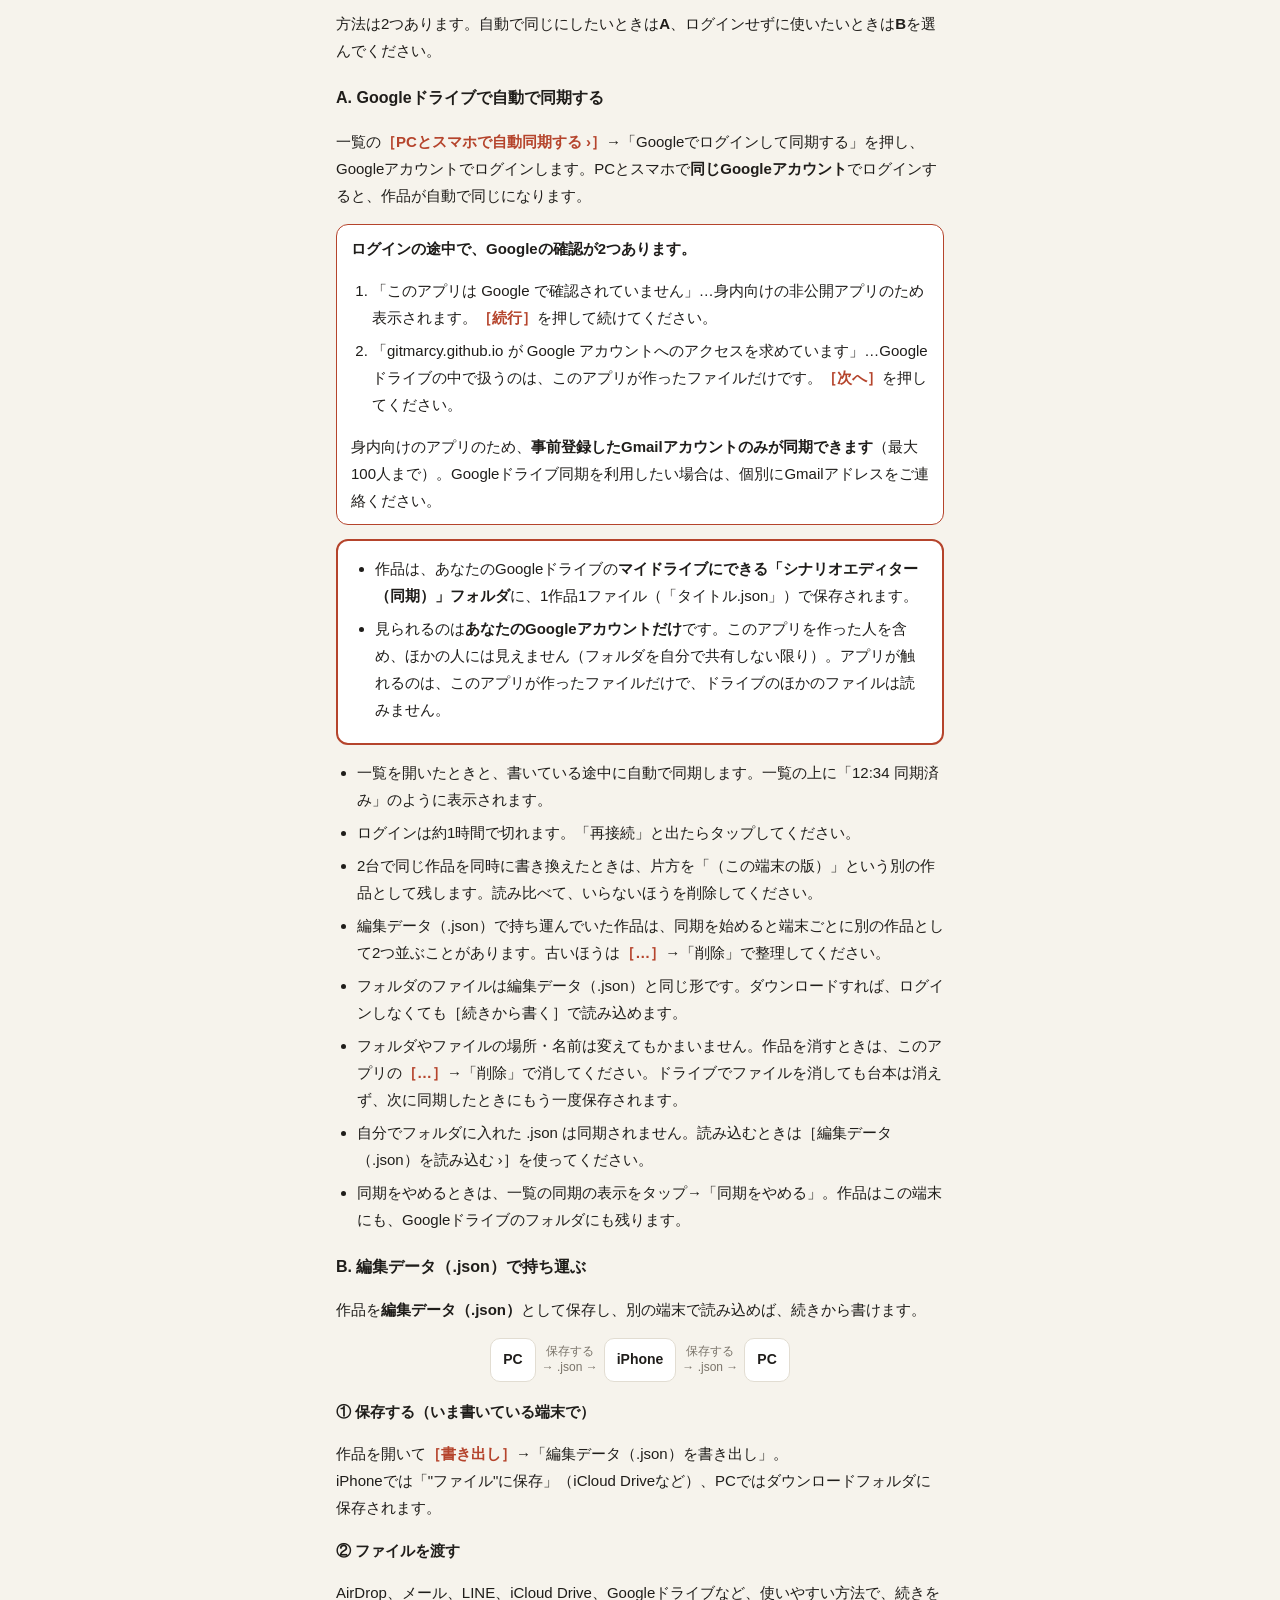
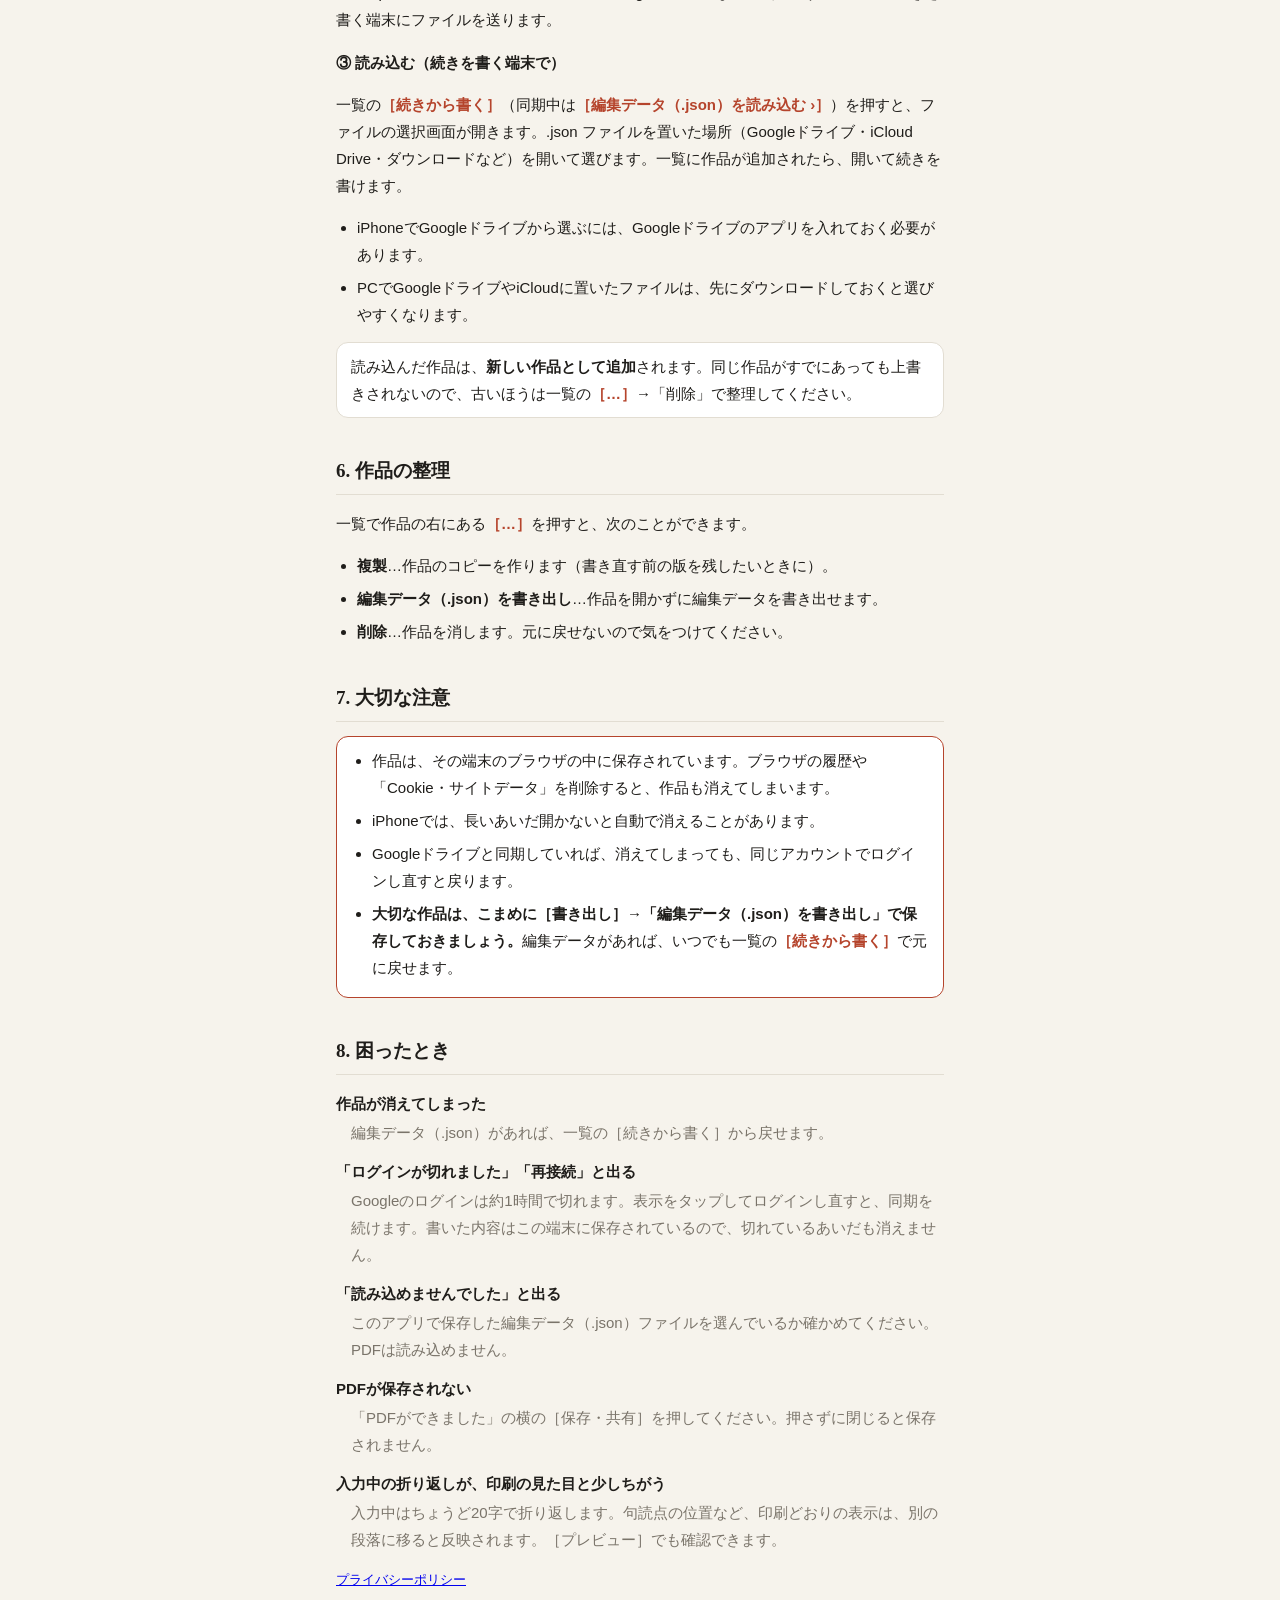
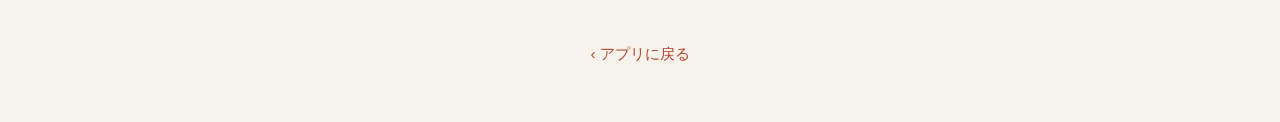
==== commit 3d2798d6: "「シナリオセンターWord（.docx）を書き出し」を足す 今のWord書き出しはそのまま残し、検証用に別の書き出しを足す。 本文は20字ごとに改行せず、1段落をWordの1段落にして流し込む（折り返" ====
--- a/manual.html
+++ b/manual.html
@@ -123,6 +123,8 @@
   <dd>プリンターで紙に印刷できます。印刷画面で「PDFとして保存」を選ぶこともできます。</dd>
   <dt>Word（.docx）を書き出し</dt>
   <dd>表紙・人物表・本文を、原稿用紙どおりの縦書き（B5横・1行20字・1ページ20行）でWordファイルにします。ルビとノンブルも付きます。少し待つと「Wordファイルができました」と出るので、<b class="k">［保存・共有］</b>を押します。</dd>
+  <dt>シナリオセンターWord（.docx）を書き出し</dt>
+  <dd>用紙・表紙・人物表は上と同じですが、本文は20字ごとに改行せず、段落ごとにWordへ流し込みます。柱・ト書き・セリフには、それぞれWordのスタイル「柱」「ト書き」「セリフ」が付くので、Wordで書き足してもその形のまま続けられます。</dd>
   <dt>Word用にコピー（原稿用紙どおり）</dt>
   <dd>20字ごとに改行した本文がコピーされるので、Wordなどに貼り付けます。ルビもそのまま貼り付けられます。</dd>
   <dt>プレーンテキストでコピー（本文のみ/ルビなし）</dt>
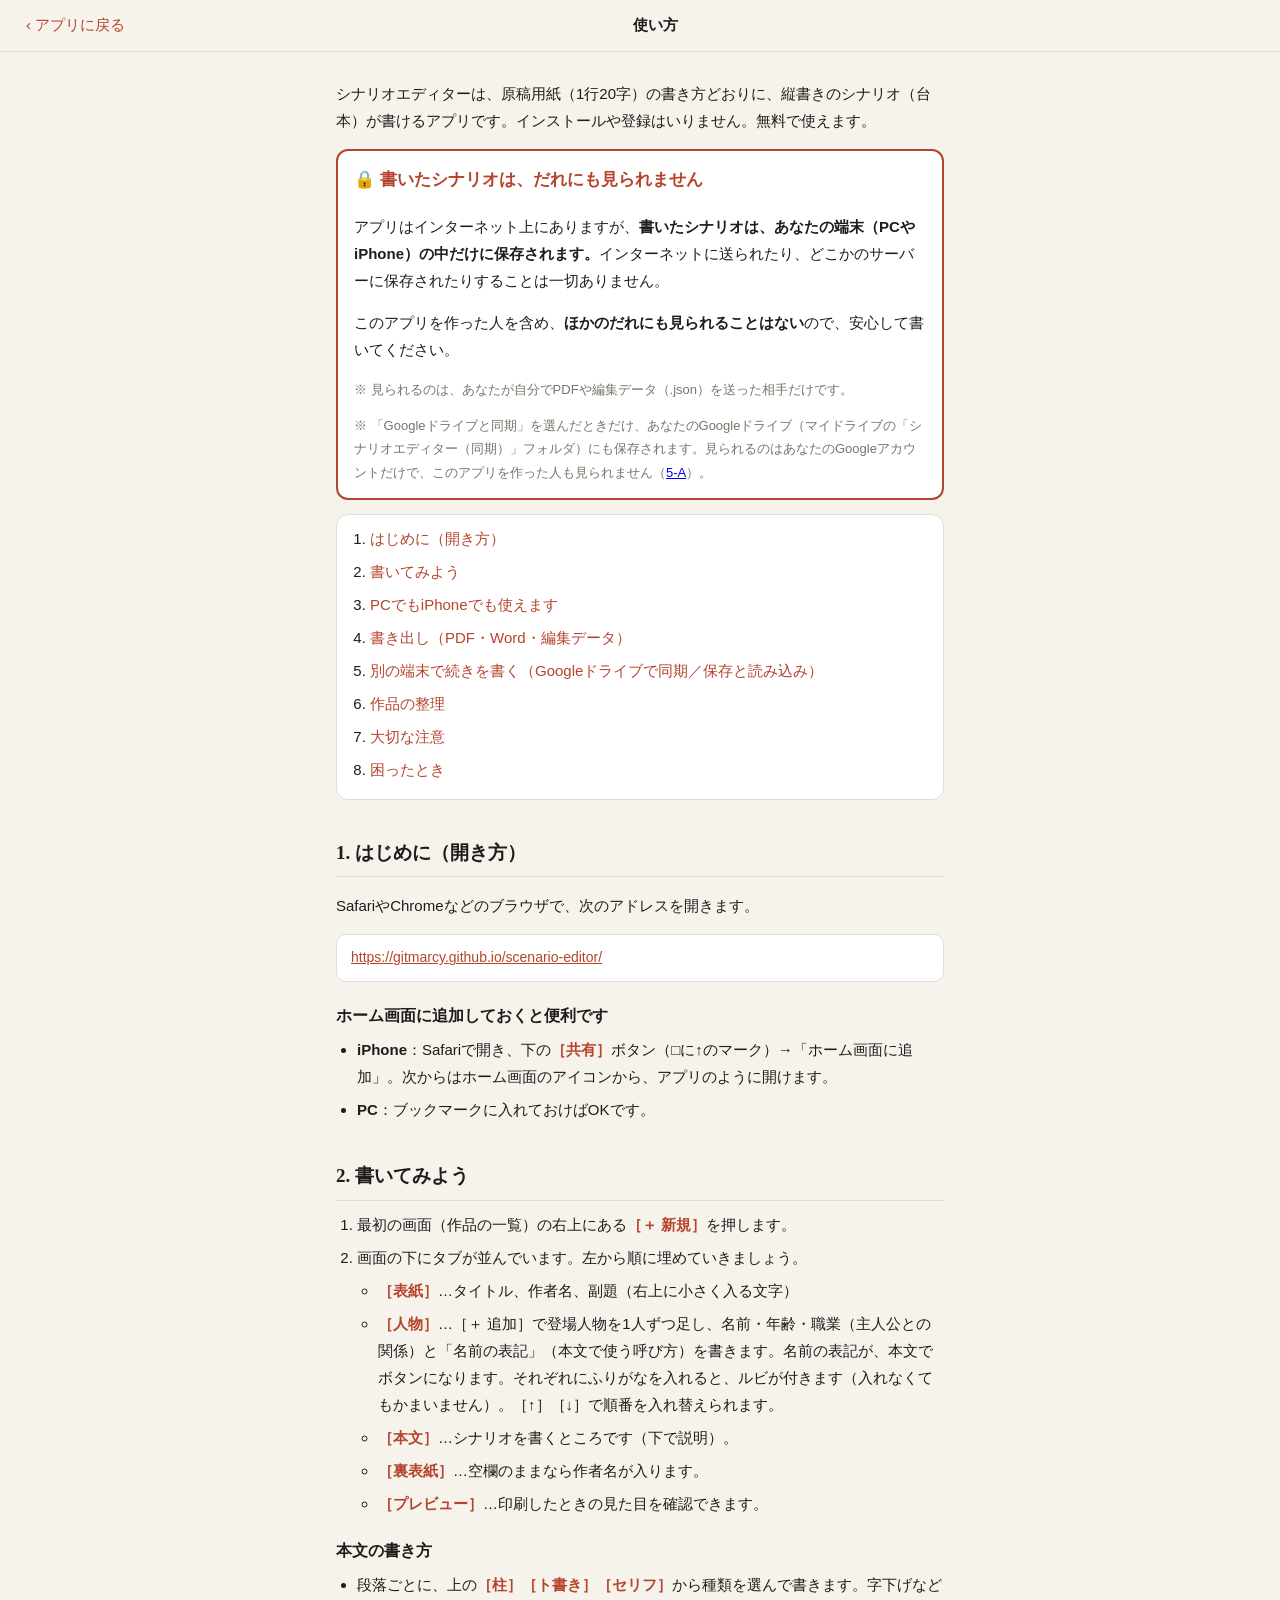
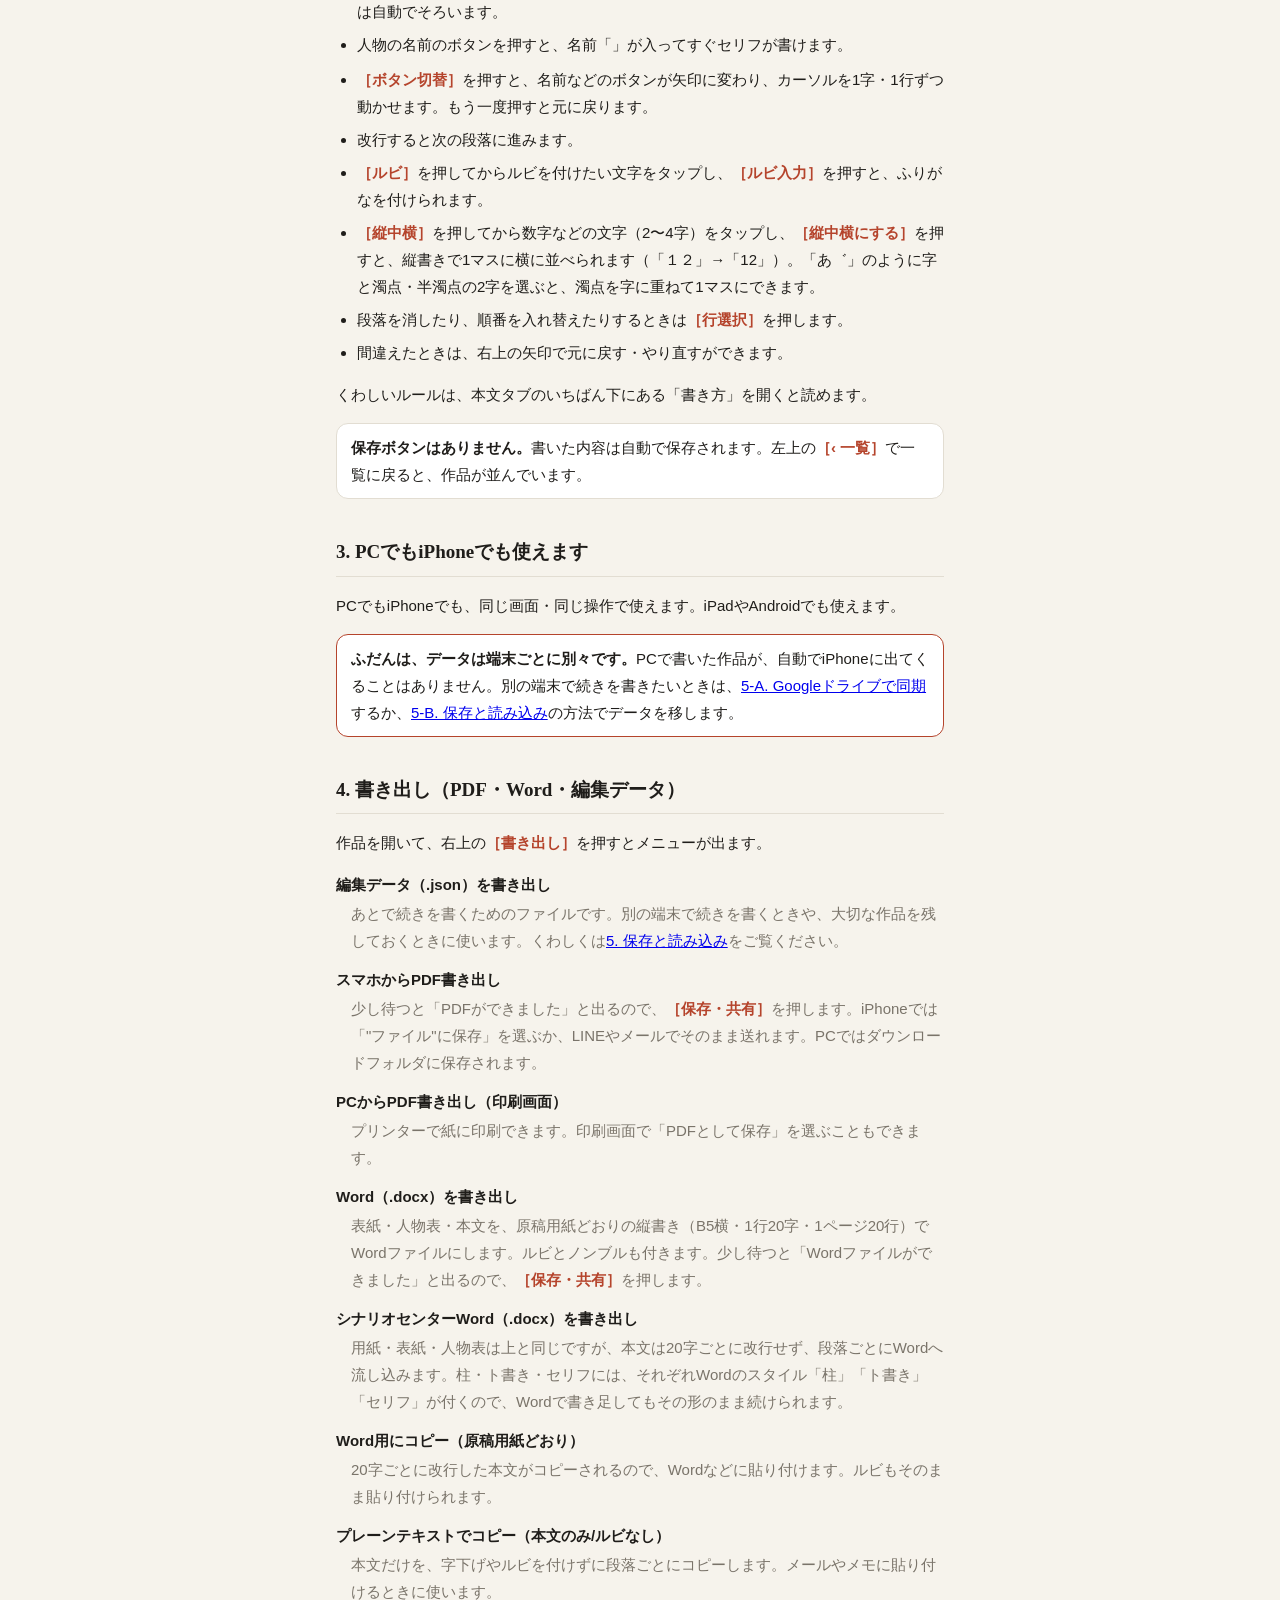
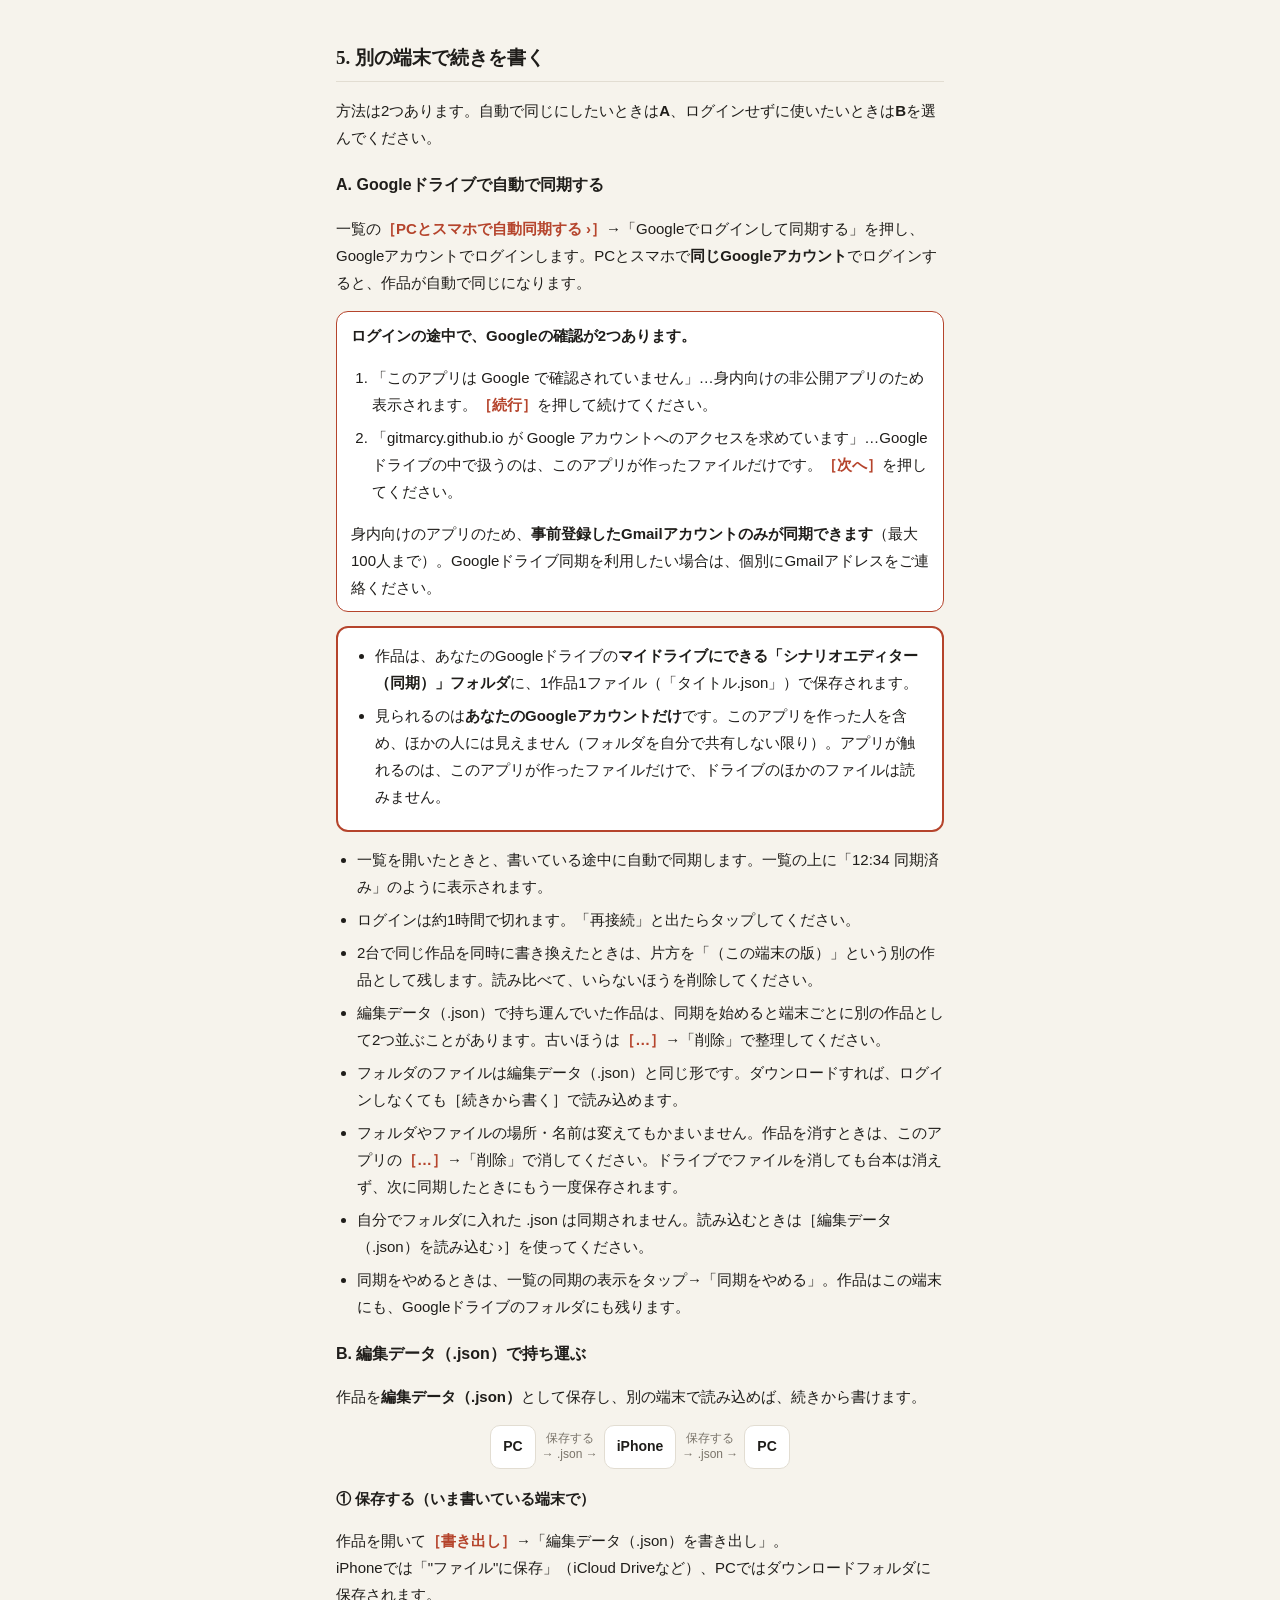
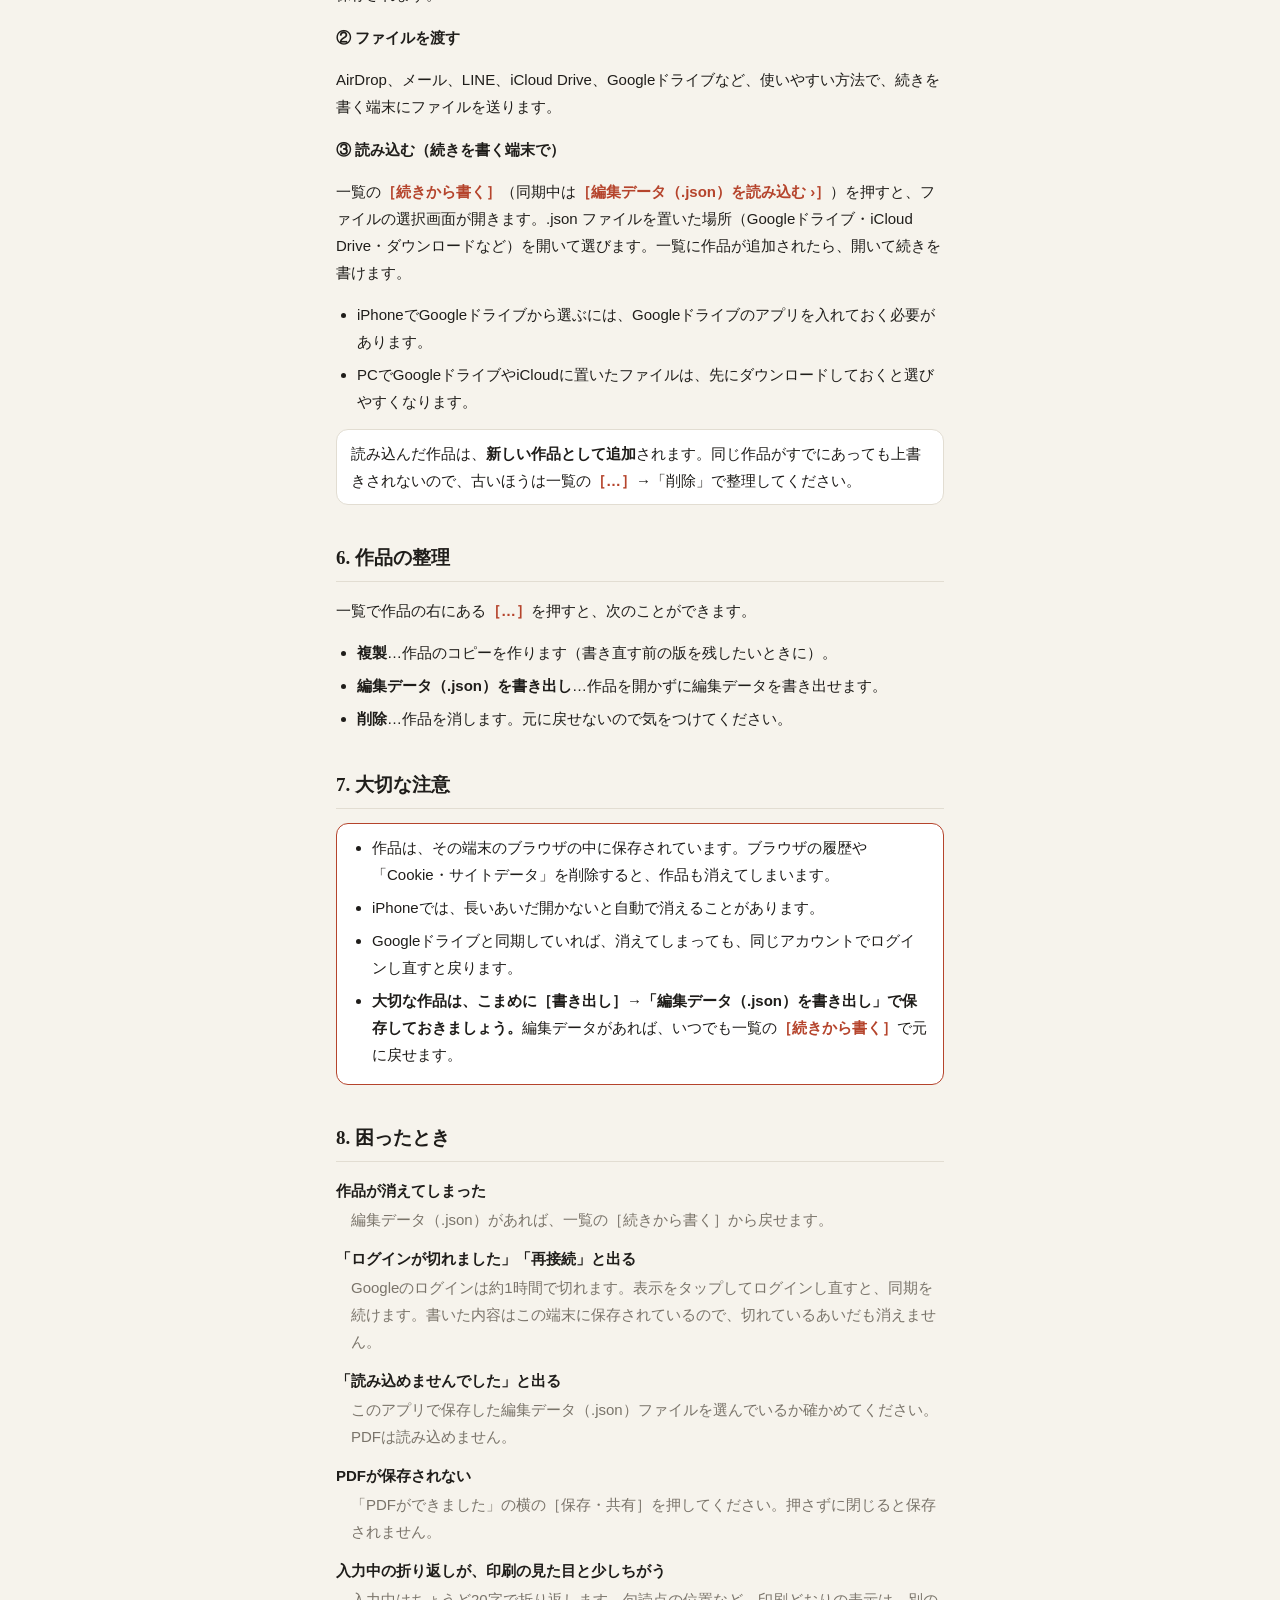
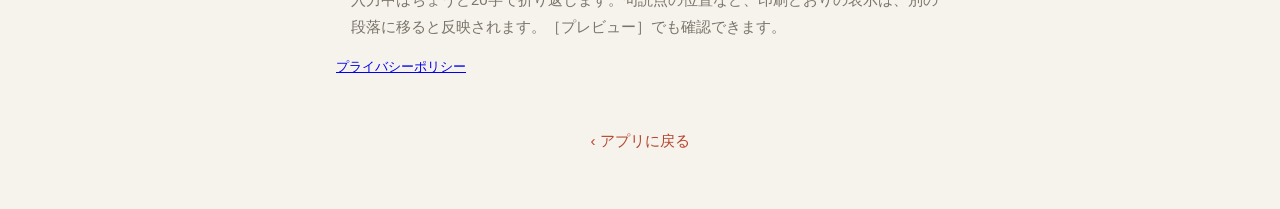
==== commit f4e971f1: "本文で縦中横を使えるようにする 編集画面の［ルビ］の左に［縦中横］を足す。ルビと同じように文字をタップして選び、 ［縦中横にする］で選んだ数字・英字・記号（2〜4字）を半角にして ^12^ にし、1マ" ====
--- a/manual.html
+++ b/manual.html
@@ -97,6 +97,7 @@
   <li><b class="k">［ボタン切替］</b>を押すと、名前などのボタンが矢印に変わり、カーソルを1字・1行ずつ動かせます。もう一度押すと元に戻ります。</li>
   <li>改行すると次の段落に進みます。</li>
   <li><b class="k">［ルビ］</b>を押してからルビを付けたい文字をタップし、<b class="k">［ルビ入力］</b>を押すと、ふりがなを付けられます。</li>
+  <li><b class="k">［縦中横］</b>を押してから数字などの文字（2〜4字）をタップし、<b class="k">［縦中横にする］</b>を押すと、縦書きで1マスに横に並べられます（「１２」→「12」）。「あ゛」のように字と濁点・半濁点の2字を選ぶと、濁点を字に重ねて1マスにできます。</li>
   <li>段落を消したり、順番を入れ替えたりするときは<b class="k">［行選択］</b>を押します。</li>
   <li>間違えたときは、右上の矢印で元に戻す・やり直すができます。</li>
 </ul>
--- a/style.css
+++ b/style.css
@@ -325,6 +325,8 @@
   display: flex; justify-content: space-around; align-items: flex-end;
 }
 .render .rt > span { font-size: .42em; line-height: 1; } /* RUBY_SIZE（app.js）と合わせる */
+/* 縦中横は1マスに横に並べる。3字以上は字を小さくする（app.js の charHtml） */
+.render .tcy { display: inline-block; width: 1em; text-align: center; white-space: nowrap; letter-spacing: 0; }
 /* セリフの「。」」の「。」（app.js の kutenWarnings） */
 .render .kuten-warn {
   display: inline-block; width: 1em; height: var(--lh); vertical-align: top;
@@ -429,6 +431,7 @@
   writing-mode: vertical-rl; text-orientation: mixed;
   line-height: calc(11.4 * var(--u)); font-size: calc(4.6 * var(--u)); text-align: center;
 }
+.cell.tcy { text-combine-upright: all; -webkit-text-combine: horizontal; }
 .ruby {
   position: absolute; width: calc(2.3 * var(--u)); height: calc(2.3 * var(--u));
   writing-mode: vertical-rl; text-orientation: mixed;
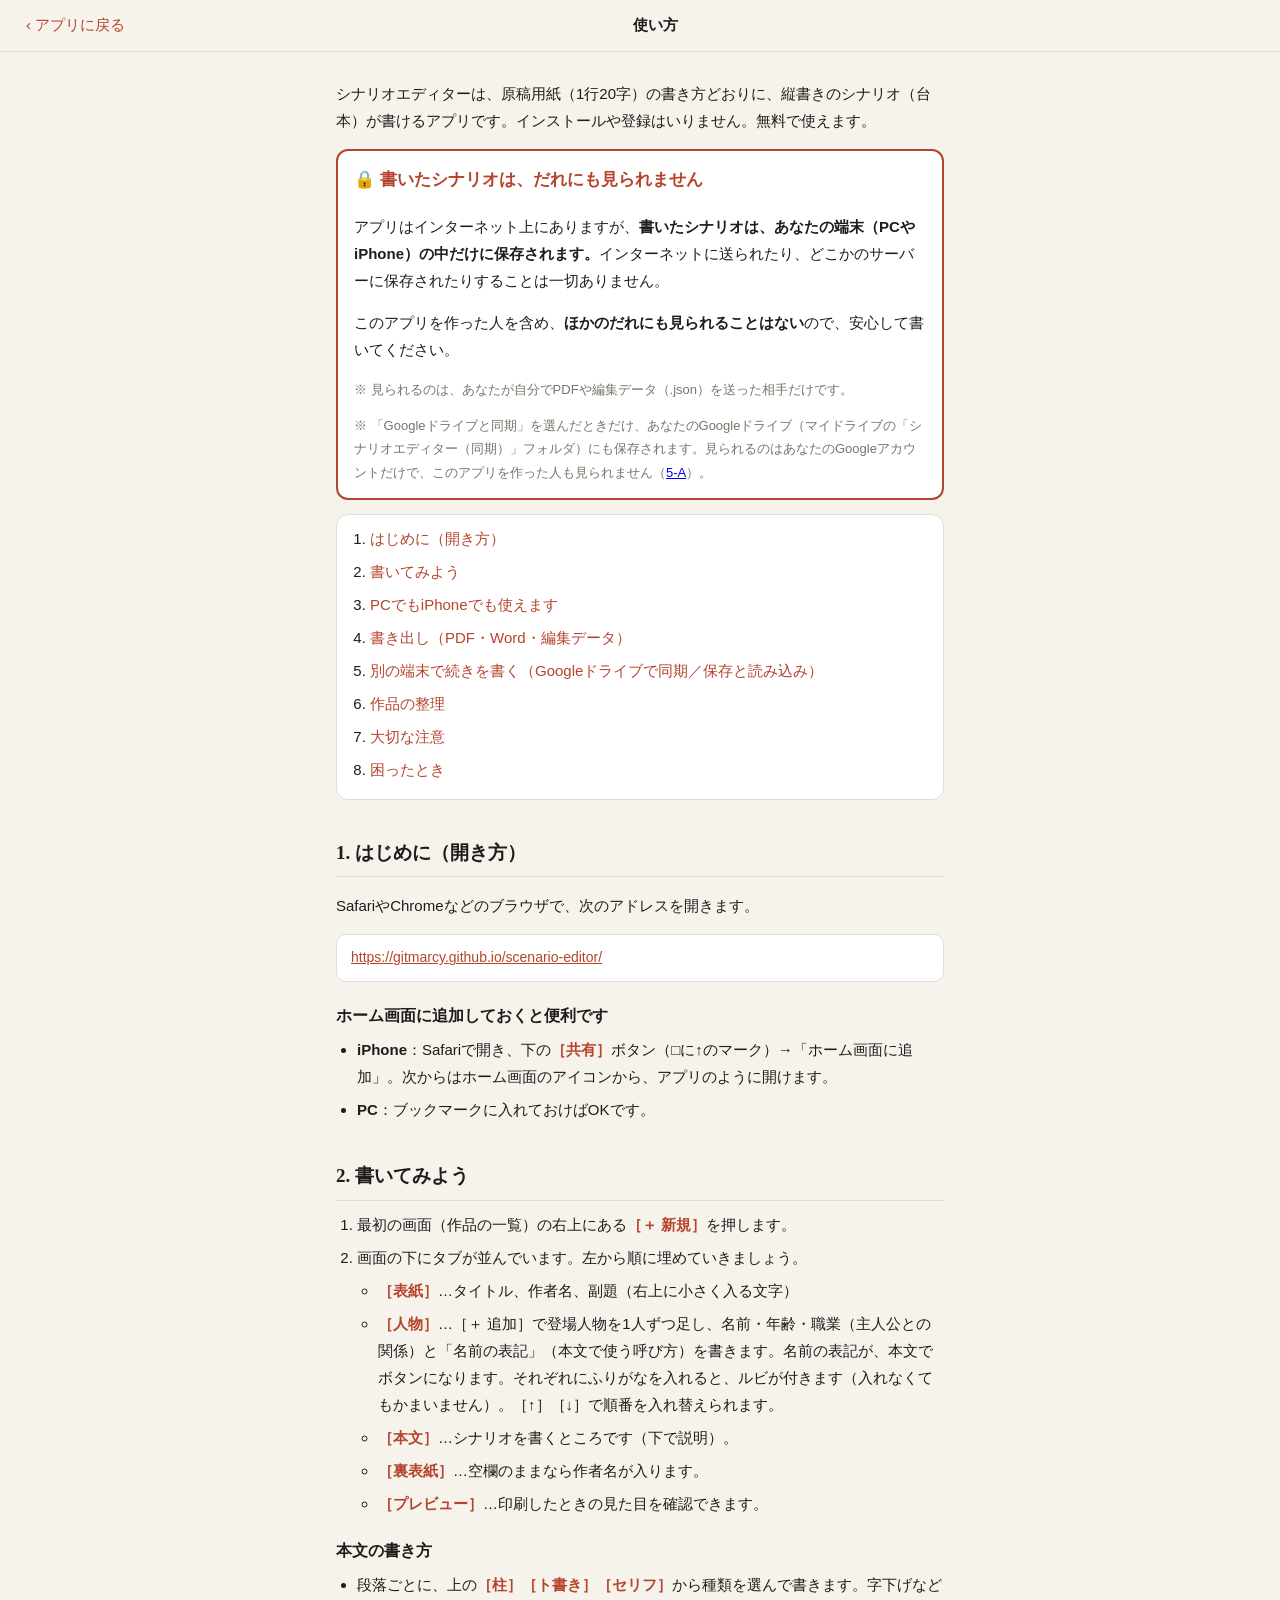
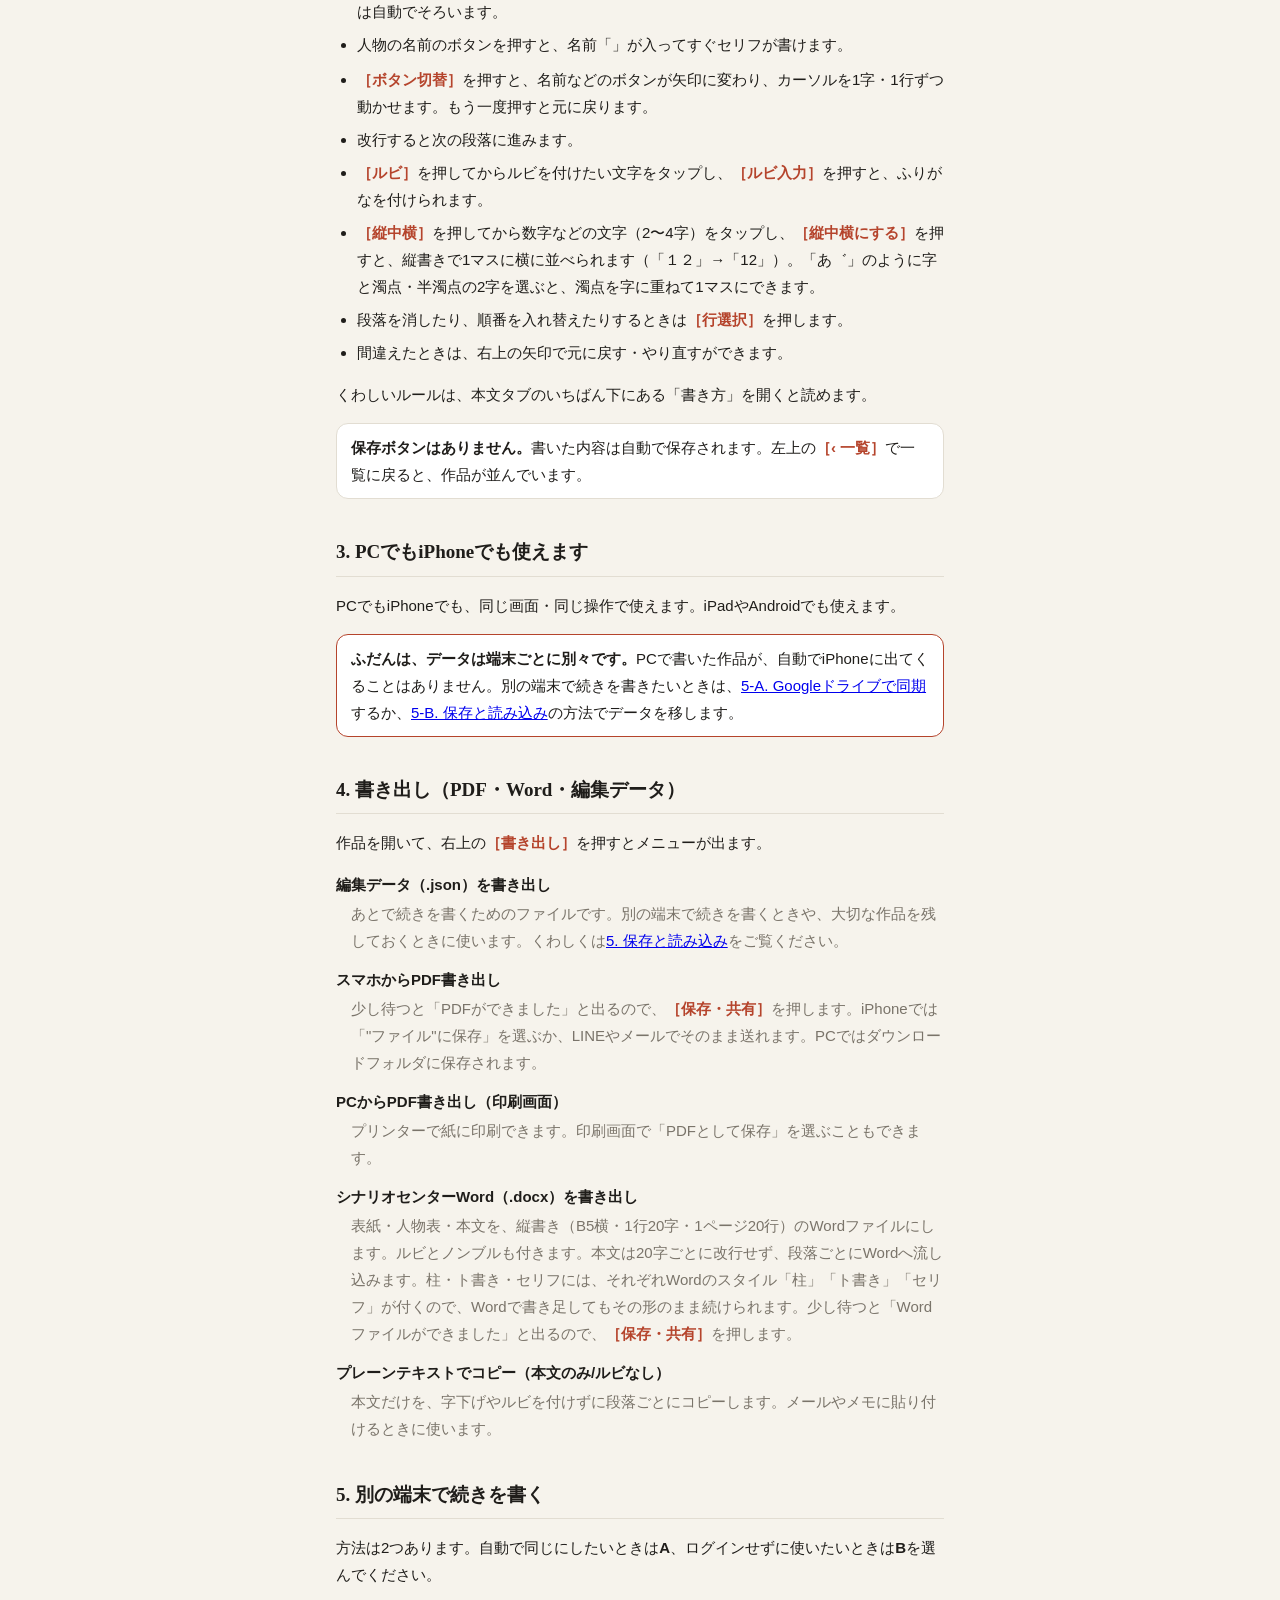
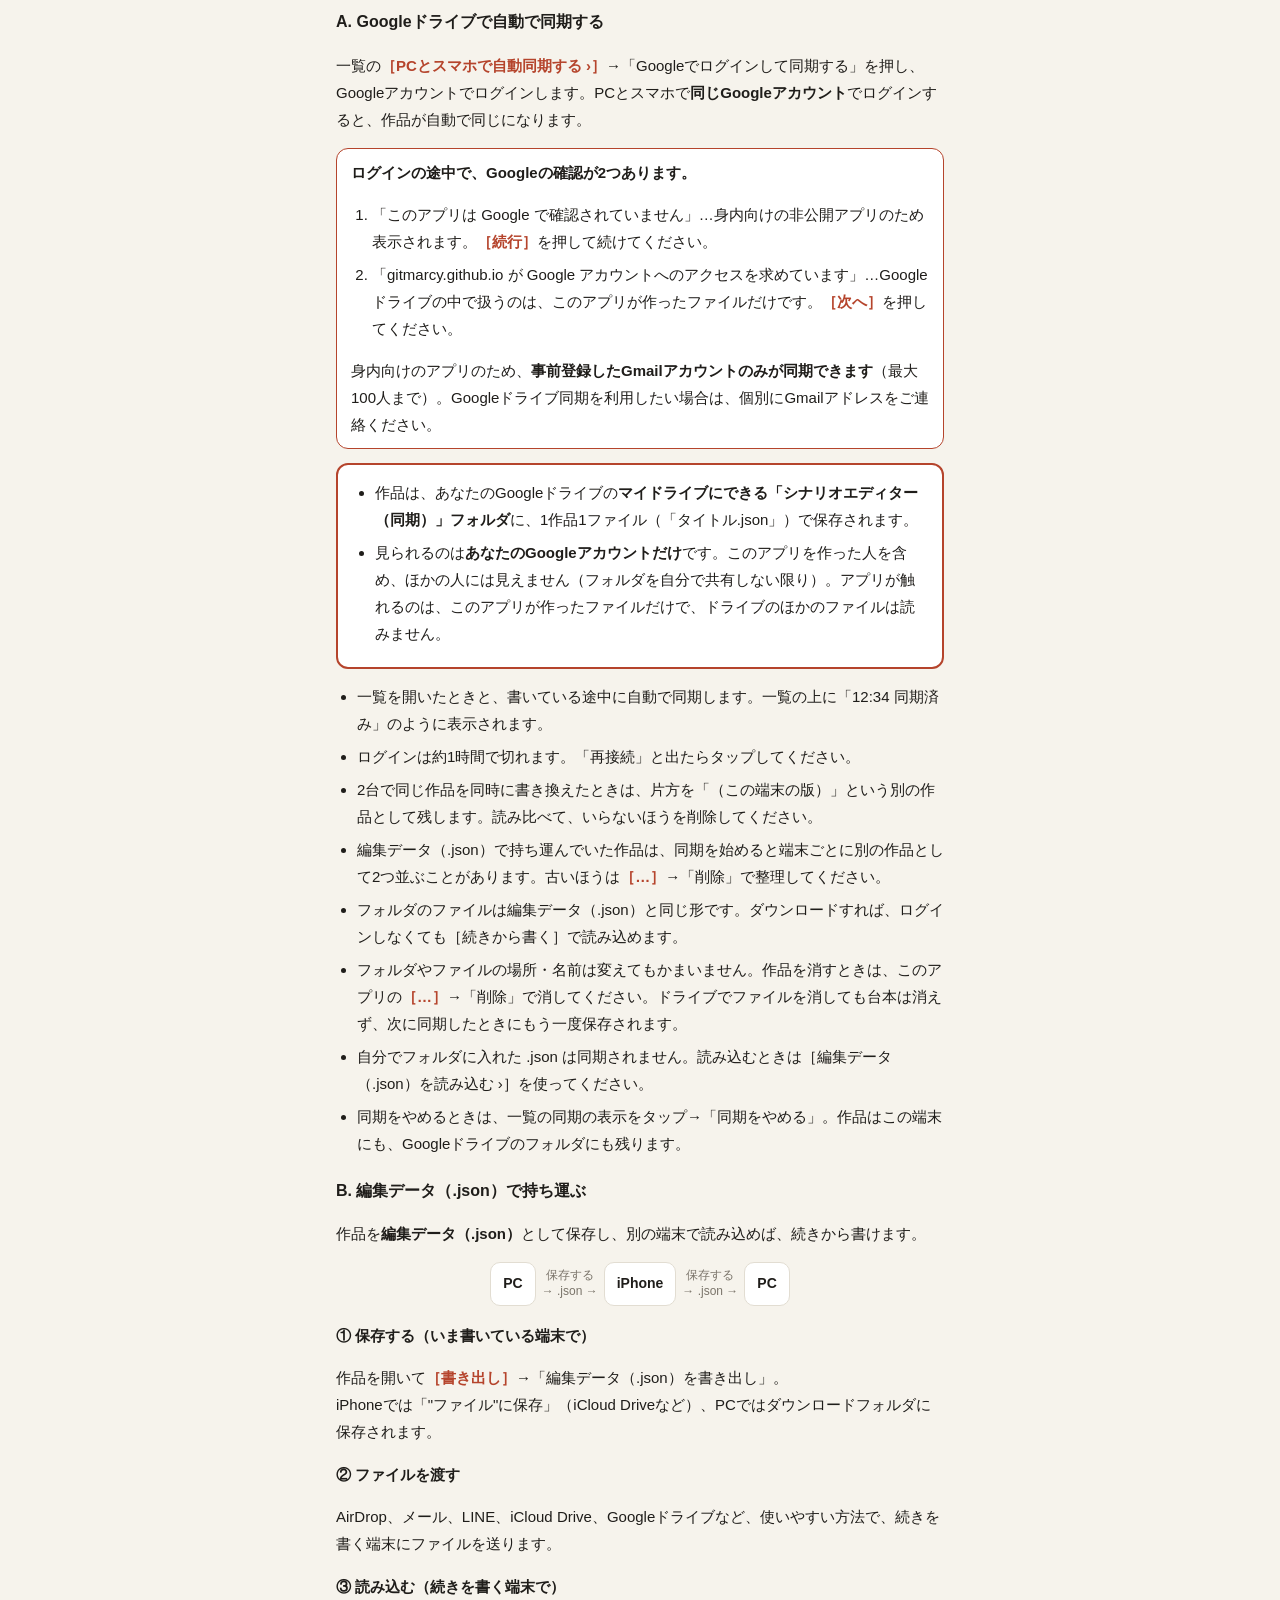
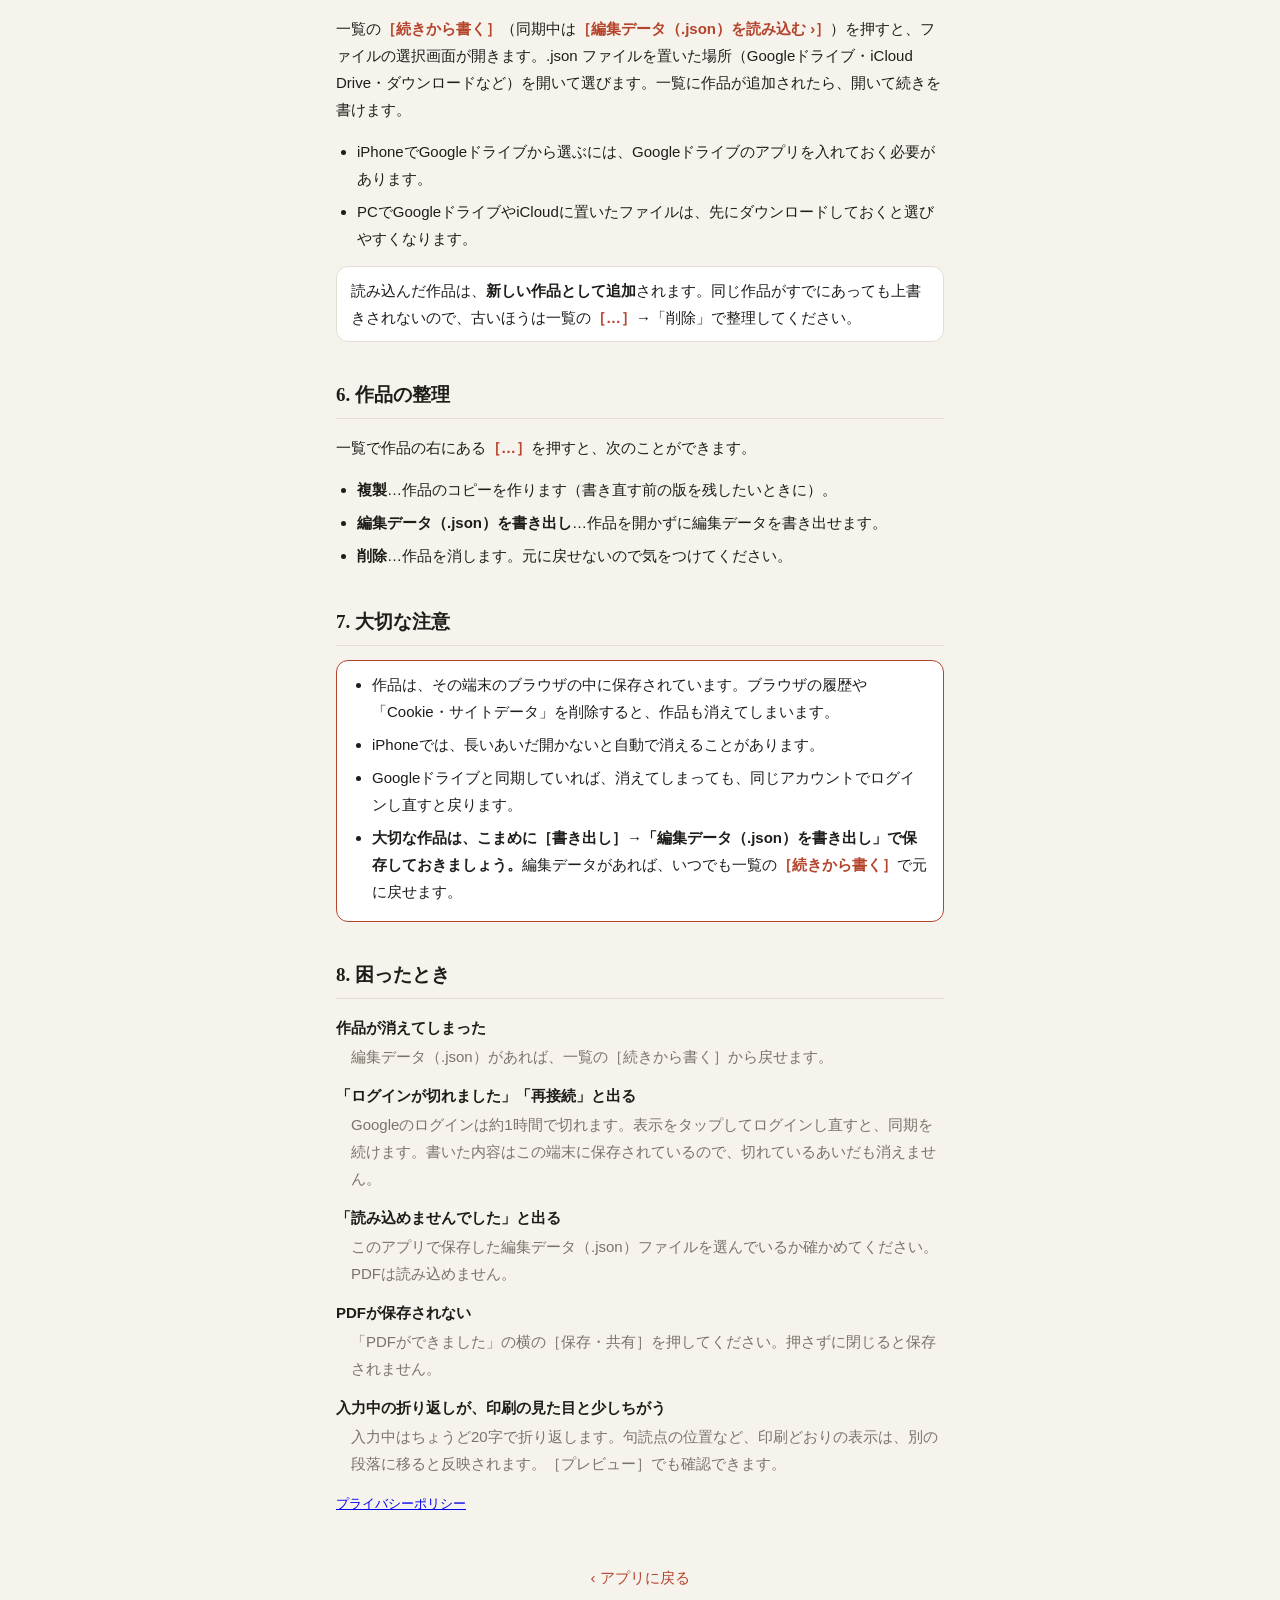
==== commit 4c3aee06: "書き出しから「Word（.docx）を書き出し」と「Word用にコピー」を外す Word書き出しはシナリオセンターWordだけにし、通常版との切り替えを片付ける。 説明書のWordの項目も、シナリオセ" ====
--- a/manual.html
+++ b/manual.html
@@ -122,12 +122,8 @@
   <dd>少し待つと「PDFができました」と出るので、<b class="k">［保存・共有］</b>を押します。iPhoneでは「"ファイル"に保存」を選ぶか、LINEやメールでそのまま送れます。PCではダウンロードフォルダに保存されます。</dd>
   <dt>PCからPDF書き出し（印刷画面）</dt>
   <dd>プリンターで紙に印刷できます。印刷画面で「PDFとして保存」を選ぶこともできます。</dd>
-  <dt>Word（.docx）を書き出し</dt>
-  <dd>表紙・人物表・本文を、原稿用紙どおりの縦書き（B5横・1行20字・1ページ20行）でWordファイルにします。ルビとノンブルも付きます。少し待つと「Wordファイルができました」と出るので、<b class="k">［保存・共有］</b>を押します。</dd>
   <dt>シナリオセンターWord（.docx）を書き出し</dt>
-  <dd>用紙・表紙・人物表は上と同じですが、本文は20字ごとに改行せず、段落ごとにWordへ流し込みます。柱・ト書き・セリフには、それぞれWordのスタイル「柱」「ト書き」「セリフ」が付くので、Wordで書き足してもその形のまま続けられます。</dd>
-  <dt>Word用にコピー（原稿用紙どおり）</dt>
-  <dd>20字ごとに改行した本文がコピーされるので、Wordなどに貼り付けます。ルビもそのまま貼り付けられます。</dd>
+  <dd>表紙・人物表・本文を、縦書き（B5横・1行20字・1ページ20行）のWordファイルにします。ルビとノンブルも付きます。本文は20字ごとに改行せず、段落ごとにWordへ流し込みます。柱・ト書き・セリフには、それぞれWordのスタイル「柱」「ト書き」「セリフ」が付くので、Wordで書き足してもその形のまま続けられます。少し待つと「Wordファイルができました」と出るので、<b class="k">［保存・共有］</b>を押します。</dd>
   <dt>プレーンテキストでコピー（本文のみ/ルビなし）</dt>
   <dd>本文だけを、字下げやルビを付けずに段落ごとにコピーします。メールやメモに貼り付けるときに使います。</dd>
 </dl>
--- a/style.css
+++ b/style.css
@@ -255,6 +255,12 @@
   font-size: 12px; color: var(--muted); font-variant-numeric: tabular-nums; white-space: nowrap;
 }
 .toolbar .select-btn { padding: 6px 9px; font-family: var(--ui-font); font-size: 14px; color: var(--accent); }
+/* ［縦中横］［ルビ］［行選択］は間を空けずに並べ、境目は1本の線にする（角の丸めは .types と同じく両端だけ） */
+.select-btns { display: inline-flex; flex: none; }
+.toolbar .select-btns .select-btn { border-radius: 0; }
+.toolbar .select-btns .select-btn:first-child { border-radius: 8px 0 0 8px; }
+.toolbar .select-btns .select-btn:last-child { border-radius: 0 8px 8px 0; }
+.toolbar .select-btns .select-btn + .select-btn { border-left: 0; }
 
 /* まとめて削除 */
 .toolbar .select-bar, .toolbar .ruby-bar { display: none; }
@@ -535,11 +541,13 @@
 
 /* ---------- 印刷 ---------- */
 #print-root { display: none; }
-@page { size: B5 landscape; margin: 0; }
+/* CSSの「B5」はISO B5（250×176mm）なので、JIS B5横（257×182mm）を数値で指定する */
+@page { size: 257mm 182mm; margin: 0; }
 @media print {
   body { background: #fff; }
   body > *:not(#print-root) { display: none !important; }
   #print-root { display: block; }
-  #print-root .sheet { height: 181mm; overflow: hidden; break-after: page; page-break-after: always; }
+  /* render.js がインラインで高さ（約181.7mm）を付けるので !important で上書きし、端数のはみ出しを防ぐ */
+  #print-root .sheet { height: 181mm !important; overflow: hidden; break-after: page; page-break-after: always; }
   #print-root .sheet:last-child { break-after: auto; page-break-after: auto; }
 }
